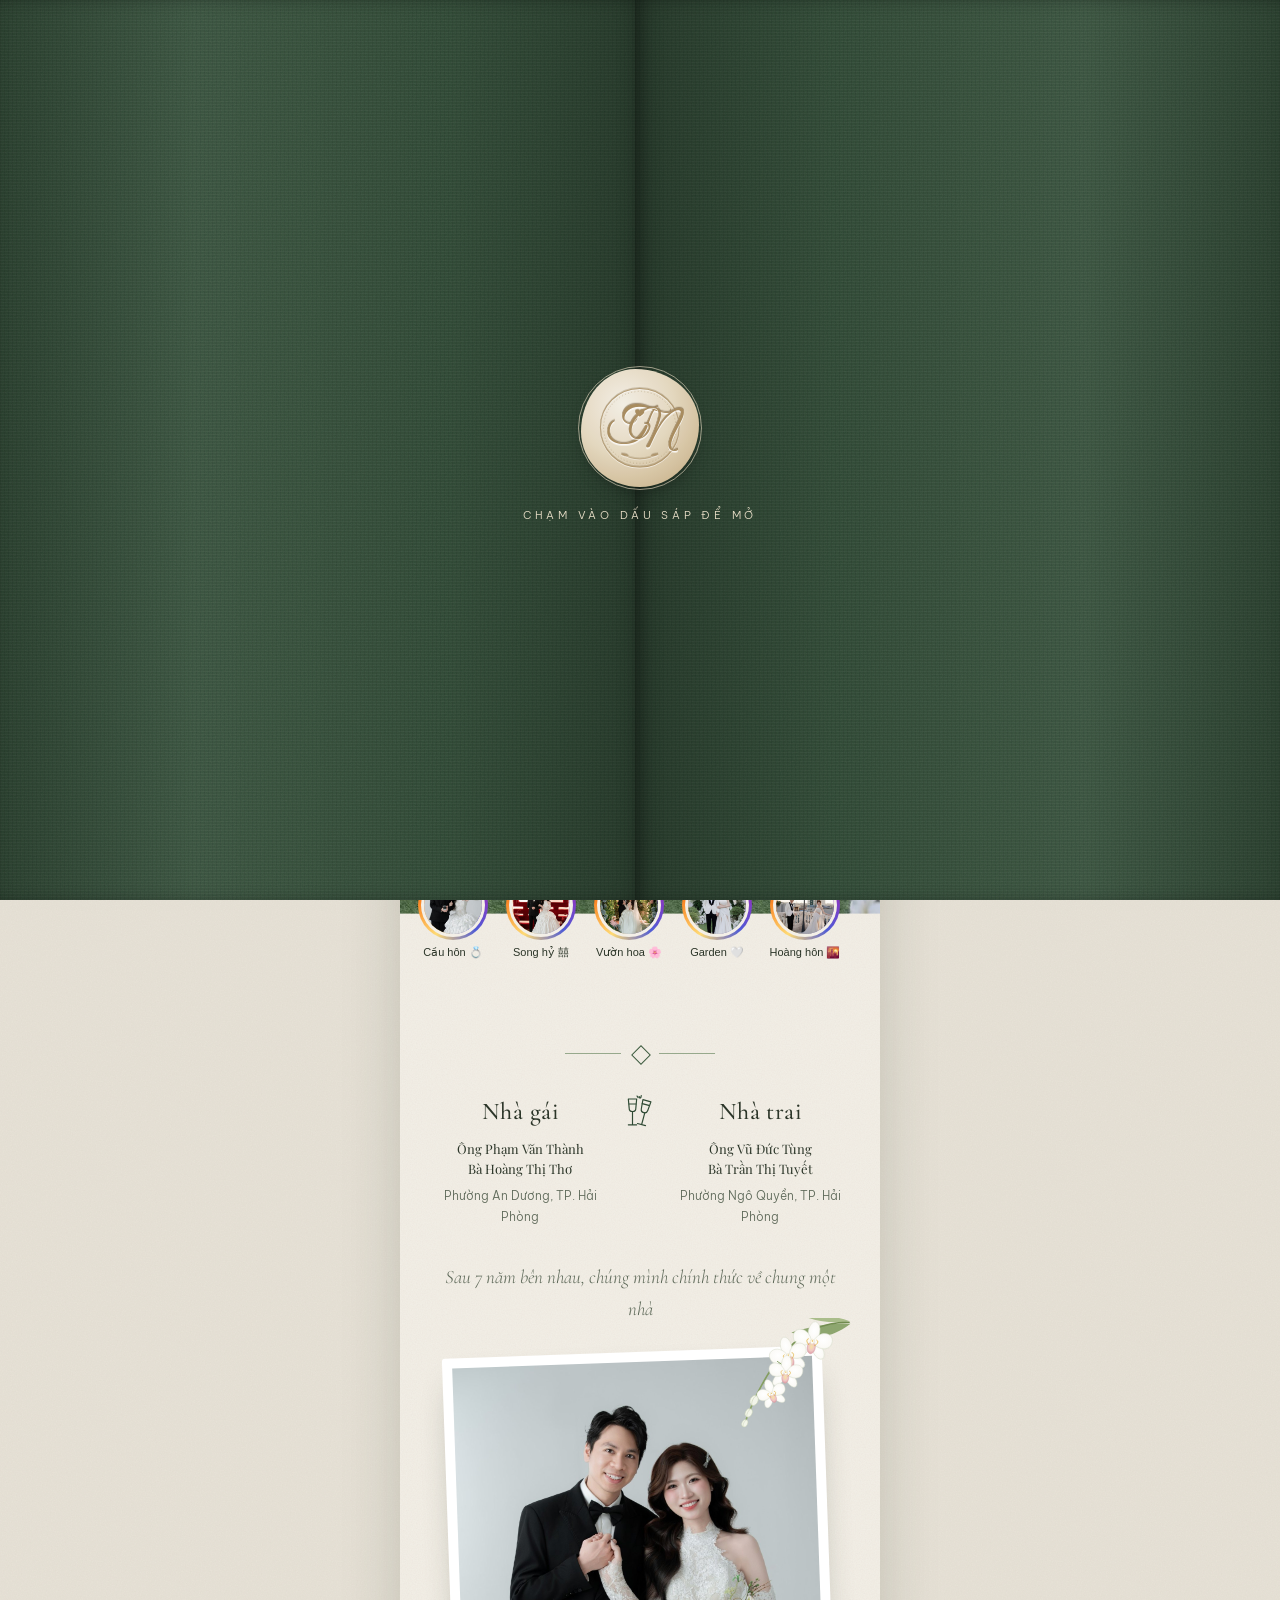
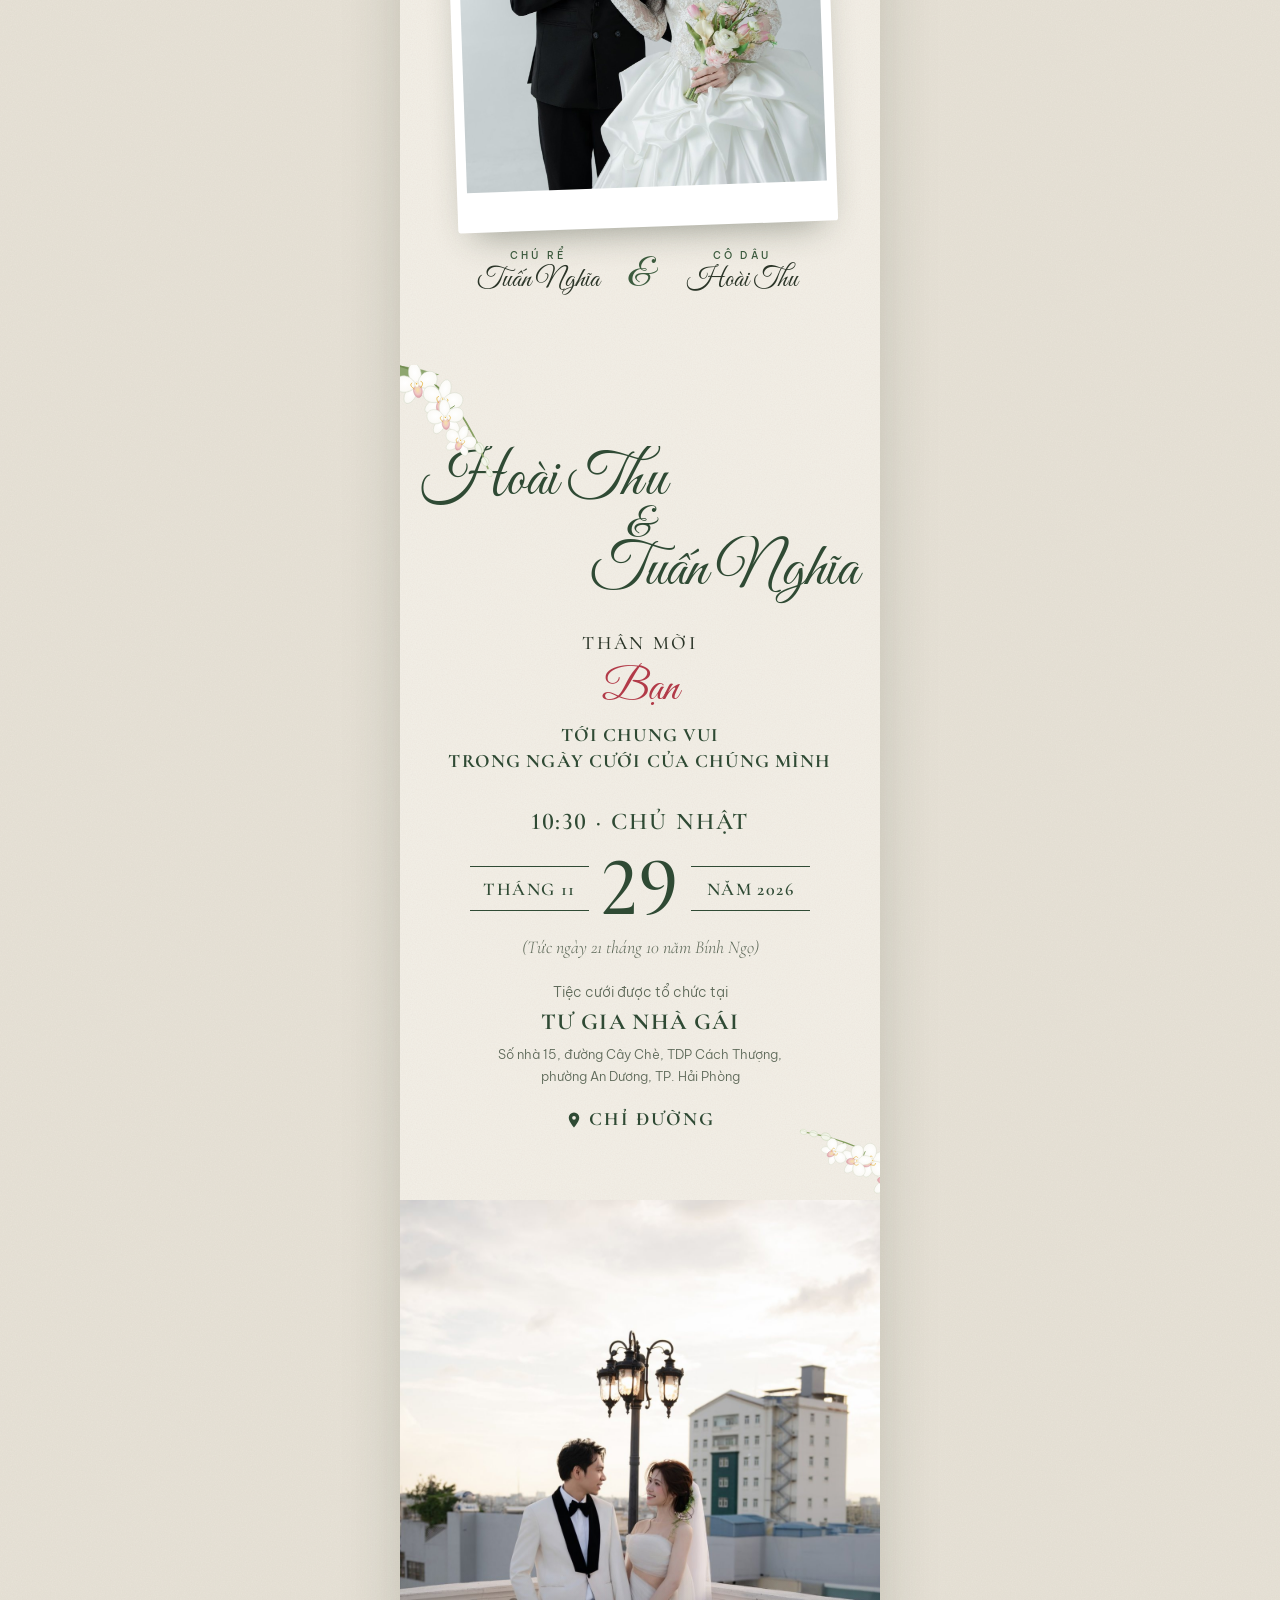
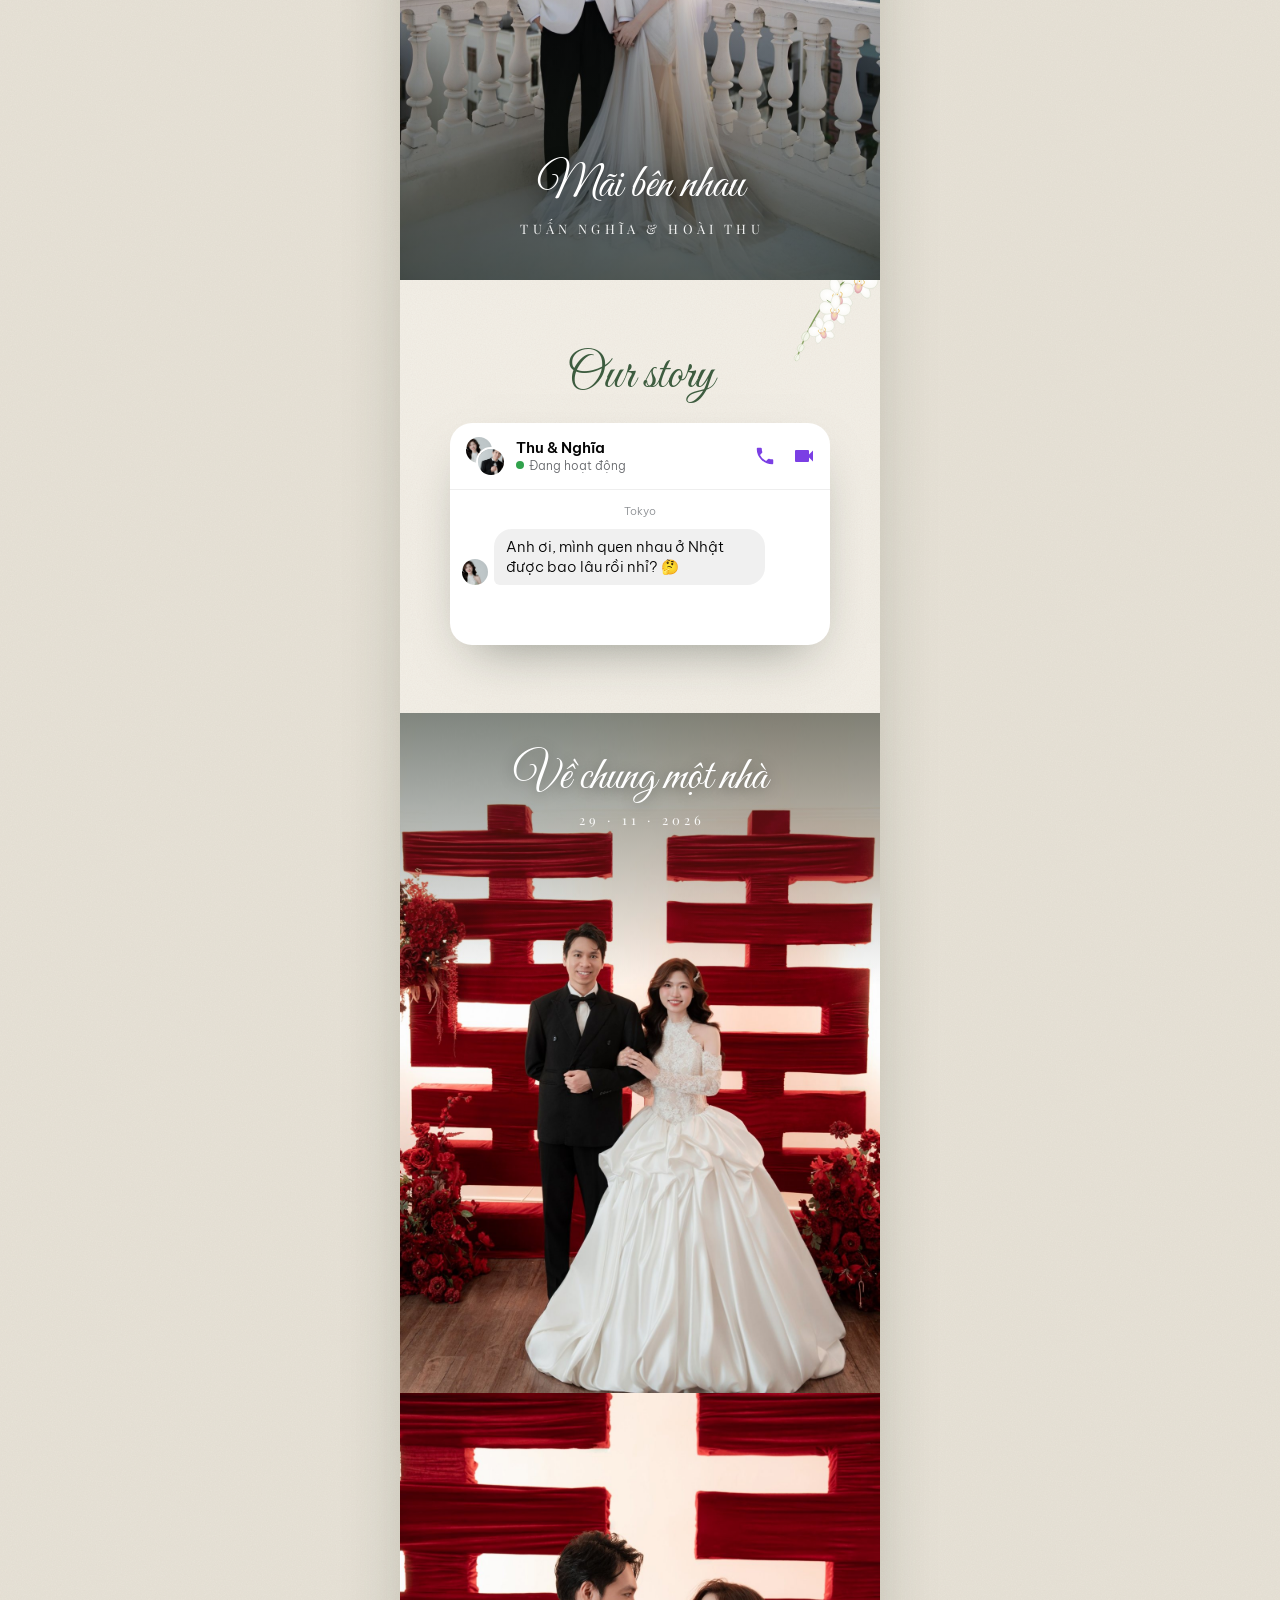
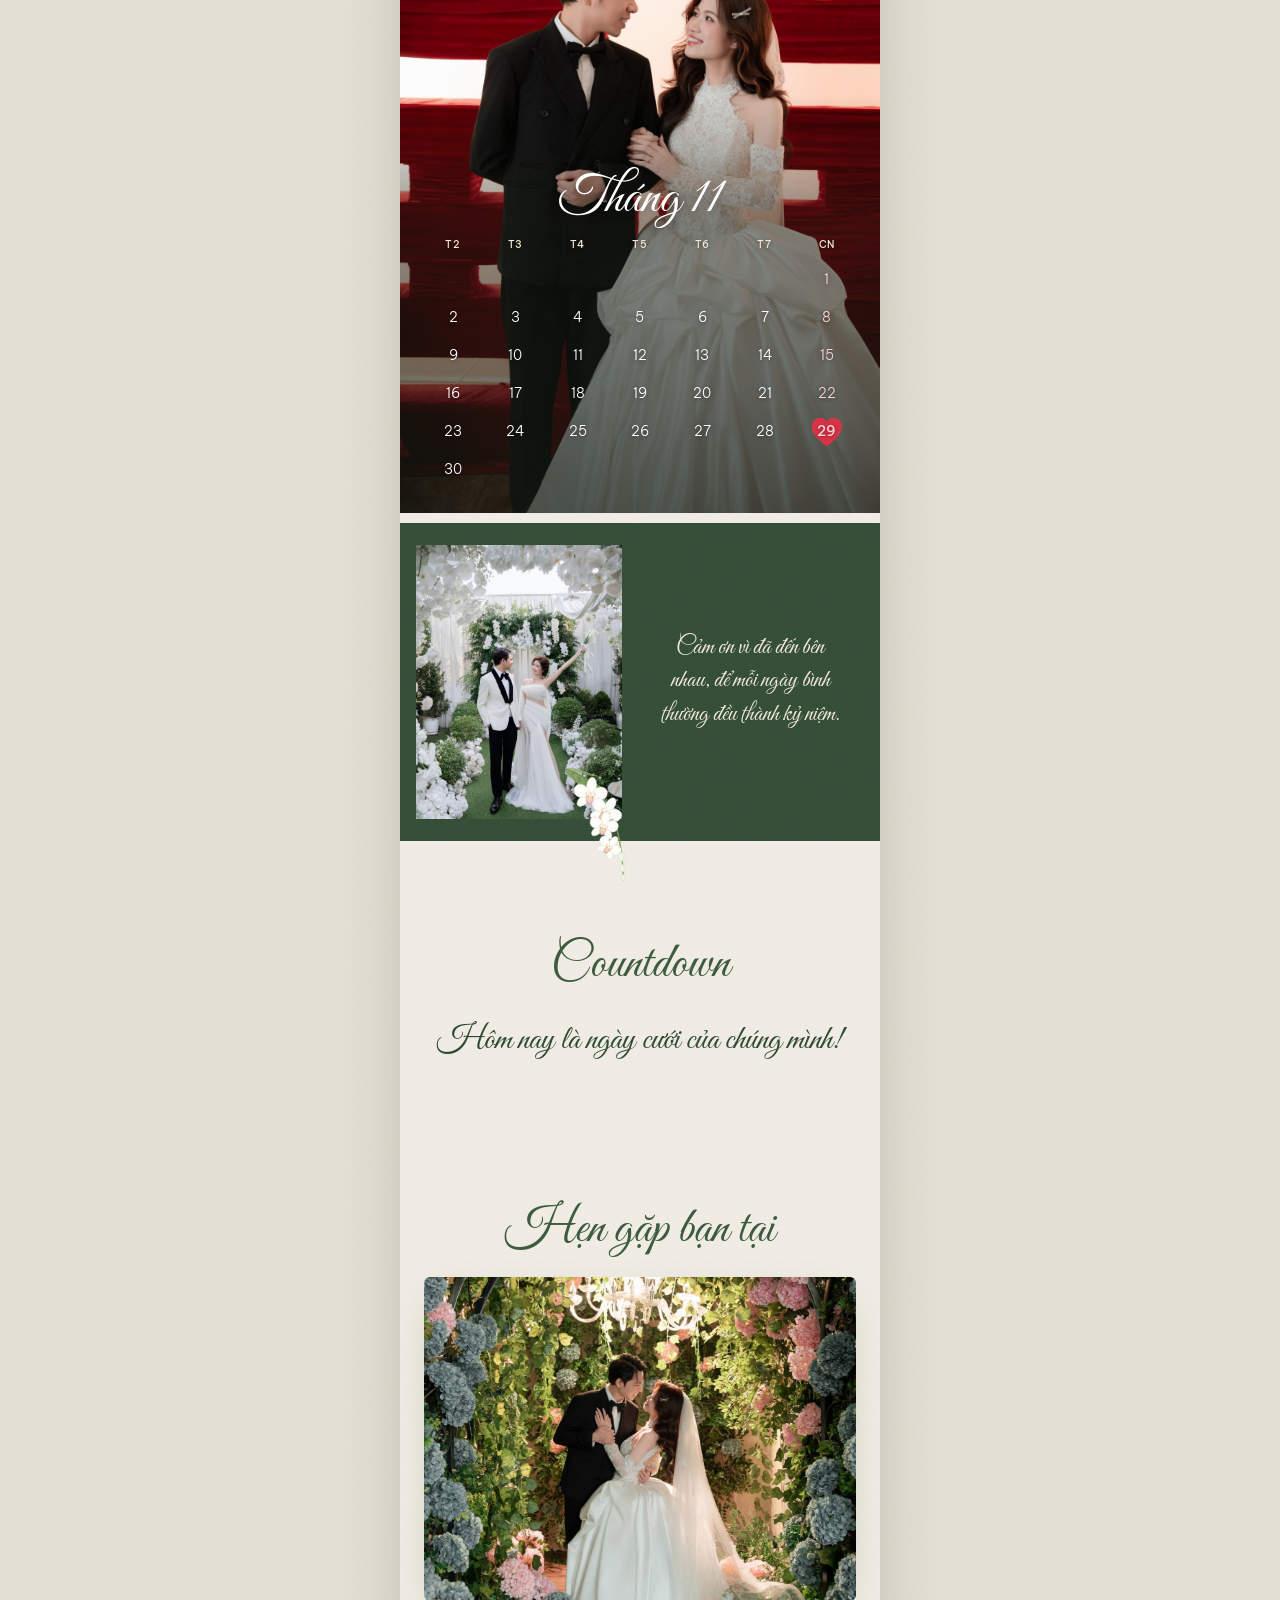
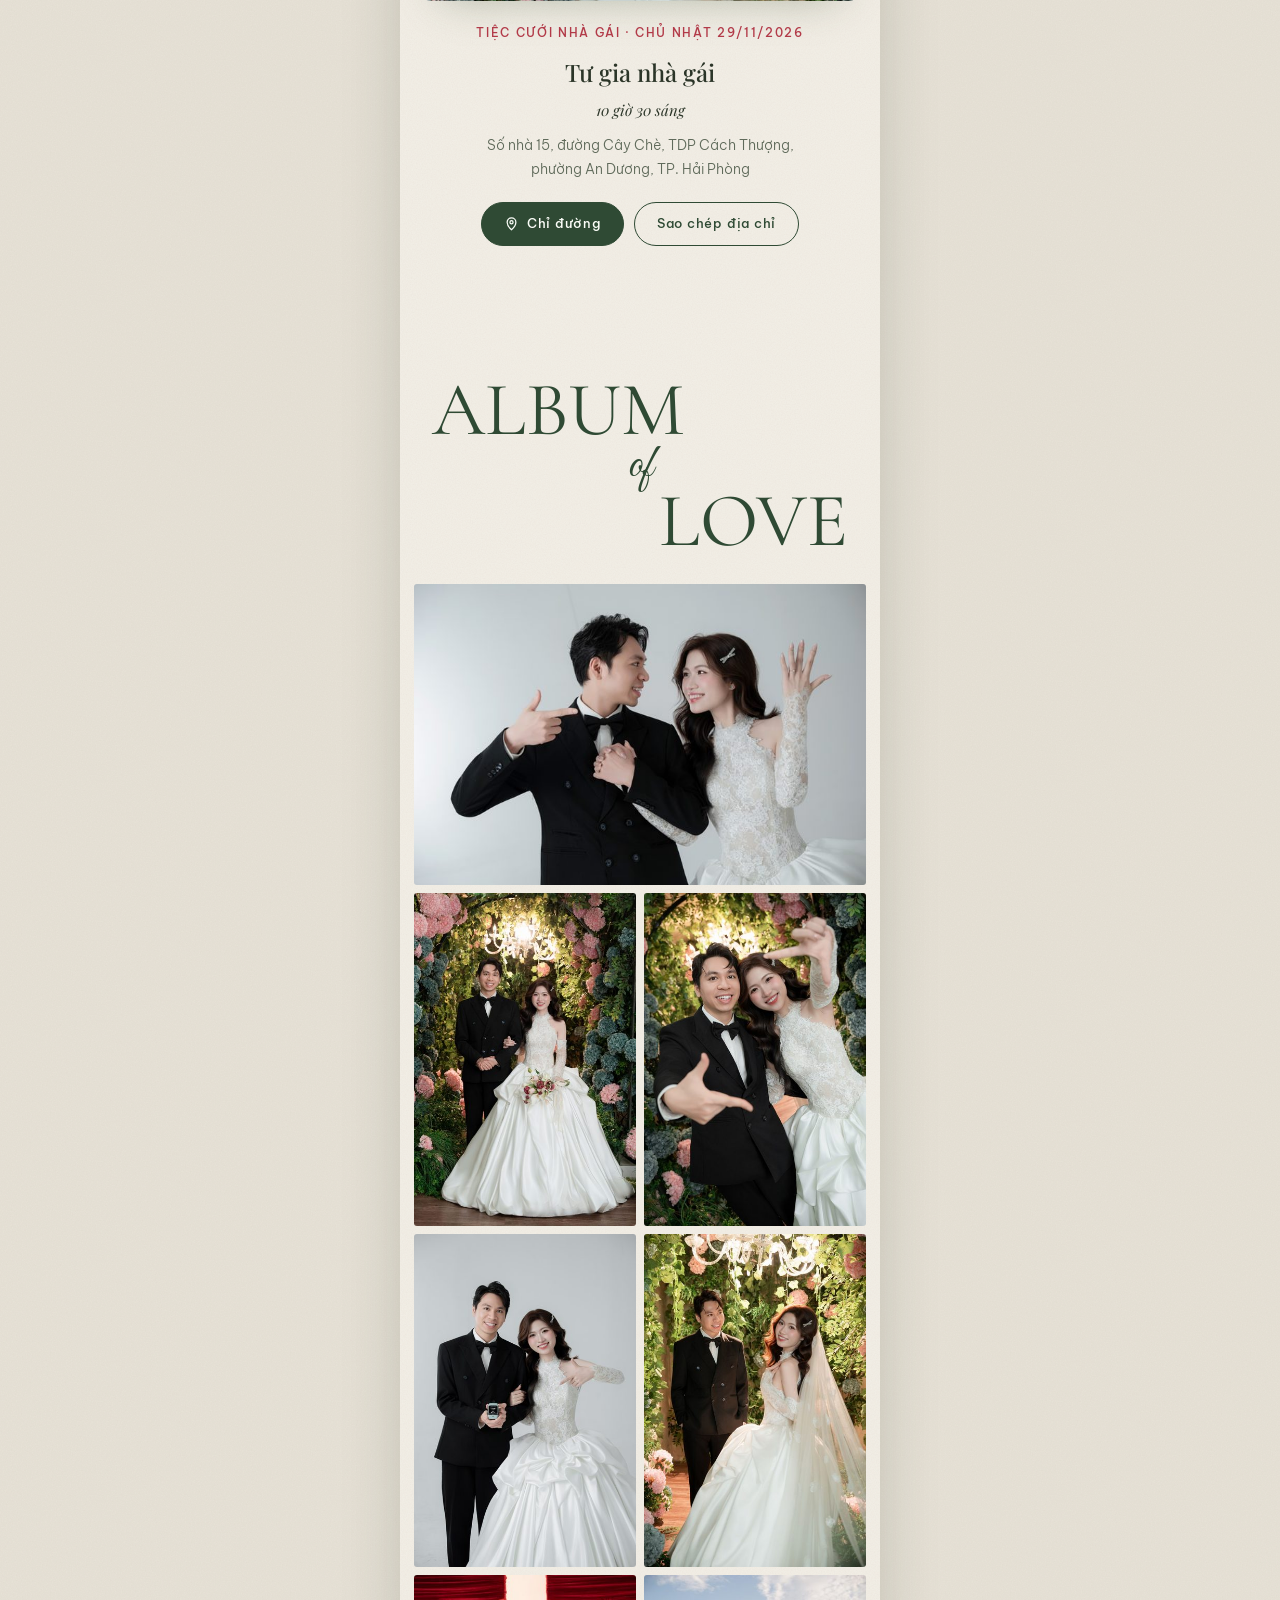
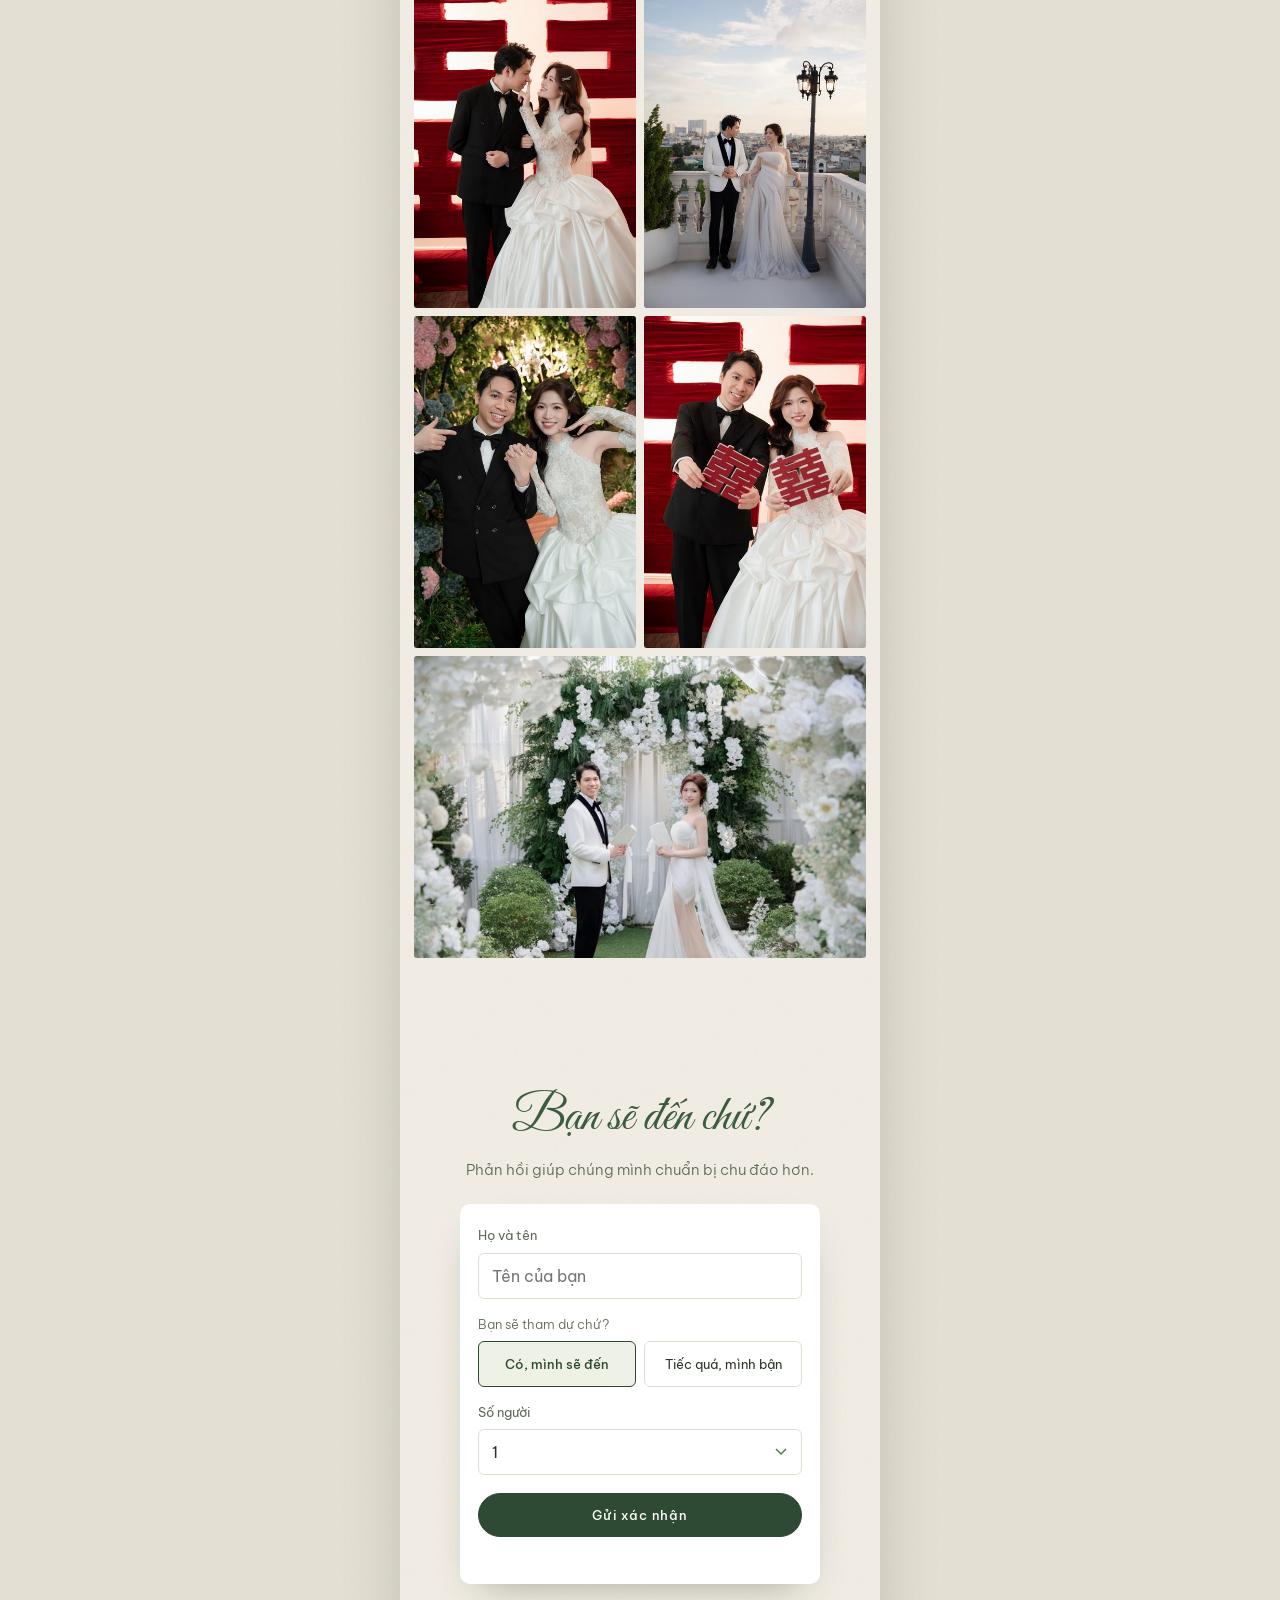
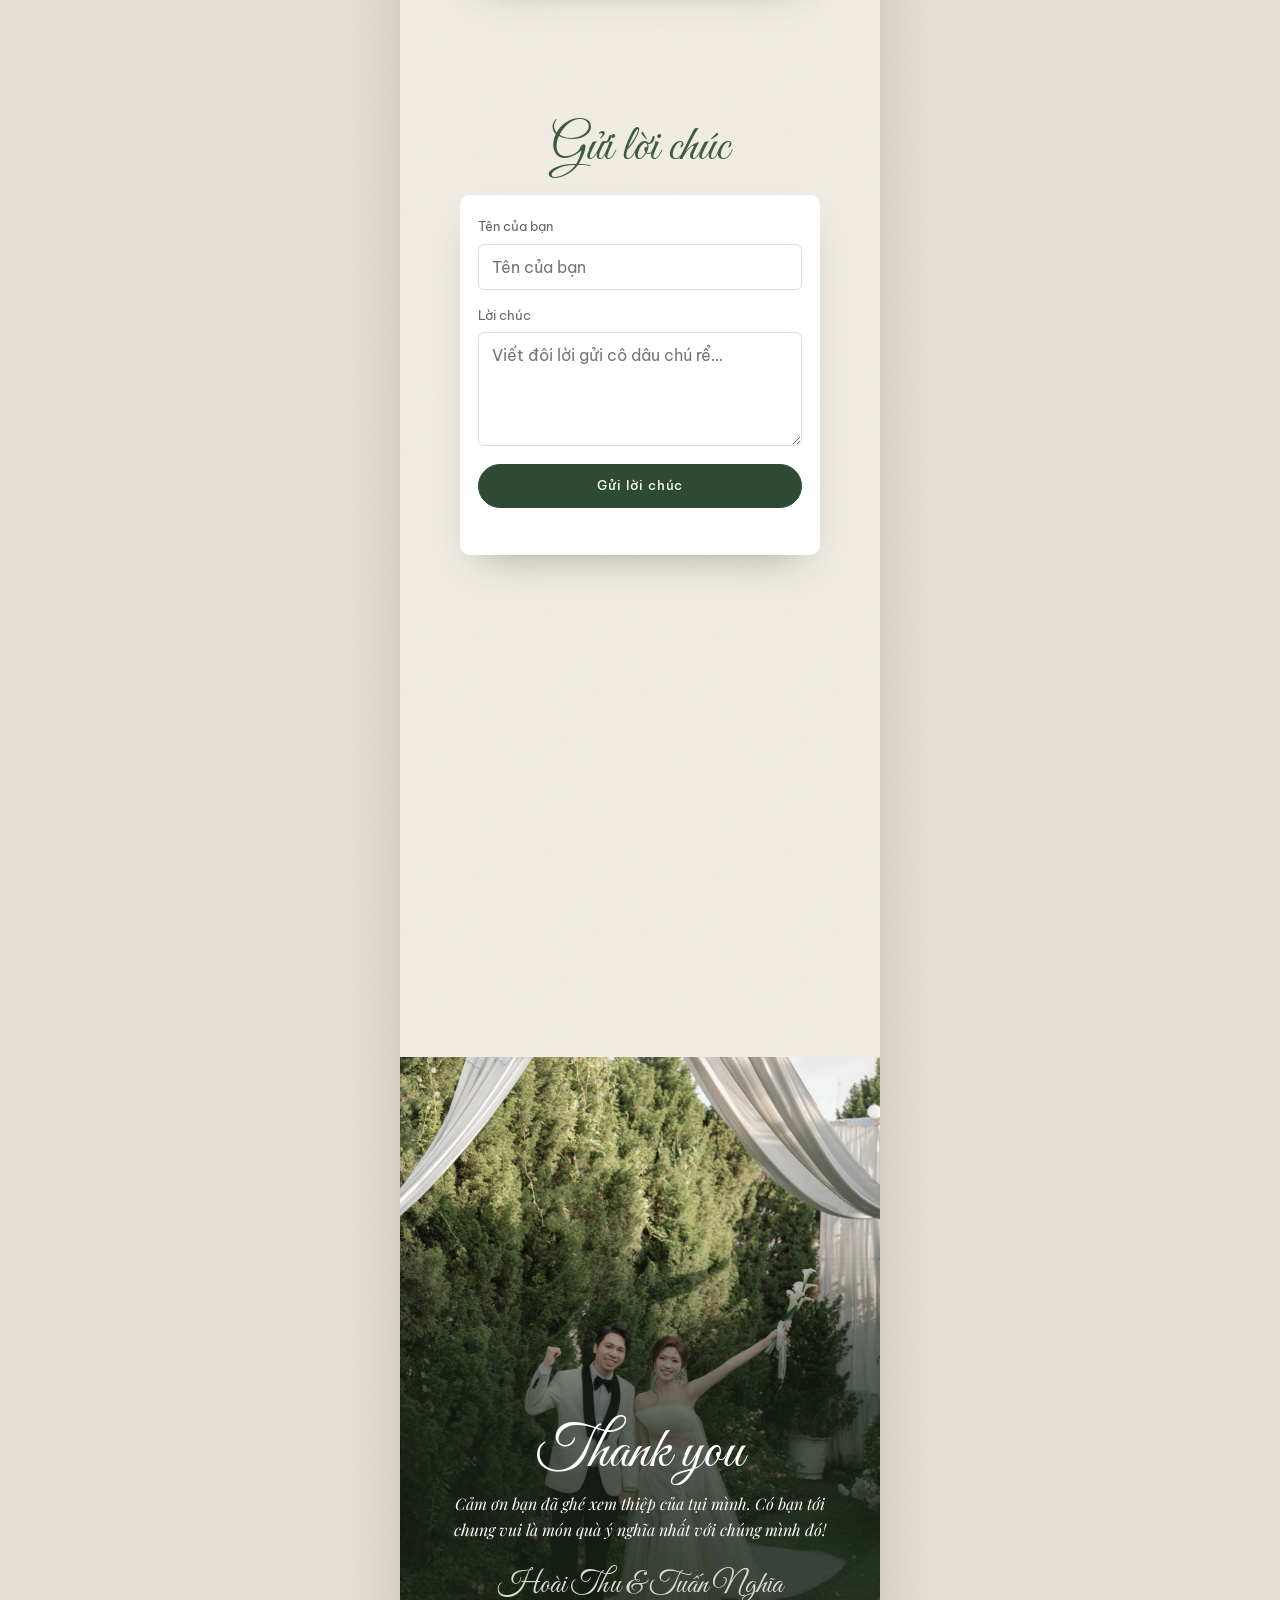
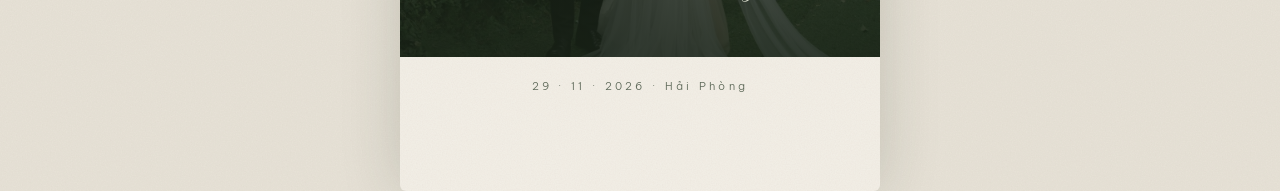
==== nha-gai/index.html @ b8c10539 "Chừa chỗ cho nét chữ viết tay (đầu N, đuôi g) không bị hiệu ứng ánh sáng cắt mất Co-Authored-By: Cla" ====
<!doctype html>
<html lang="vi" data-side="gai">
<head>
<meta charset="utf-8">
<base href="../">
<meta name="viewport" content="width=device-width,initial-scale=1,viewport-fit=cover">
<meta name="googlebot" content="noindex,nofollow">
<meta name="bingbot" content="noindex,nofollow">
<title>Thiệp cưới Tuấn Nghĩa &amp; Hoài Thu</title>
<meta name="description" content="Thân mời bạn tới chung vui đám cưới Hoài Thu &amp; Tuấn Nghĩa: 10 giờ 30 sáng Chủ Nhật 29/11/2026, tiệc cưới tại tư gia nhà gái, phường An Dương, TP. Hải Phòng.">
<!-- TỰ SINH từ index.html bằng tools/build_sides.py, đừng sửa trực tiếp. -->
<!-- Open Graph: đổi đường dẫn https://... cho đúng địa chỉ trang của bạn sau khi deploy (xem HUONG-DAN.md) -->
<meta property="og:type" content="website">
<meta property="og:url" content="https://thiepcuoi-thunghia.pages.dev/nha-gai/">
<meta property="og:site_name" content="Thiệp cưới Tuấn Nghĩa &amp; Hoài Thu">
<meta property="og:locale" content="vi_VN">
<meta property="og:image:alt" content="Ảnh cưới Tuấn Nghĩa và Hoài Thu">
<meta property="og:title" content="Thiệp cưới Hoài Thu &amp; Tuấn Nghĩa · 29.11.2026">
<meta property="og:description" content="Thân mời bạn tới chung vui đám cưới Hoài Thu &amp; Tuấn Nghĩa: 10 giờ 30 sáng Chủ Nhật 29/11/2026, tiệc cưới tại tư gia nhà gái, phường An Dương, TP. Hải Phòng.">
<meta property="og:image" content="https://thiepcuoi-thunghia.pages.dev/assets/og-sq-2611.jpg">
<meta property="og:image:secure_url" content="https://thiepcuoi-thunghia.pages.dev/assets/og-sq-2611.jpg">
<meta property="og:image:type" content="image/jpeg">
<meta property="og:image:width" content="600">
<meta property="og:image:height" content="600">
<meta name="twitter:card" content="summary">
<meta name="twitter:image" content="https://thiepcuoi-thunghia.pages.dev/assets/og-sq-2611.jpg">
<link rel="apple-touch-icon" href="https://thiepcuoi-thunghia.pages.dev/assets/icon-180.png">
<link rel="icon" type="image/png" sizes="180x180" href="https://thiepcuoi-thunghia.pages.dev/assets/icon-180.png">
<meta name="theme-color" content="#2f4a34">
<link rel="icon" href="data:image/svg+xml,<svg xmlns='http://www.w3.org/2000/svg' viewBox='0 0 100 100'><circle cx='50' cy='50' r='48' fill='%232f4a34'/><circle cx='50' cy='50' r='41' fill='none' stroke='%23e9dcc0' stroke-width='2'/><text x='50' y='64' font-size='38' text-anchor='middle' fill='%23f6efe0' font-family='Georgia,serif' font-style='italic'>T&amp;N</text></svg>">
<link rel="preconnect" href="https://fonts.googleapis.com">
<link rel="preconnect" href="https://fonts.gstatic.com" crossorigin>
<link rel="stylesheet" href="https://fonts.googleapis.com/css2?family=Great+Vibes&family=Cormorant+Garamond:ital,wght@0,300;0,400;0,500;0,600;1,400&family=Playfair+Display:ital,wght@0,400;0,500;0,600;1,400&family=Be+Vietnam+Pro:wght@300;400;500&display=swap">
<link rel="stylesheet" href="css/style.css?v=20261123c">
<link rel="stylesheet" href="css/paper.css?v=20261123c">
</head>
<body class="locked">

<!-- 1. Màn hình mở thiệp -->
<div class="opener" id="opener">
  <div class="doors" id="doors">
    <div class="door l"></div><div class="door r"></div>
    <button class="door-seal" id="doorSeal" type="button" aria-label="Mở thiệp"><svg class="mono" viewBox="0 0 100 100" aria-hidden="true"><circle cx="50" cy="50" r="43" fill="none" stroke="currentColor" stroke-width="1.1" opacity=".75"/><circle cx="50" cy="50" r="39.5" fill="none" stroke="currentColor" stroke-width=".5" stroke-dasharray="1 2.6" opacity=".6"/><path d="M30 78c6 4 13 6 20 6s14-2 20-6" fill="none" stroke="currentColor" stroke-width=".8" opacity=".7"/><path d="M38 80.5c-2.5-2.6-6-3-8.5-1.6 2.3 2.2 5.6 2.9 8.5 1.6zM62 80.5c2.5-2.6 6-3 8.5-1.6-2.3 2.2-5.6 2.9-8.5 1.6z" fill="currentColor" opacity=".7"/><text x="37" y="63" text-anchor="middle" font-family="Great Vibes,cursive" font-size="50" fill="currentColor">T</text><text x="64" y="69" text-anchor="middle" font-family="Great Vibes,cursive" font-size="50" fill="currentColor">N</text><path d="M50 31.5c-1.3-2.4-5-2-5 .9 0 2.3 5 5.3 5 5.3s5-3 5-5.3c0-2.9-3.7-3.3-5-.9z" fill="currentColor"/></svg></button>
    <p class="door-hint">Chạm vào dấu sáp để mở</p>
    <p class="door-guest" id="doorGuest" hidden></p>
  </div>
  <canvas class="op-fx" id="opFx" aria-hidden="true"></canvas>
  <div class="op-leaf tl" aria-hidden="true"></div><div class="op-leaf tr" aria-hidden="true"></div>
  <div class="op-leaf bl" aria-hidden="true"></div><div class="op-leaf br" aria-hidden="true"></div>
  <p class="opener-top">Save our date</p>
  <div class="env-wrap" id="envWrap">
  <div class="env" id="env">
    <div class="env-back"></div>
    <div class="env-letter">
      <span class="eyebrow">Save the date</span>
      <span class="script">Nghĩa <i>&amp;</i> Thu</span>
      <span class="small" data-dates>28 &amp; 29 · 11 · 2026</span>
    </div>
    <div class="env-front"></div>
    <div class="env-flap"></div>
    <button class="wax" id="openBtn" type="button" aria-label="Mở thiệp"><svg class="mono" viewBox="0 0 100 100" aria-hidden="true"><circle cx="50" cy="50" r="43" fill="none" stroke="currentColor" stroke-width="1.1" opacity=".75"/><circle cx="50" cy="50" r="39.5" fill="none" stroke="currentColor" stroke-width=".5" stroke-dasharray="1 2.6" opacity=".6"/><path d="M30 78c6 4 13 6 20 6s14-2 20-6" fill="none" stroke="currentColor" stroke-width=".8" opacity=".7"/><path d="M38 80.5c-2.5-2.6-6-3-8.5-1.6 2.3 2.2 5.6 2.9 8.5 1.6zM62 80.5c2.5-2.6 6-3 8.5-1.6-2.3 2.2-5.6 2.9-8.5 1.6z" fill="currentColor" opacity=".7"/><text x="37" y="63" text-anchor="middle" font-family="Great Vibes,cursive" font-size="50" fill="currentColor">T</text><text x="64" y="69" text-anchor="middle" font-family="Great Vibes,cursive" font-size="50" fill="currentColor">N</text><path d="M50 31.5c-1.3-2.4-5-2-5 .9 0 2.3 5 5.3 5 5.3s5-3 5-5.3c0-2.9-3.7-3.3-5-.9z" fill="currentColor"/></svg></button>
  </div>
  </div>
  <p class="opener-tap" id="tapHint">Chạm để mở thiệp</p>
  <p class="opener-guest" id="openerGuest" hidden></p>
</div>

<button class="music" id="musicBtn" type="button" aria-label="Bật nhạc" aria-pressed="false" hidden>
  <span class="disc" aria-hidden="true"></span>
  <svg viewBox="0 0 24 24" width="22" height="22" aria-hidden="true"><path d="M9 18V5l11-2v13" fill="none" stroke="currentColor" stroke-width="1.8" stroke-linecap="round" stroke-linejoin="round"/><circle cx="6" cy="18" r="3" fill="none" stroke="currentColor" stroke-width="1.8"/><circle cx="17" cy="16" r="3" fill="none" stroke="currentColor" stroke-width="1.8"/></svg>
</button>
<audio id="bgm" loop preload="none"></audio>

<main class="card" id="card">

  <!-- 2. Lời mời cá nhân hóa -->
  <header class="hero">
    <img src="assets/photos/62.jpg" alt="Tuấn Nghĩa và Hoài Thu" fetchpriority="high" style="object-position:50% 40%">
    <div class="hero-in">
      <p class="eyebrow light">Thân mời</p>
      <p class="hero-guest" id="heroGuest">bạn thân yêu</p>
      <h1><span>Tuấn Nghĩa</span><i>&amp;</i><span>Hoài Thu</span></h1>
      <p class="hero-date" data-dates>28 &amp; 29 · 11 · 2026</p>
    </div>
  </header>

  <!-- Tin kiểu Facebook / Instagram -->
  <section class="stories" aria-label="Khoảnh khắc">
    <div class="st-row" id="stRow"></div>
  </section>

  <!-- 3. Hai họ + lời mời -->
  <section class="families reveal">
    <div class="ornament" aria-hidden="true"></div>
    <div class="fam-grid">
      <div>
        <p class="eyebrow">Nhà trai</p>
        <p class="parent" data-bind="groom.father"></p>
        <p class="parent" data-bind="groom.mother"></p>
        <p class="addr" data-bind="groom.address"></p>
      </div>
      <div class="cheers" aria-hidden="true"><svg viewBox="0 0 48 48" width="40" height="40" fill="none" stroke="currentColor" stroke-width="1.4" stroke-linecap="round" stroke-linejoin="round"><path d="M10 6h10l-1 11a4 4 0 0 1-8 0z"/><path d="M15 21v15M10 37h10"/><path d="M27.5 6.8l9.6 2.6-3.8 10.4a4 4 0 0 1-7.7-2.1z"/><path d="M29.8 22.4l-3.9 14.5M21 35.4l9.6 2.6"/><path d="M11 12h8M26.6 11.5l8 2.1"/><path d="M23 3l1 2M25.5 2l-.5 2.4M20.5 2.5l1.3 1.8"/></svg></div>
      <div>
        <p class="eyebrow">Nhà gái</p>
        <p class="parent" data-bind="bride.father"></p>
        <p class="parent" data-bind="bride.mother"></p>
        <p class="addr" data-bind="bride.address"></p>
      </div>
    </div>
    <p class="announce">Sau 7 năm bên nhau, chúng mình chính thức về chung một nhà</p>
    <div class="couple">
      <img class="orchid o-tr" src="assets/orchid.svg" alt="" aria-hidden="true">
      <div class="arch wide"><img src="assets/photos/63.jpg" alt="Chú rể Tuấn Nghĩa và cô dâu Hoài Thu" loading="lazy"></div>
      <div class="couple-names">
        <p class="person"><span class="role">Chú rể</span><span class="script" data-bind="groom.display"></span></p>
        <div class="amp" aria-hidden="true">&amp;</div>
        <p class="person"><span class="role">Cô dâu</span><span class="script" data-bind="bride.display"></span></p>
      </div>
    </div>
  </section>

  <!-- 5. Lời mời + ngày giờ -->
  <section class="invite reveal" id="ngay-cuoi">
    <img class="orchid o-tl" src="assets/orchid.svg" alt="" aria-hidden="true">
    <img class="orchid o-br" src="assets/orchid.svg" alt="" aria-hidden="true">
    <div class="inv-names"><span class="n1">Tuấn Nghĩa</span><span class="amp">&amp;</span><span class="n2">Hoài Thu</span></div>
    <p class="inv-kinh">Thân mời</p>
    <p class="inv-guest" id="invGuest">Bạn</p>
    <p class="inv-to">Tới chung vui<br>trong ngày cưới của chúng mình</p>
    <div id="days"></div>
  </section>

  <!-- Ảnh bìa xen giữa -->
  <section class="banner" aria-hidden="true">
    <img src="assets/photos/78.jpg" alt="" loading="lazy" style="object-position:50% 55%">
    <div class="banner-in"><p class="banner-l">Mãi bên nhau</p><p class="banner-s">Tuấn Nghĩa &amp; Hoài Thu</p></div>
  </section>

  <!-- 4. Câu chuyện tình yêu -->
  <section class="story reveal">
    <img class="orchid o-tr" src="assets/orchid.svg" alt="" aria-hidden="true">
    <h2>Our story</h2>
    <div class="chat" id="chat">
      <div class="chat-top">
        <div class="chat-av"><img src="assets/photos/thumb/81.jpg" alt=""><img src="assets/photos/thumb/80.jpg" alt=""></div>
        <div class="chat-who"><b>Thu &amp; Nghĩa</b><span><i></i>Đang hoạt động</span></div>
        <svg viewBox="0 0 24 24" width="22" height="22" fill="currentColor" aria-hidden="true"><path d="M6.6 10.8a15 15 0 0 0 6.6 6.6l2.2-2.2a1 1 0 0 1 1-.25 11.4 11.4 0 0 0 3.6.57 1 1 0 0 1 1 1V20a1 1 0 0 1-1 1A17 17 0 0 1 3 4a1 1 0 0 1 1-1h3.5a1 1 0 0 1 1 1c0 1.25.2 2.45.57 3.57a1 1 0 0 1-.25 1z"/></svg>
        <svg viewBox="0 0 24 24" width="24" height="24" fill="currentColor" aria-hidden="true"><path d="M17 10.5V7a1 1 0 0 0-1-1H4a1 1 0 0 0-1 1v10a1 1 0 0 0 1 1h12a1 1 0 0 0 1-1v-3.5l4 4v-11z"/></svg>
      </div>
      <div class="chat-day">Tokyo</div>
      <div class="chat-body" id="chatBody" aria-live="polite"></div>
    </div>
  </section>

  <!-- Ảnh bìa xen giữa -->
  <section class="banner top" aria-hidden="true" data-fx="fireworks">
    <img src="assets/photos/67.jpg" alt="" loading="lazy" style="object-position:50% 45%">
    <div class="banner-in"><p class="banner-l">Về chung một nhà</p><p class="banner-s" data-dates>28 &amp; 29 · 11 · 2026</p></div>
  </section>

  <!-- Lịch tháng trên ảnh -->
  <section class="calph reveal" aria-label="Lịch tháng cưới">
    <img src="assets/photos/68.jpg" alt="" loading="lazy">
    <div class="cal">
      <div class="cal-h" id="calHead"></div>
      <div class="cal-grid" id="cal" role="grid"></div>
    </div>
  </section>

  <!-- 6. Lịch trình -->
  <section class="timeline reveal">
    <h2>Timeline</h2>
    <ol class="tl" id="timeline"></ol>
  </section>

  <!-- Khối xanh: ảnh + câu trích -->
  <section class="quote reveal" aria-hidden="true">
    <div class="q-ph"><img src="assets/photos/74.jpg" alt="" loading="lazy"></div>
    <p class="q-tx">Cảm ơn vì đã đến bên nhau, để mỗi ngày bình thường đều thành kỷ niệm.</p>
    <img class="orchid o-q" src="assets/orchid.svg" alt="">
  </section>

  <!-- 7. Đếm ngược -->
  <section class="countdown reveal">
    <h2>Countdown</h2>
    <div class="count" id="count">
      <div><b id="cd-d">--</b><span>Ngày</span></div>
      <div><b id="cd-h">--</b><span>Giờ</span></div>
      <div><b id="cd-m">--</b><span>Phút</span></div>
      <div><b id="cd-s">--</b><span>Giây</span></div>
    </div>
    <p class="cd-done" id="cdDone" hidden>Hôm nay là ngày cưới của chúng mình!</p>
  </section>

  <!-- 8. Địa điểm -->
  <section class="venue reveal" id="dia-diem">
    <h2>Hẹn gặp bạn tại</h2>
    <div id="venues"></div>
  </section>

  <!-- 9. Album -->
  <section class="album reveal" id="album">
    <h2 class="album-h"><span>Album</span><em>of</em><span>Love</span></h2>
    <div class="grid">
      <button type="button" class="ph wide" data-full="assets/photos/65.jpg"><img src="assets/photos/thumb/65.jpg" alt="Ảnh cưới" loading="lazy"></button>
      <button type="button" class="ph" data-full="assets/photos/61.jpg"><img src="assets/photos/thumb/61.jpg" alt="Ảnh cưới" loading="lazy"></button>
      <button type="button" class="ph" data-full="assets/photos/64.jpg"><img src="assets/photos/thumb/64.jpg" alt="Ảnh cưới" loading="lazy"></button>
      <button type="button" class="ph" data-full="assets/photos/69.jpg"><img src="assets/photos/thumb/69.jpg" alt="Ảnh cưới" loading="lazy"></button>
      <button type="button" class="ph" data-full="assets/photos/70.jpg"><img src="assets/photos/thumb/70.jpg" alt="Ảnh cưới" loading="lazy"></button>
      <button type="button" class="ph" data-full="assets/photos/71.jpg"><img src="assets/photos/thumb/71.jpg" alt="Ảnh cưới" loading="lazy"></button>
      <button type="button" class="ph" data-full="assets/photos/72.jpg"><img src="assets/photos/thumb/72.jpg" alt="Ảnh cưới" loading="lazy"></button>
      <button type="button" class="ph" data-full="assets/photos/79.jpg"><img src="assets/photos/thumb/79.jpg" alt="Ảnh cưới" loading="lazy"></button>
      <button type="button" class="ph" data-full="assets/photos/66.jpg"><img src="assets/photos/thumb/66.jpg" alt="Ảnh cưới" loading="lazy"></button>
      <button type="button" class="ph wide" data-full="assets/photos/75.jpg"><img src="assets/photos/thumb/75.jpg" alt="Ảnh cưới" loading="lazy"></button>
    </div>
  </section>

  <!-- 10. Xác nhận tham dự -->
  <section class="rsvp reveal" id="xac-nhan">
    <h2>Bạn sẽ đến chứ?</h2>
    <p class="sub">Phản hồi giúp chúng mình chuẩn bị chu đáo hơn.</p>
    <form id="rsvpForm" class="form" novalidate>
      <label>Họ và tên<input name="name" id="rsvpName" required maxlength="80" autocomplete="name" placeholder="Tên của bạn"></label>
      <fieldset class="seg">
        <legend>Bạn sẽ tham dự chứ?</legend>
        <label><input type="radio" name="attend" value="Có" checked><span>Có, mình sẽ đến</span></label>
        <label><input type="radio" name="attend" value="Không"><span>Tiếc quá, mình bận</span></label>
      </fieldset>
      <div class="row2">
        <label>Số người
          <select name="guests" id="rsvpGuests"></select>
        </label>
        <label>Bạn là khách
          <select name="side"><option>Nhà trai</option><option>Nhà gái</option></select>
        </label>
      </div>
      <button class="btn solid" type="submit">Gửi xác nhận</button>
      <p class="msg" role="status" aria-live="polite"></p>
    </form>
  </section>

  <!-- 11. Lời chúc -->
  <section class="wishes reveal" id="loi-chuc">
    <h2>Gửi lời chúc</h2>
    <form id="wishForm" class="form" novalidate>
      <label>Tên của bạn<input name="name" id="wishName" required maxlength="80" autocomplete="name" placeholder="Tên của bạn"></label>
      <label>Lời chúc<textarea name="message" required maxlength="500" rows="4" placeholder="Viết đôi lời gửi cô dâu chú rể…"></textarea></label>
      <button class="btn solid" type="submit">Gửi lời chúc</button>
      <p class="msg" role="status" aria-live="polite"></p>
    </form>
    <ul class="wish-list" id="wishList" hidden></ul>
  </section>

  <!-- 12. Mừng cưới -->
  <section class="gift reveal">
    <div class="gift-icon" aria-hidden="true">
      <svg viewBox="0 0 120 110" width="120" height="110"><defs><linearGradient id="gb" x1="0" y1="0" x2="0" y2="1"><stop offset="0" stop-color="#ffd3dc"/><stop offset="1" stop-color="#f4a9b8"/></linearGradient><linearGradient id="gl" x1="0" y1="0" x2="0" y2="1"><stop offset="0" stop-color="#ffe2e8"/><stop offset="1" stop-color="#f7bccb"/></linearGradient><radialGradient id="ht" cx="40%" cy="35%" r="70%"><stop offset="0" stop-color="#ff8fa6"/><stop offset="1" stop-color="#e0485f"/></radialGradient></defs>
      <path d="M34 36c-4-12 6-22 14-14 4 4 4 10 4 14M78 36c4-12-6-22-14-14-4 4-4 10-4 14" fill="none" stroke="#e8899d" stroke-width="4" stroke-linecap="round"/>
      <path d="M48 40c-6-14 8-22 14-10M70 40c6-14-8-20-12-8" fill="url(#ht)"/>
      <path d="M58 46c-10-8-20-2-16 8 3 7 16 13 16 13s13-6 16-13c4-10-6-16-16-8z" fill="url(#ht)"/>
      <path d="M44 34c-6-9 4-17 10-9 3 4 2 9 2 9" fill="url(#ht)" opacity=".9"/>
      <rect x="24" y="58" width="72" height="44" rx="6" fill="url(#gb)"/><rect x="20" y="50" width="80" height="14" rx="5" fill="url(#gl)" transform="rotate(-4 60 57)"/>
      <rect x="54" y="58" width="12" height="44" fill="#fbe4ea"/><rect x="24" y="58" width="72" height="44" rx="6" fill="none" stroke="#ef9fb1"/></svg>
    </div>
    <h2>Gửi mừng cưới</h2>
    <p class="sub">Nếu không thể đến chung vui, bạn có thể gửi lời chúc phúc qua đây.</p>
    <button class="btn solid" type="button" id="giftBtn">Mở hộp mừng cưới</button>
  </section>

  <!-- 13. Lời cảm ơn -->
  <section class="thanks">
    <img src="assets/photos/76.jpg" alt="" loading="lazy" style="object-position:50% 25%">
    <div class="thanks-in">
      <h2>Thank you</h2>
      <p>Cảm ơn bạn đã ghé xem thiệp của tụi mình. Có bạn tới chung vui là món quà ý nghĩa nhất với chúng mình đó!</p>
      <p class="sig">Tuấn Nghĩa &amp; Hoài Thu</p>
    </div>
  </section>
  <footer data-dates>28 &amp; 29 · 11 · 2026 · Hải Phòng</footer>
</main>


<div class="progress" id="progress" aria-hidden="true"></div>

<!-- Thanh nút kiểu TikTok -->
<div class="rail" id="rail" hidden>
  <button type="button" class="rail-b" id="railHeart" aria-label="Thả tim"><svg viewBox="0 0 24 24" width="30" height="30" aria-hidden="true"><path d="M12 21s-7.5-4.6-9.6-9.2C.9 8.4 3 4.5 6.7 4.5c2.1 0 3.6 1.2 4.3 2.4h2c.7-1.2 2.2-2.4 4.3-2.4 3.7 0 5.8 3.9 4.3 7.3C19.5 16.4 12 21 12 21z" fill="currentColor"/></svg><span id="heartN">0</span></button>
  <button type="button" class="rail-b" id="railChat" aria-label="Lời chúc"><svg viewBox="0 0 24 24" width="28" height="28" aria-hidden="true"><path d="M12 3C6.5 3 2 6.9 2 11.7c0 2.6 1.3 4.9 3.4 6.5L5 22l4.1-2.1c.9.2 1.9.3 2.9.3 5.5 0 10-3.9 10-8.7S17.5 3 12 3z" fill="currentColor"/></svg><span id="chatN">0</span></button>
  <button type="button" class="rail-b" id="railShare" aria-label="Chia sẻ thiệp"><svg viewBox="0 0 24 24" width="28" height="28" aria-hidden="true"><path d="M14 4l8 7.5-8 7.5v-4.5C8 14.5 4.5 16.5 2 21c.8-6 4-11.5 12-12.5z" fill="currentColor"/></svg><span>Chia sẻ</span></button>
</div>
<!-- Đặt biệt danh kiểu Facebook -->
<div class="modal" id="nickModal" hidden role="dialog" aria-modal="true" aria-labelledby="nickTitle">
  <form class="sheet nick-sheet" id="nickForm" novalidate>
    <button class="sheet-x" type="button" aria-label="Đóng">×</button>
    <div class="nick-big" id="nickBig">?</div>
    <h3 id="nickTitle">Đặt biệt danh</h3>
    <p class="nick-sub">Biệt danh sẽ hiện cùng lời chúc của bạn để cô dâu chú rể biết ai gửi nhé.</p>
    <input id="nickIn" maxlength="40" placeholder="Ví dụ: Minh Béo, Lan lớp 12A…" autocomplete="nickname" enterkeyhint="done">
    <p class="msg" id="nickMsg" role="status"></p>
    <button class="btn solid" type="submit">Lưu biệt danh</button>
  </form>
</div>
<div class="toast" id="toast" role="status" aria-live="polite" hidden></div>

<!-- Xem tin (story) -->
<div class="sv" id="sv" hidden role="dialog" aria-modal="true" aria-label="Xem khoảnh khắc">
  <div class="sv-bars" id="svBars"></div>
  <div class="sv-head"><img id="svAv" alt=""><b id="svName"></b><span id="svTime">vừa xong</span><button type="button" class="sv-x" aria-label="Đóng">×</button></div>
  <img class="sv-img" id="svImg" alt="Ảnh cưới">
  <p class="sv-cap" id="svCap"></p>
  <div class="sv-tap prev" aria-hidden="true"></div><div class="sv-tap next" aria-hidden="true"></div>
</div>

<!-- Lời chúc bay lên + thanh gửi lời chúc -->
<div class="live" id="live" hidden>
  <ul class="bubbles" id="bubbles" aria-live="off"></ul>
  <div class="live-row">
    <form class="livebar" id="liveBar" novalidate>
      <button type="button" class="nick-av" id="nickAv" aria-label="Đặt biệt danh"><svg viewBox="0 0 24 24" width="18" height="18" fill="currentColor" aria-hidden="true"><circle cx="12" cy="8" r="4"/><path d="M4 21c0-4.4 3.6-7 8-7s8 2.6 8 7z"/></svg></button>
      <input id="liveMsg" maxlength="300" placeholder="Gửi lời chúc…" aria-label="Viết lời chúc" autocomplete="off">
      <button type="submit" aria-label="Gửi lời chúc"><svg viewBox="0 0 24 24" width="20" height="20" fill="none" stroke="currentColor" stroke-width="1.8" stroke-linejoin="round"><path d="M4 12l16-8-6 16-3-6z"/><path d="M11 14l9-10"/></svg></button>
    </form>
    <button class="live-btn" id="liveX" type="button" aria-label="Ẩn lời chúc" aria-pressed="false"><svg viewBox="0 0 24 24" width="20" height="20" fill="none" stroke="currentColor" stroke-width="1.8" stroke-linecap="round"><path d="M21 12a8 8 0 0 1-11.6 7.1L4 20l1-4.6A8 8 0 1 1 21 12z"/></svg></button>
    <button class="live-btn gold" id="liveGift" type="button" aria-label="Mừng cưới"><svg viewBox="0 0 24 24" width="20" height="20" fill="none" stroke="currentColor" stroke-width="1.7" stroke-linejoin="round"><rect x="4" y="10" width="16" height="10" rx="1"/><rect x="3" y="7" width="18" height="3.5" rx="1"/><path d="M12 7v13M12 7c-1.5-3-5.5-3.5-5.5-1 0 1.5 3 1 5.5 1zm0 0c1.5-3 5.5-3.5 5.5-1 0 1.5-3 1-5.5 1z"/></svg></button>
  </div>
</div>

<!-- Xem ảnh lớn -->
<div class="lightbox" id="lightbox" hidden role="dialog" aria-modal="true" aria-label="Xem ảnh">
  <button class="lb-x" type="button" aria-label="Đóng">×</button>
  <button class="lb-nav prev" type="button" aria-label="Ảnh trước">‹</button>
  <img id="lbImg" alt="Ảnh cưới">
  <button class="lb-nav next" type="button" aria-label="Ảnh sau">›</button>
</div>

<!-- Popup mừng cưới -->
<div class="modal" id="giftModal" hidden role="dialog" aria-modal="true" aria-labelledby="giftTitle">
  <div class="sheet">
    <button class="sheet-x" type="button" aria-label="Đóng">×</button>
    <h3 id="giftTitle">Hộp mừng cưới</h3>
    <div class="tabs" role="tablist" id="giftTabs"></div>
    <div id="giftPanels"></div>
    <button class="btn sheet-close" type="button">Đóng</button>
  </div>
</div>

<script src="js/config.js?v=20261123c"></script>
<script src="js/lunar.js?v=20261123c"></script>
<script src="js/main.js?v=20261123c"></script>
</body>
</html>
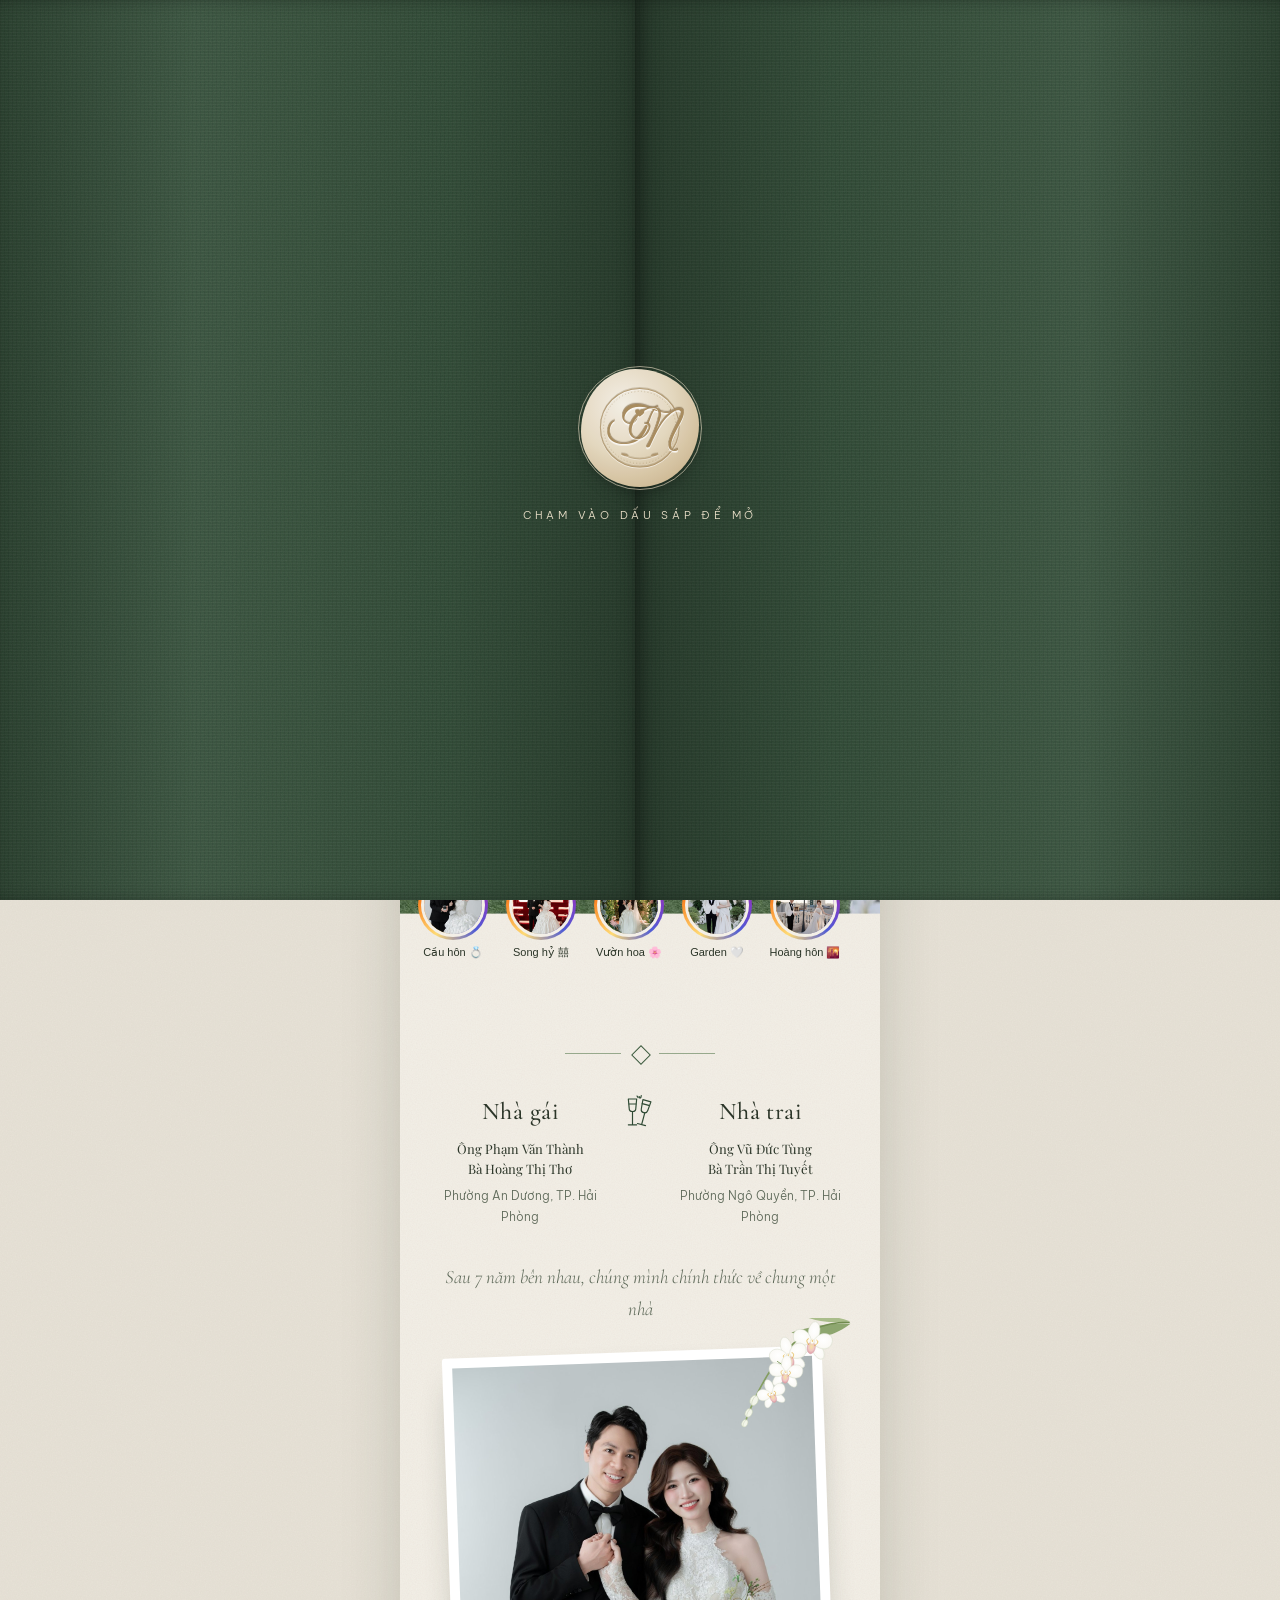
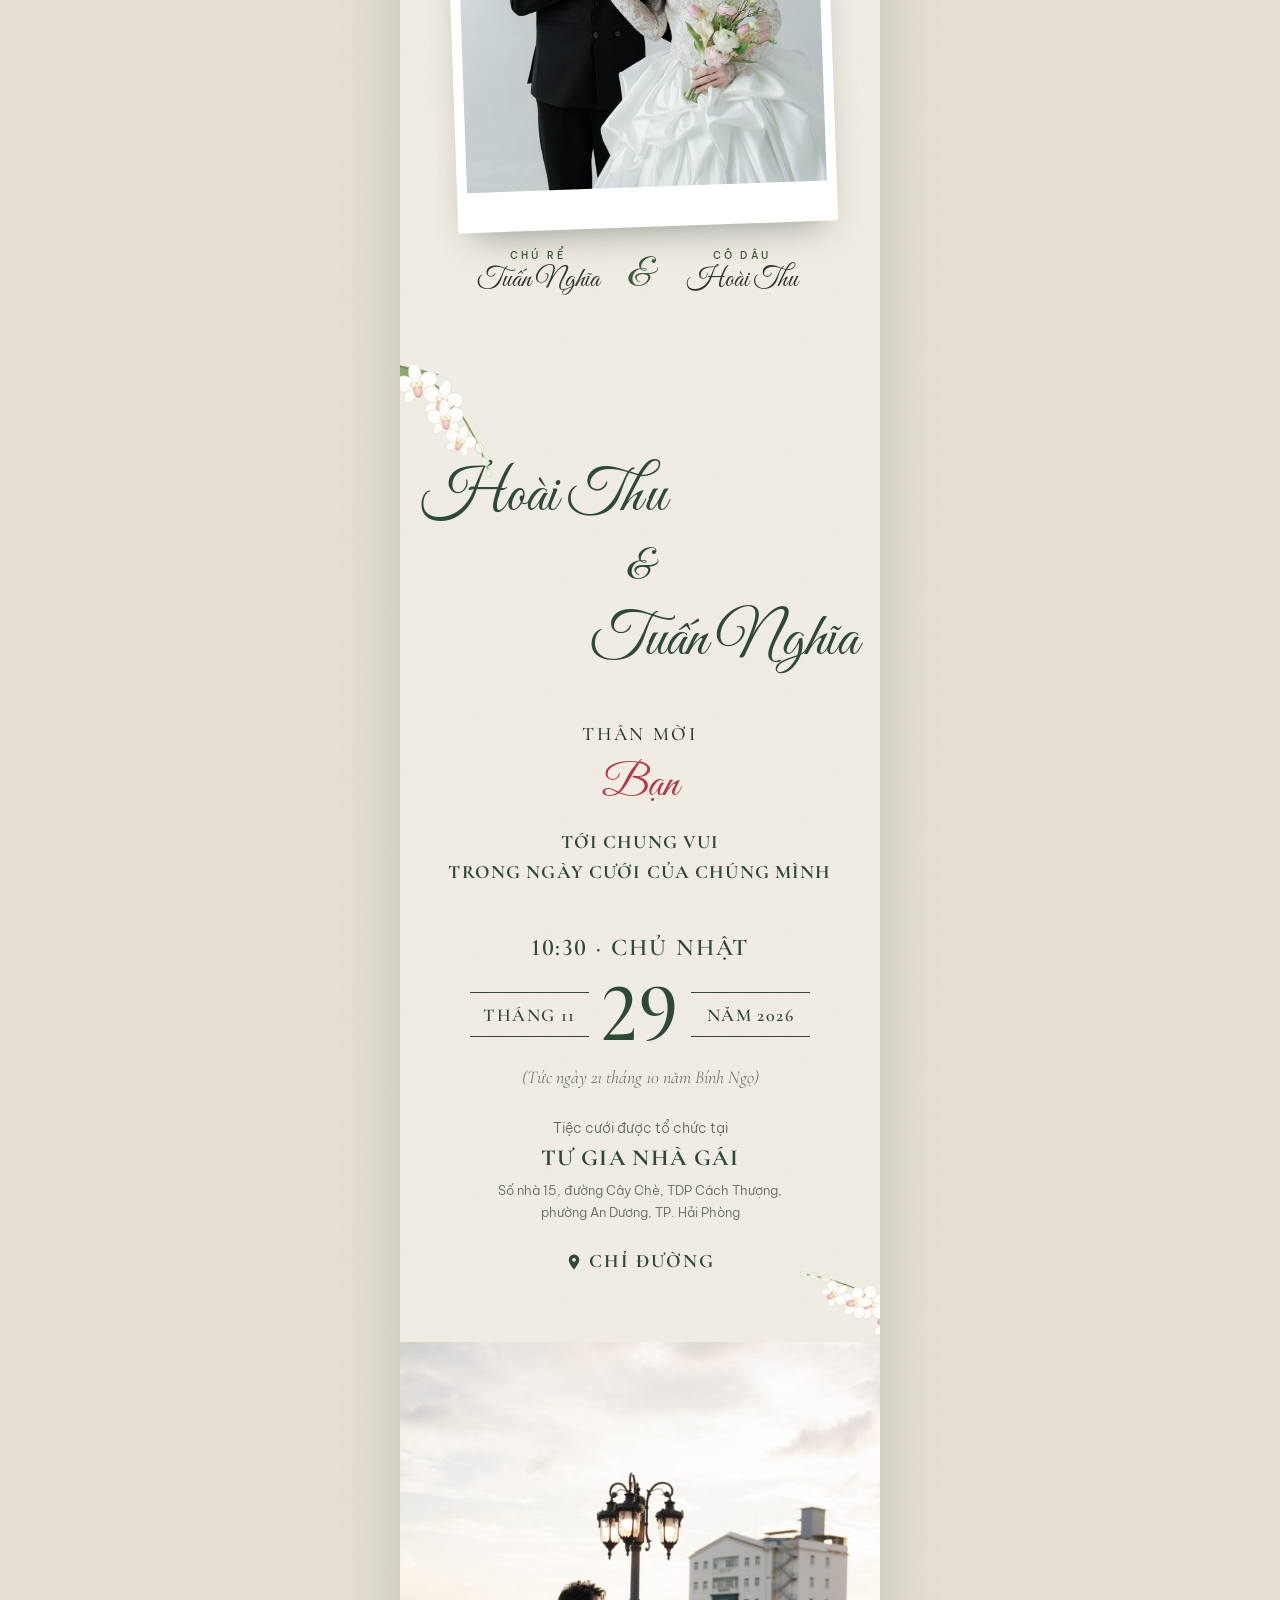
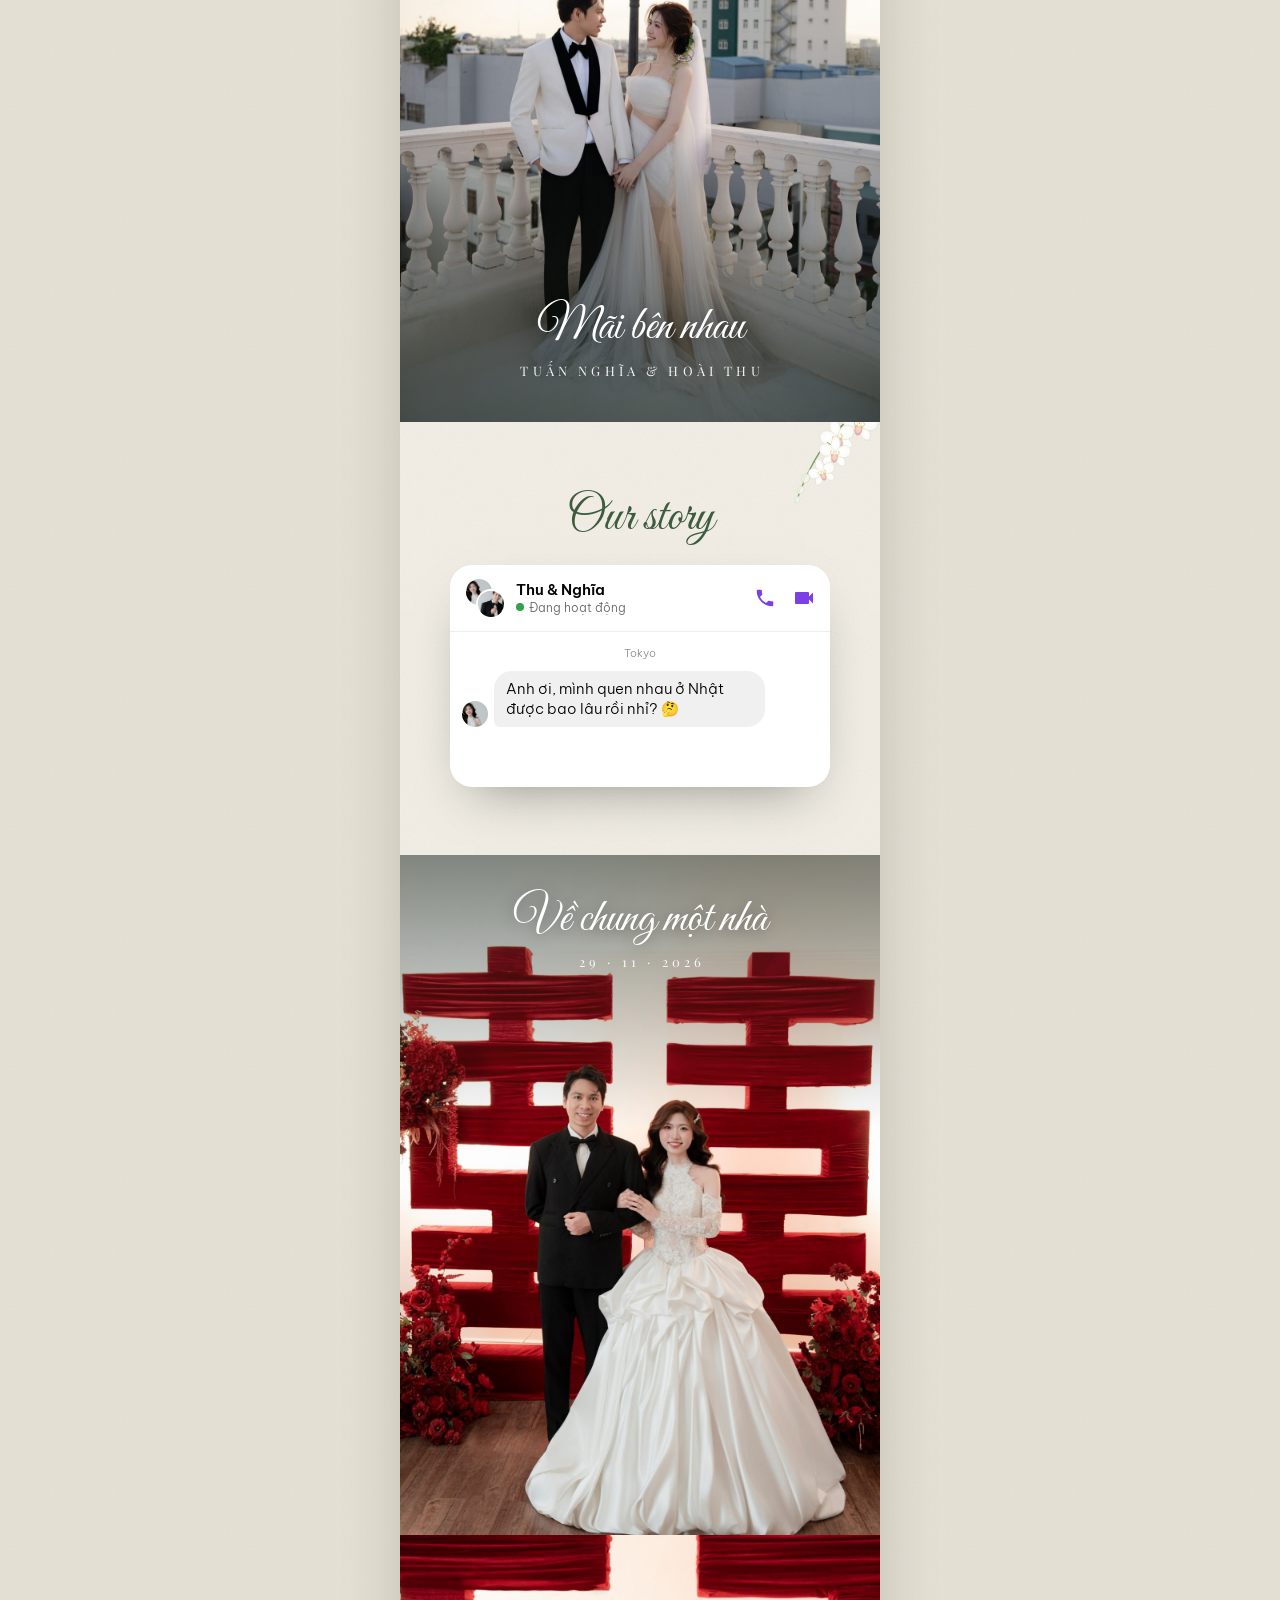
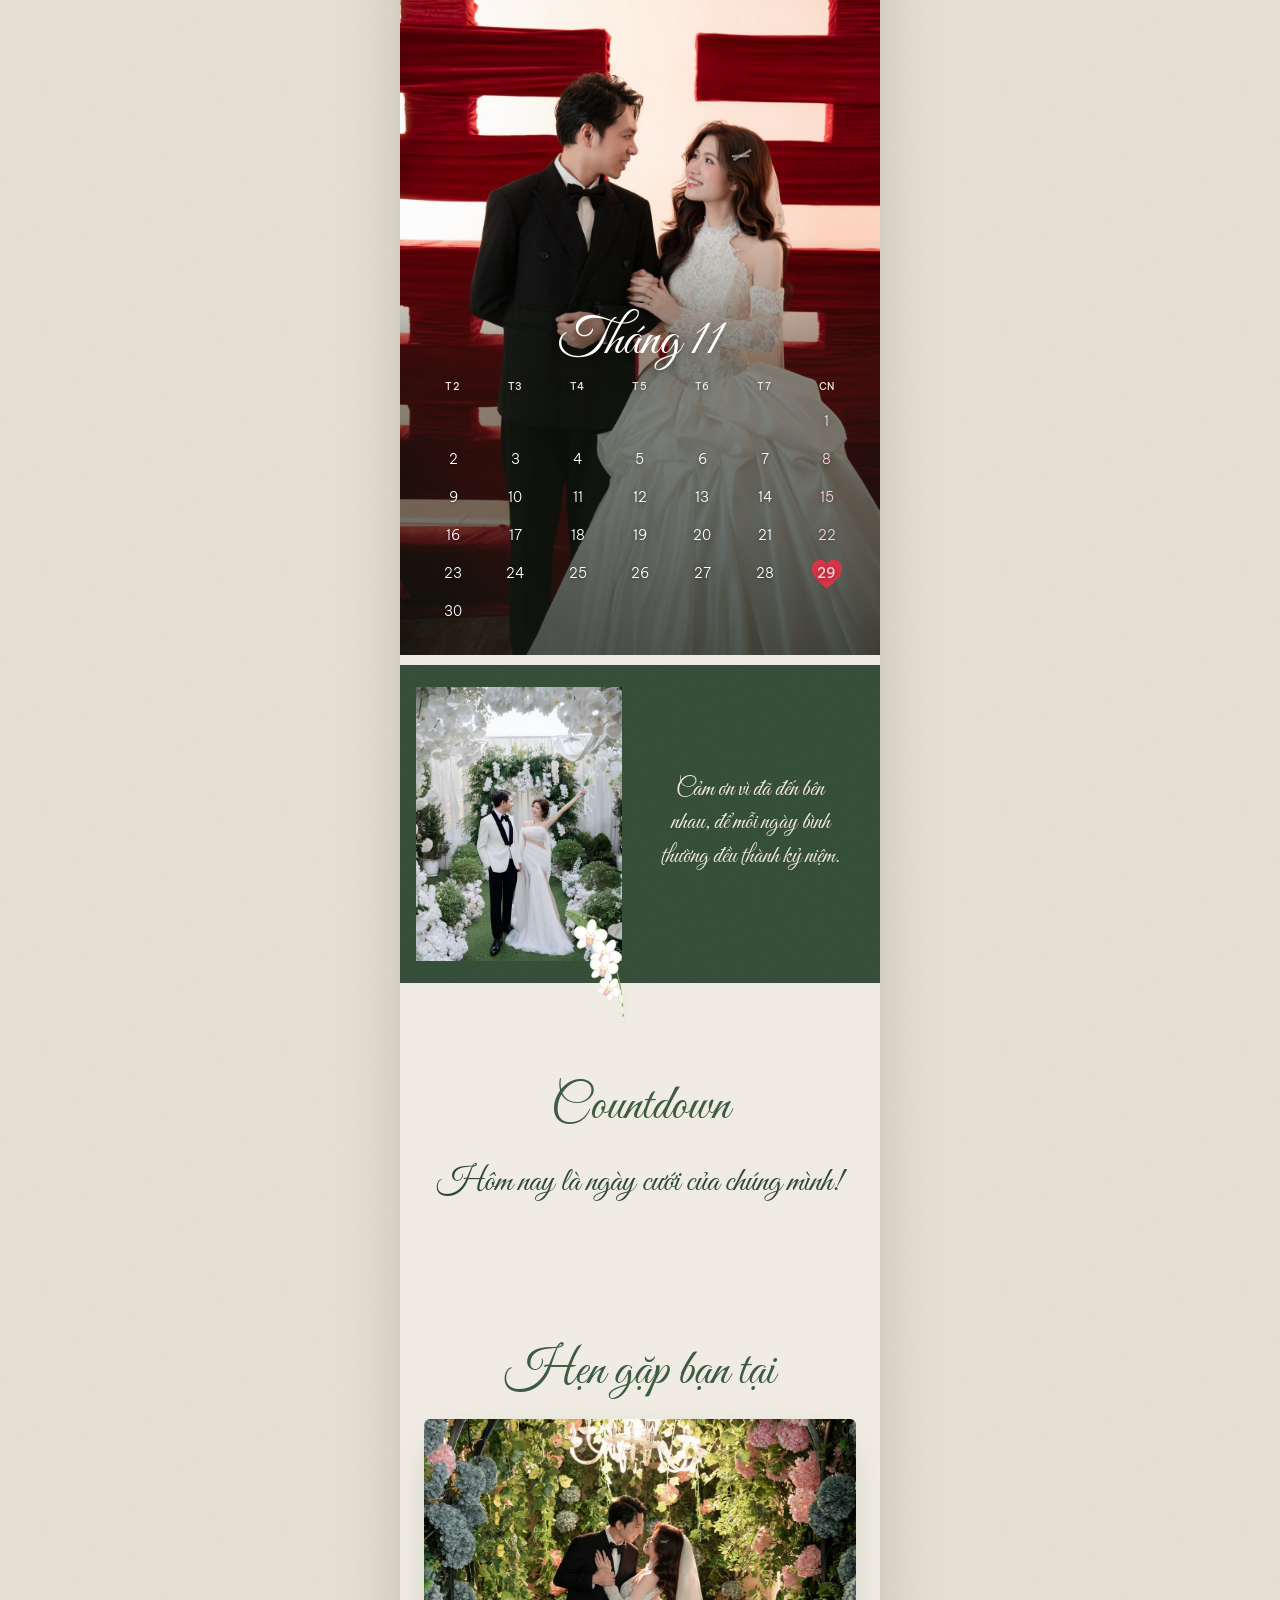
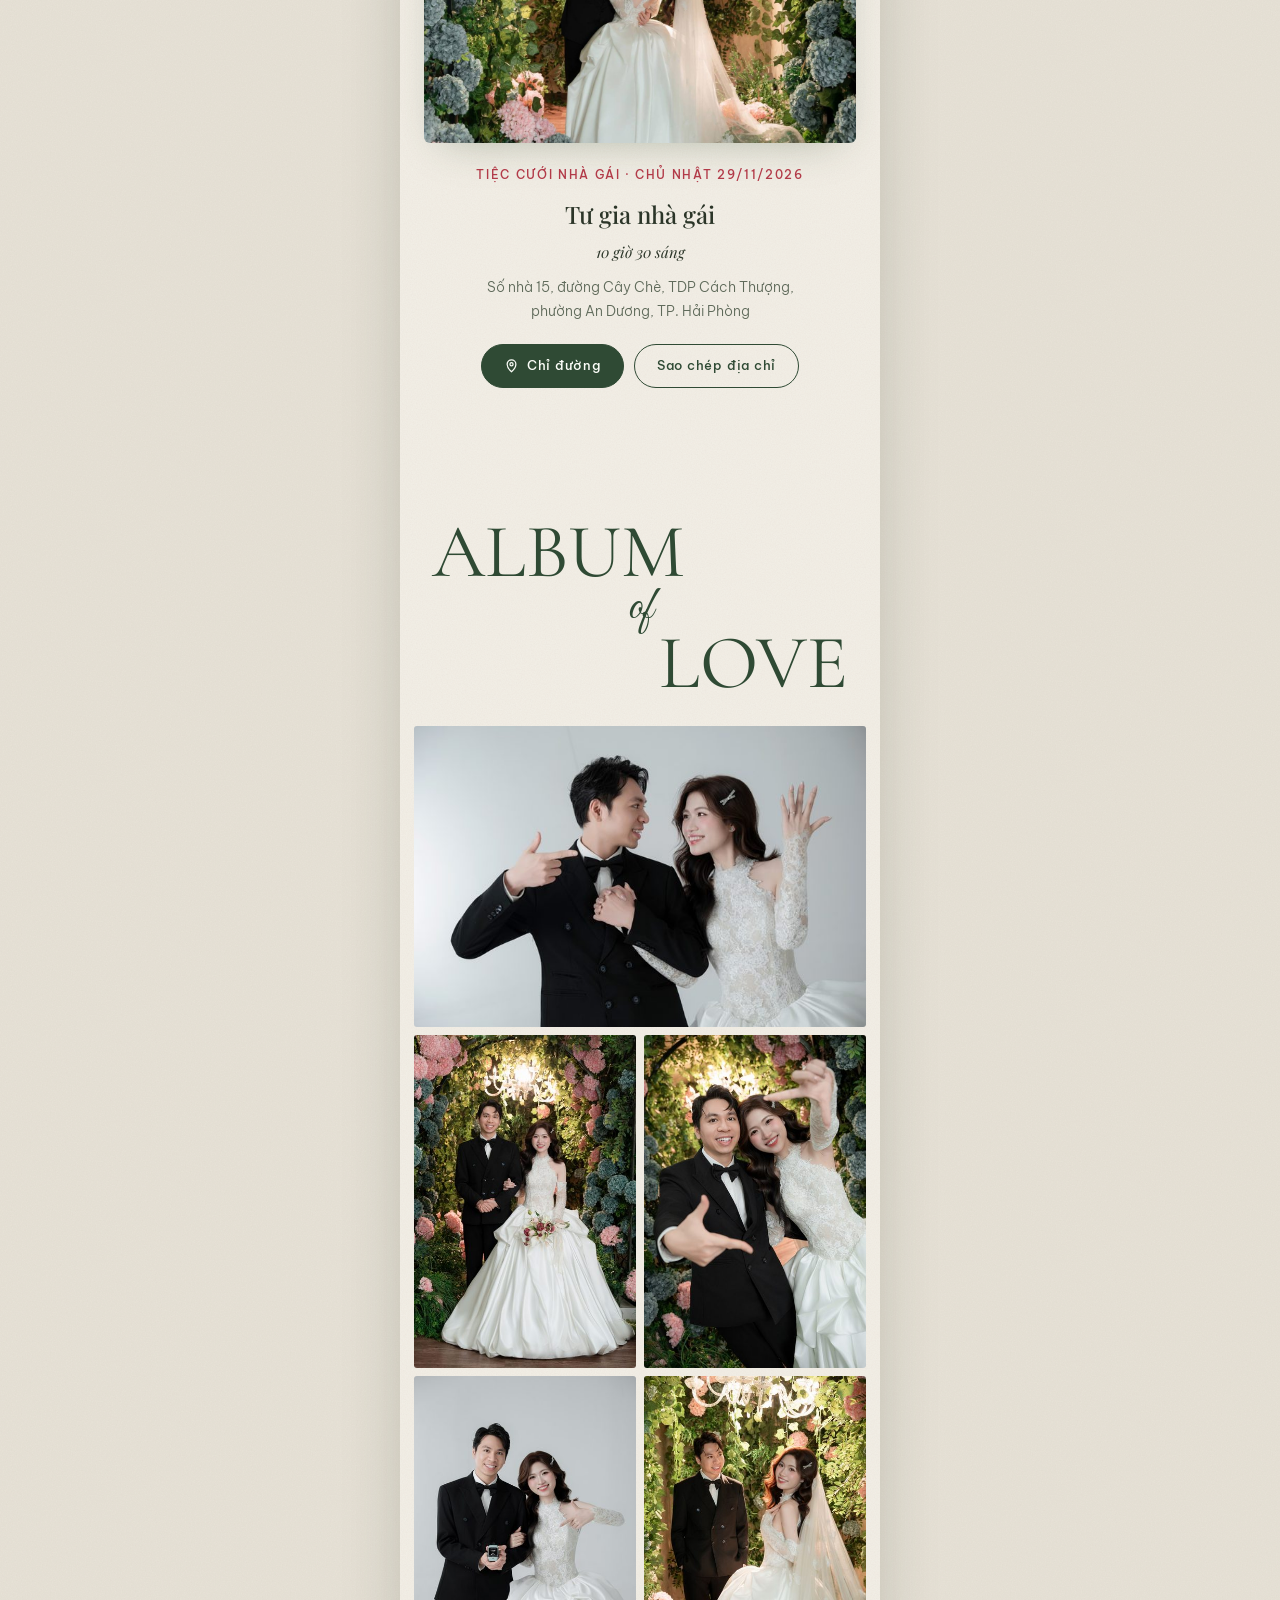
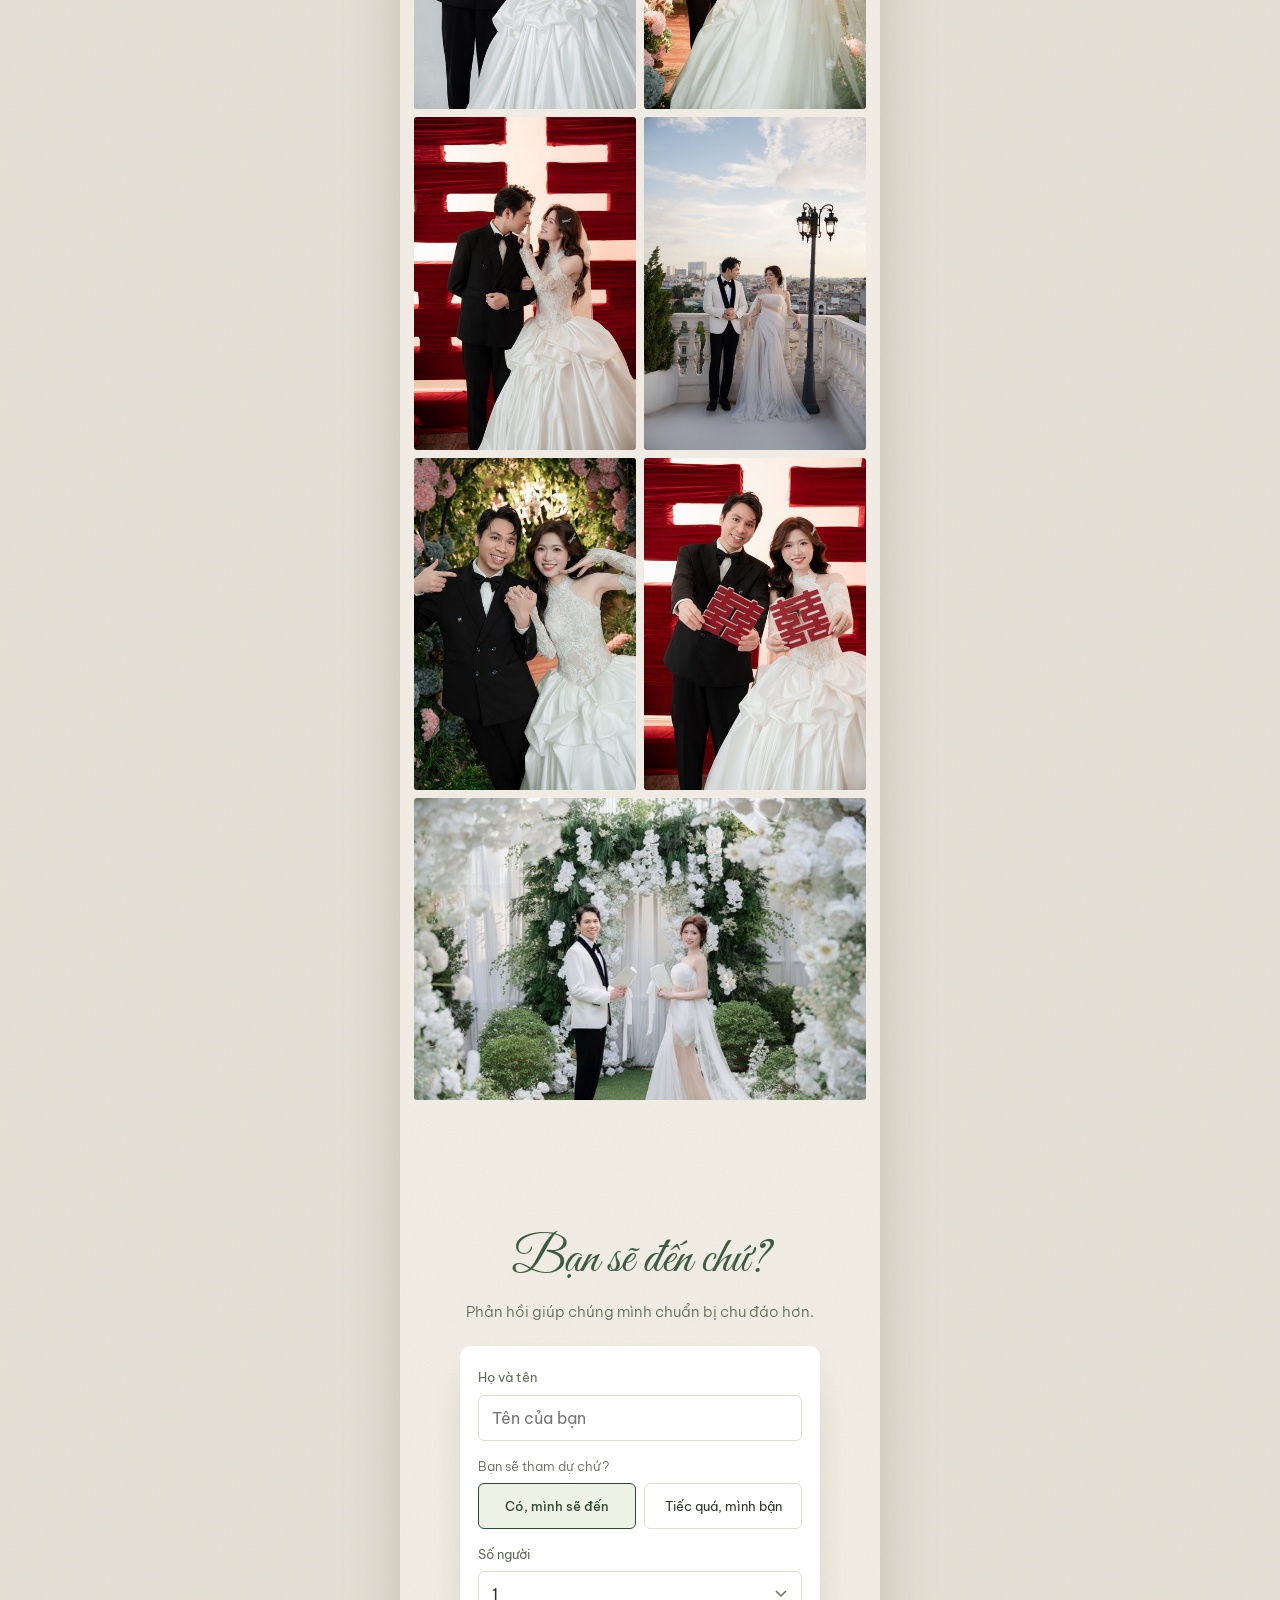
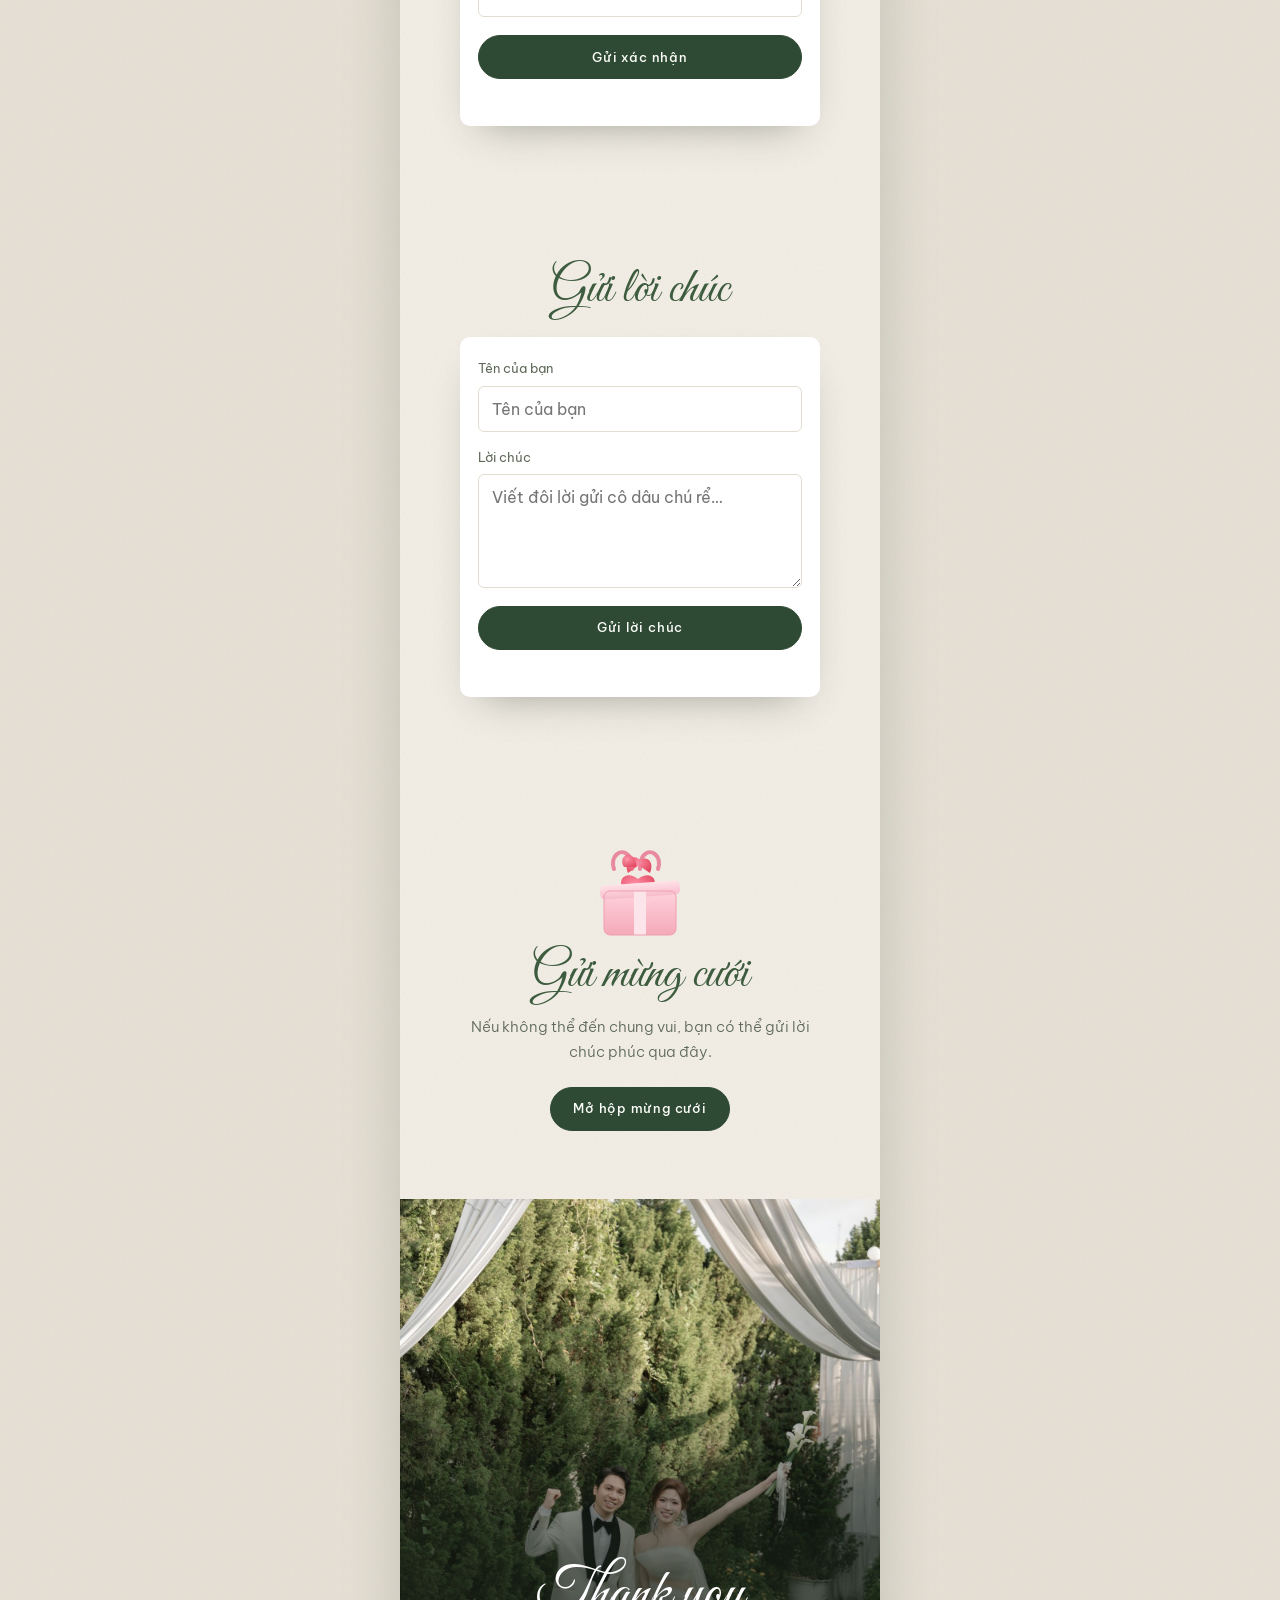
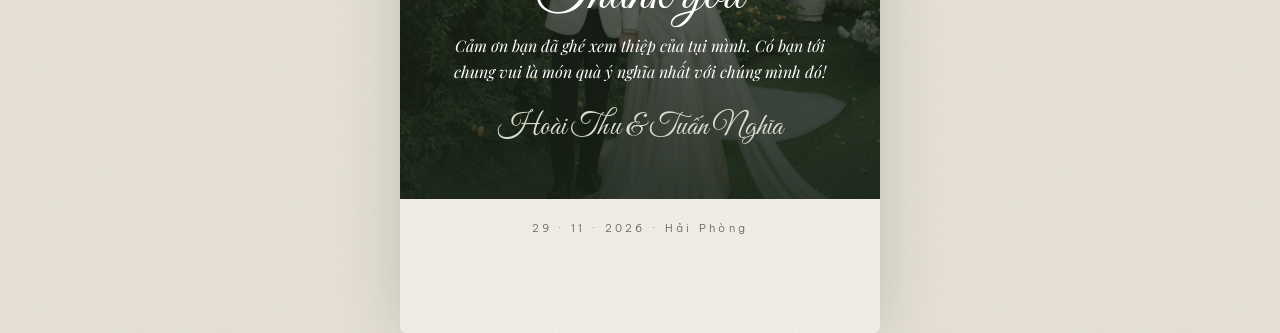
==== commit ac4123ba: "Khối tên lời mời: chừa chỗ nét cao chữ h, giãn khoảng cách các dòng cho thoáng Co-Authored-By: Claud" ====
--- a/nha-gai/index.html
+++ b/nha-gai/index.html
@@ -31,8 +31,8 @@
 <link rel="preconnect" href="https://fonts.googleapis.com">
 <link rel="preconnect" href="https://fonts.gstatic.com" crossorigin>
 <link rel="stylesheet" href="https://fonts.googleapis.com/css2?family=Great+Vibes&family=Cormorant+Garamond:ital,wght@0,300;0,400;0,500;0,600;1,400&family=Playfair+Display:ital,wght@0,400;0,500;0,600;1,400&family=Be+Vietnam+Pro:wght@300;400;500&display=swap">
-<link rel="stylesheet" href="css/style.css?v=20261123c">
-<link rel="stylesheet" href="css/paper.css?v=20261123c">
+<link rel="stylesheet" href="css/style.css?v=20261123d">
+<link rel="stylesheet" href="css/paper.css?v=20261123d">
 </head>
 <body class="locked">
 
@@ -344,8 +344,8 @@
   </div>
 </div>
 
-<script src="js/config.js?v=20261123c"></script>
-<script src="js/lunar.js?v=20261123c"></script>
-<script src="js/main.js?v=20261123c"></script>
+<script src="js/config.js?v=20261123d"></script>
+<script src="js/lunar.js?v=20261123d"></script>
+<script src="js/main.js?v=20261123d"></script>
 </body>
 </html>
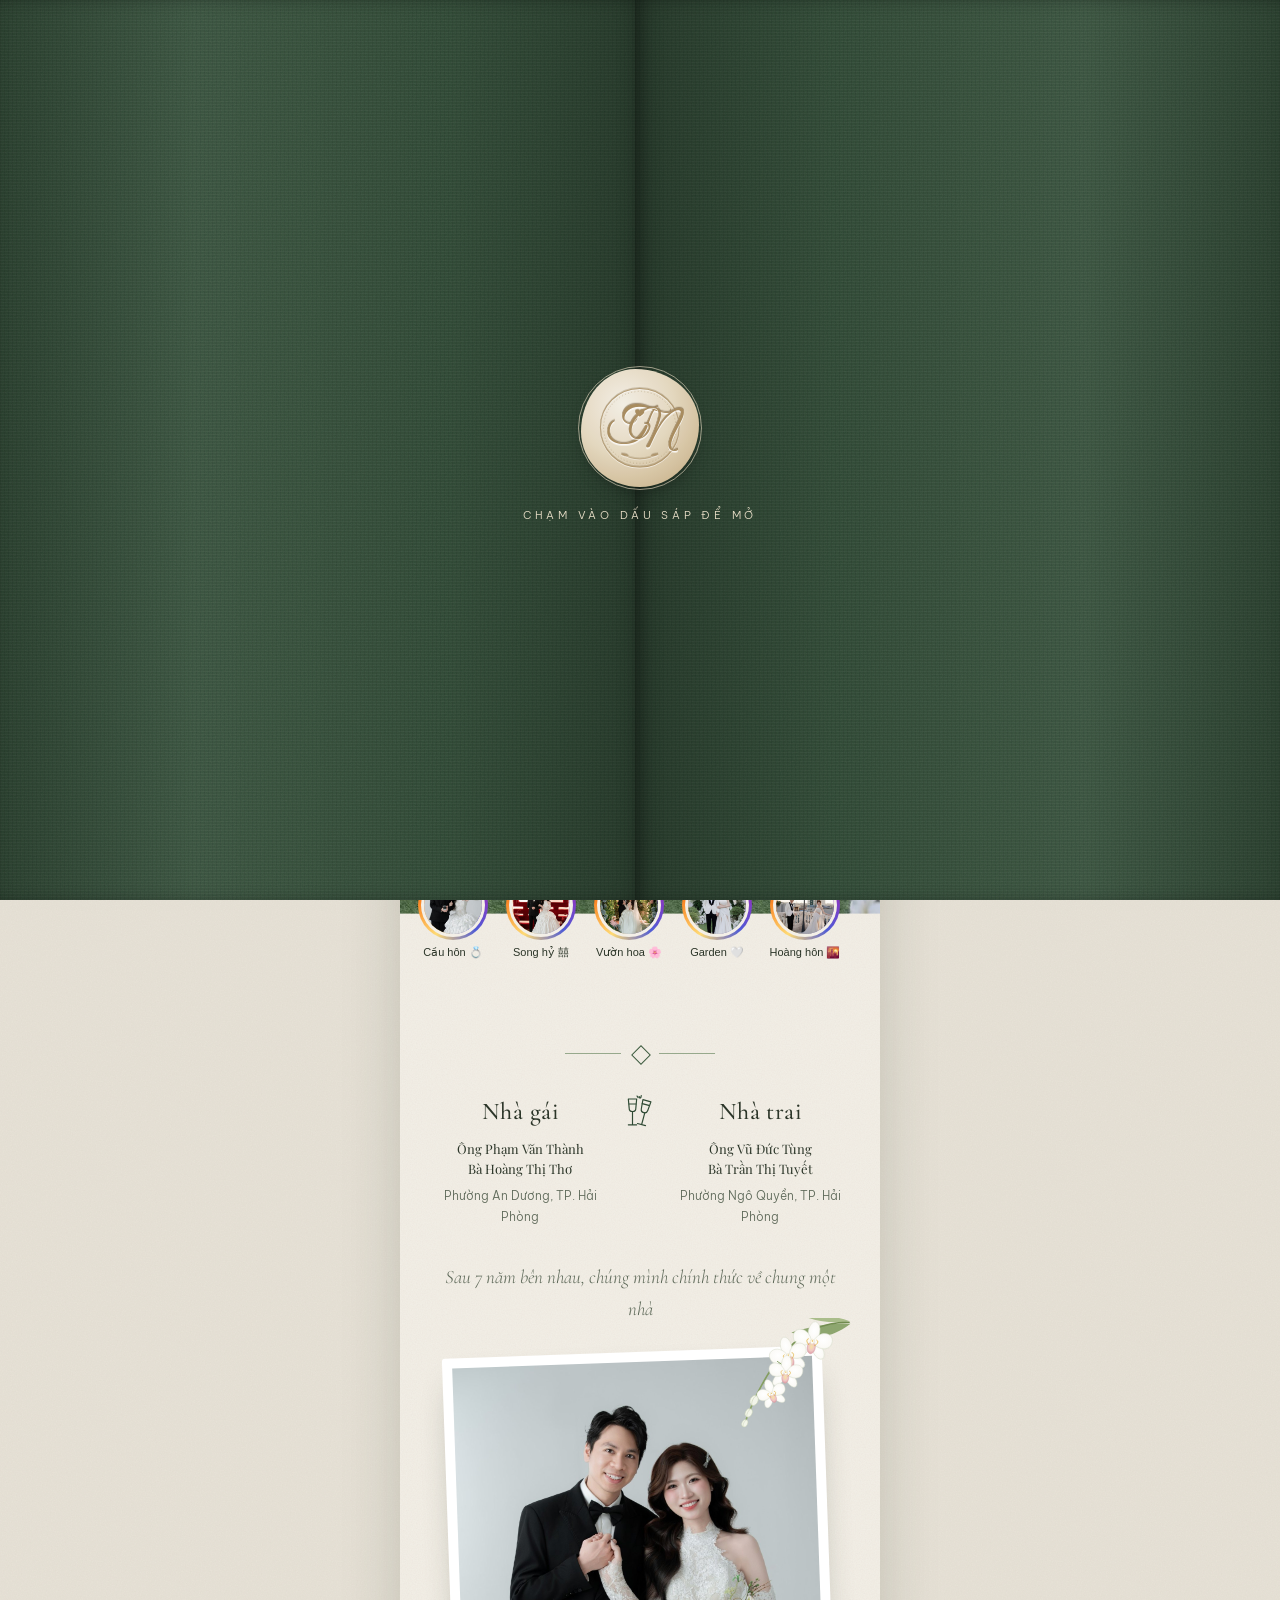
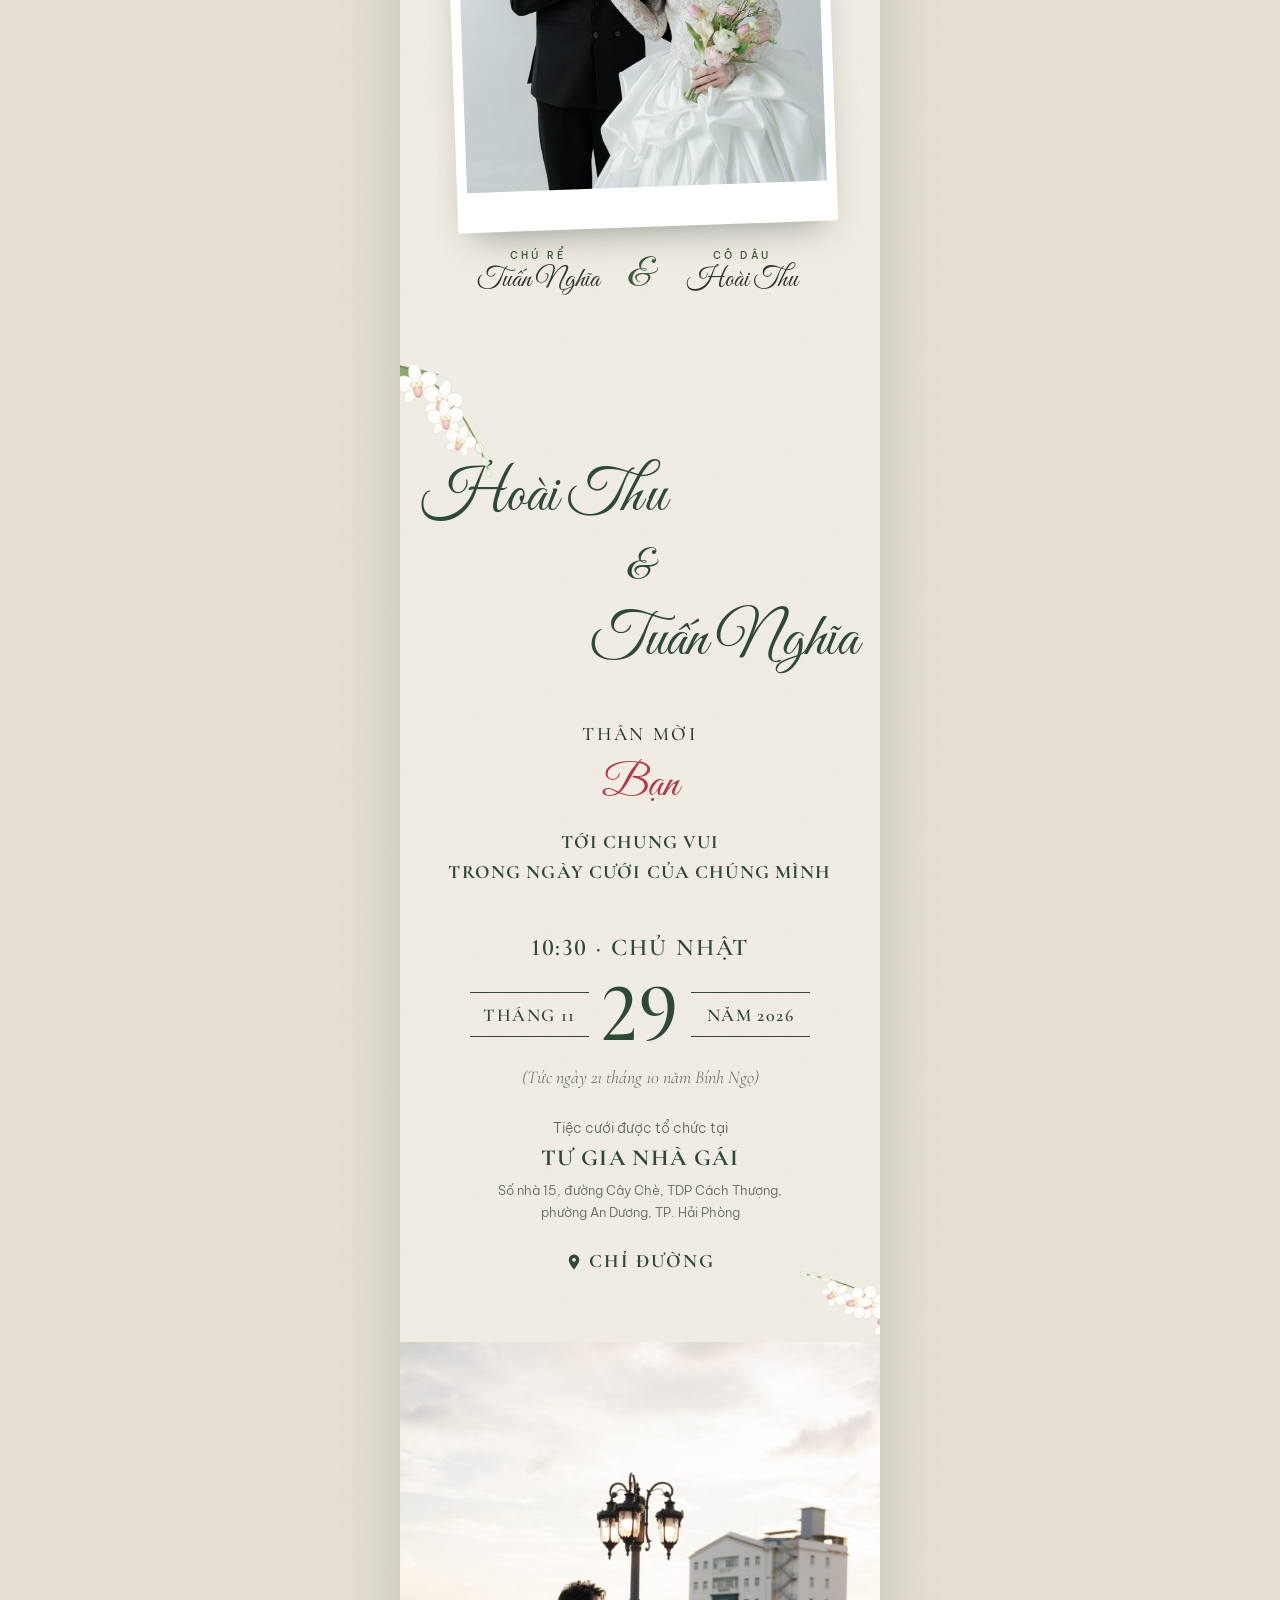
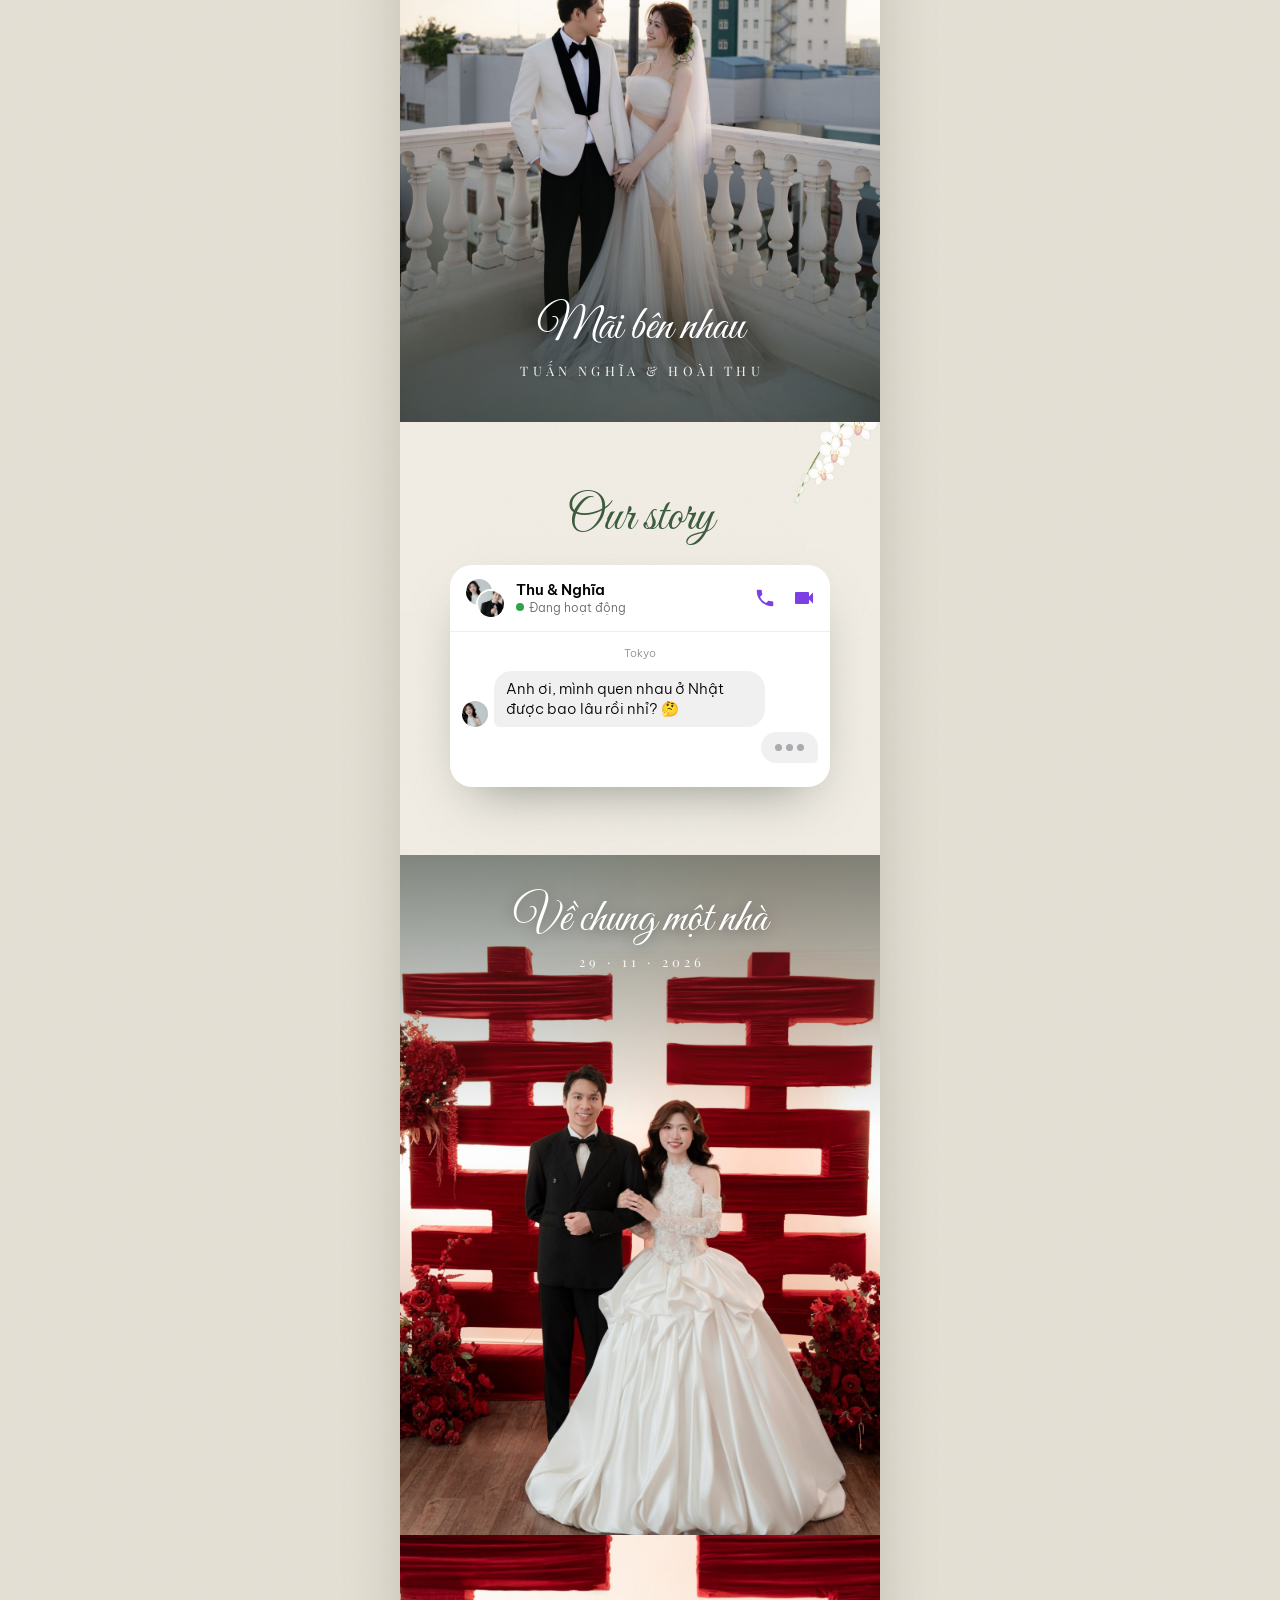
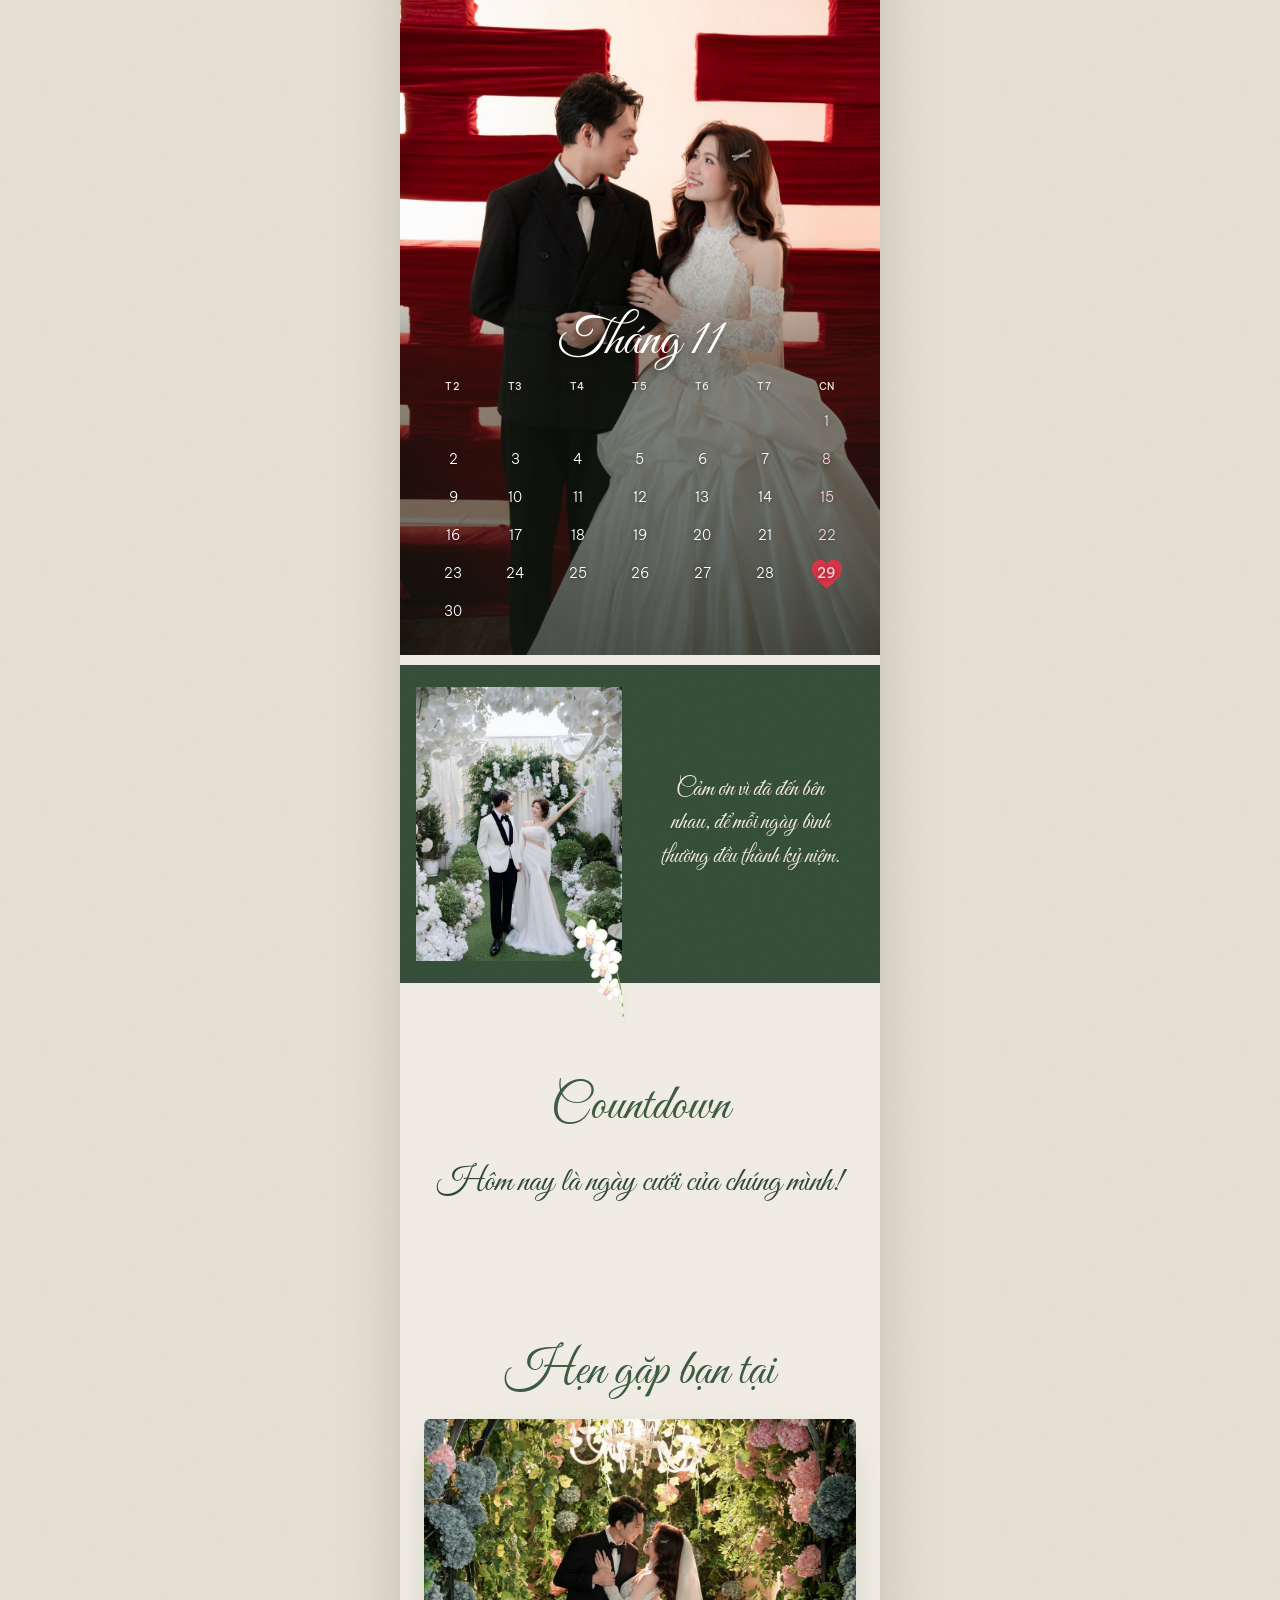
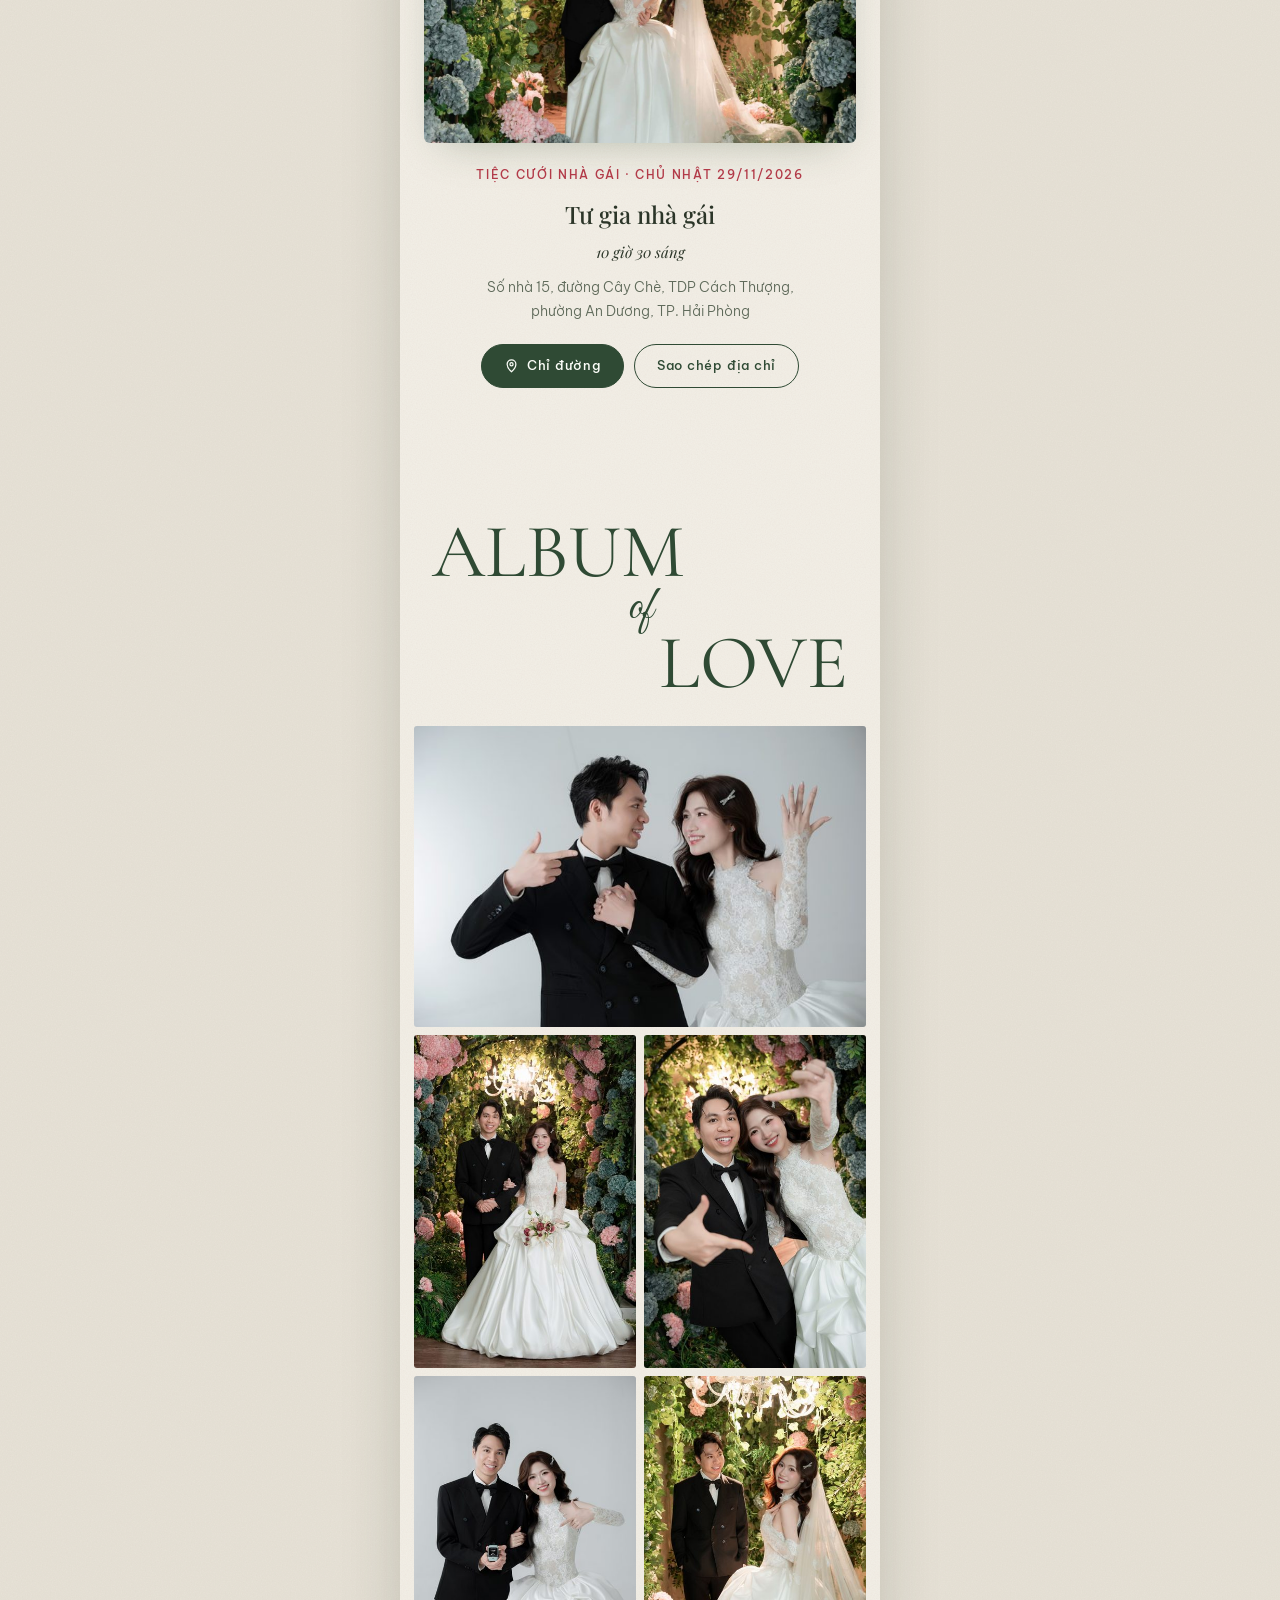
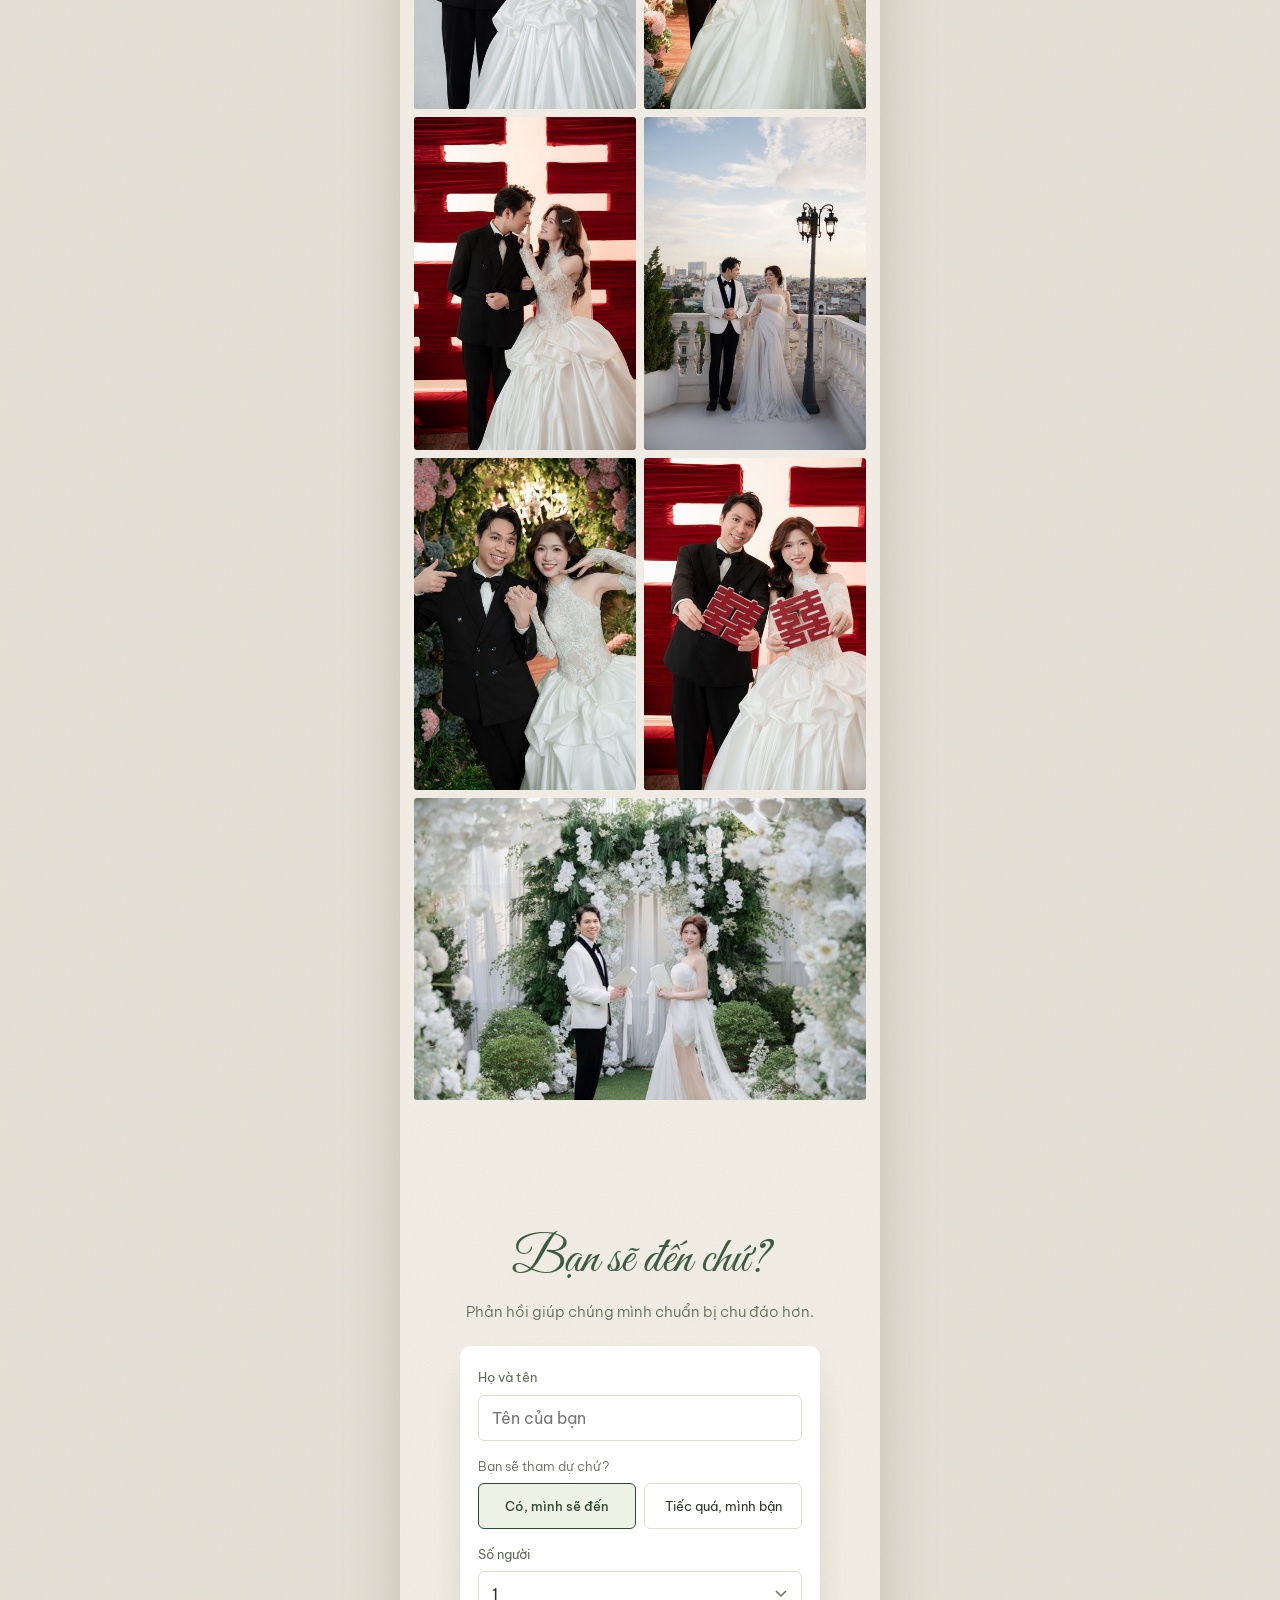
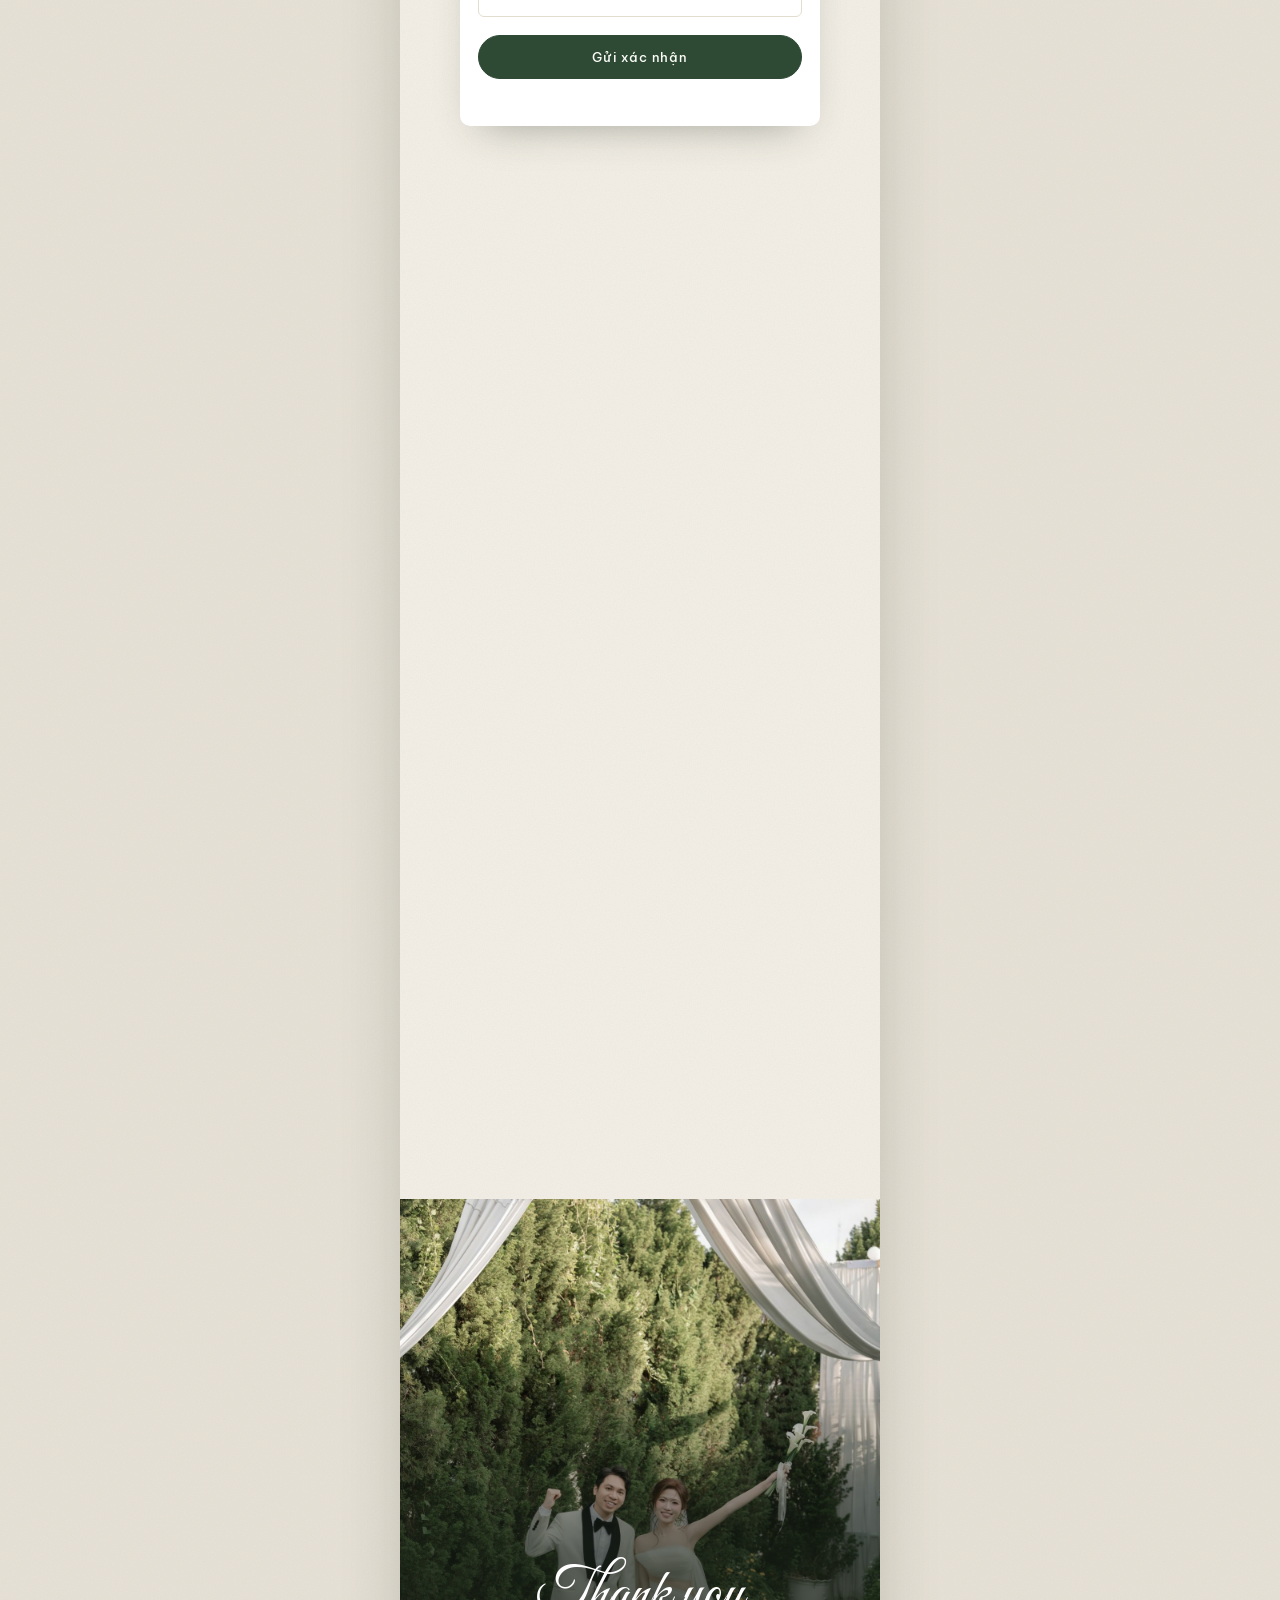
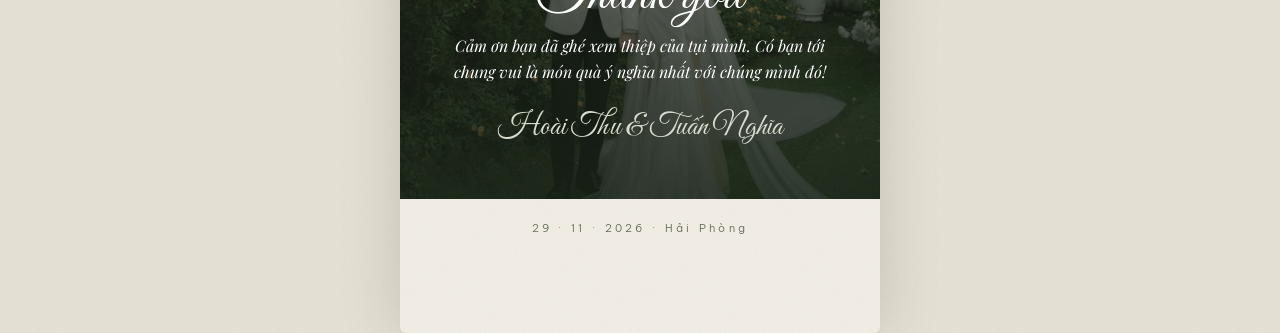
==== commit 73da6b9b: "Xưng hô ?xh=di: cô dâu chú rể là dì dượng, gọi khách là cháu Co-Authored-By: Claude Opus 5.5 <norepl" ====
--- a/nha-gai/index.html
+++ b/nha-gai/index.html
@@ -31,8 +31,8 @@
 <link rel="preconnect" href="https://fonts.googleapis.com">
 <link rel="preconnect" href="https://fonts.gstatic.com" crossorigin>
 <link rel="stylesheet" href="https://fonts.googleapis.com/css2?family=Great+Vibes&family=Cormorant+Garamond:ital,wght@0,300;0,400;0,500;0,600;1,400&family=Playfair+Display:ital,wght@0,400;0,500;0,600;1,400&family=Be+Vietnam+Pro:wght@300;400;500&display=swap">
-<link rel="stylesheet" href="css/style.css?v=20261123d">
-<link rel="stylesheet" href="css/paper.css?v=20261123d">
+<link rel="stylesheet" href="css/style.css?v=20261123f">
+<link rel="stylesheet" href="css/paper.css?v=20261123f">
 </head>
 <body class="locked">
 
@@ -344,8 +344,8 @@
   </div>
 </div>
 
-<script src="js/config.js?v=20261123d"></script>
-<script src="js/lunar.js?v=20261123d"></script>
-<script src="js/main.js?v=20261123d"></script>
+<script src="js/config.js?v=20261123f"></script>
+<script src="js/lunar.js?v=20261123f"></script>
+<script src="js/main.js?v=20261123f"></script>
 </body>
 </html>
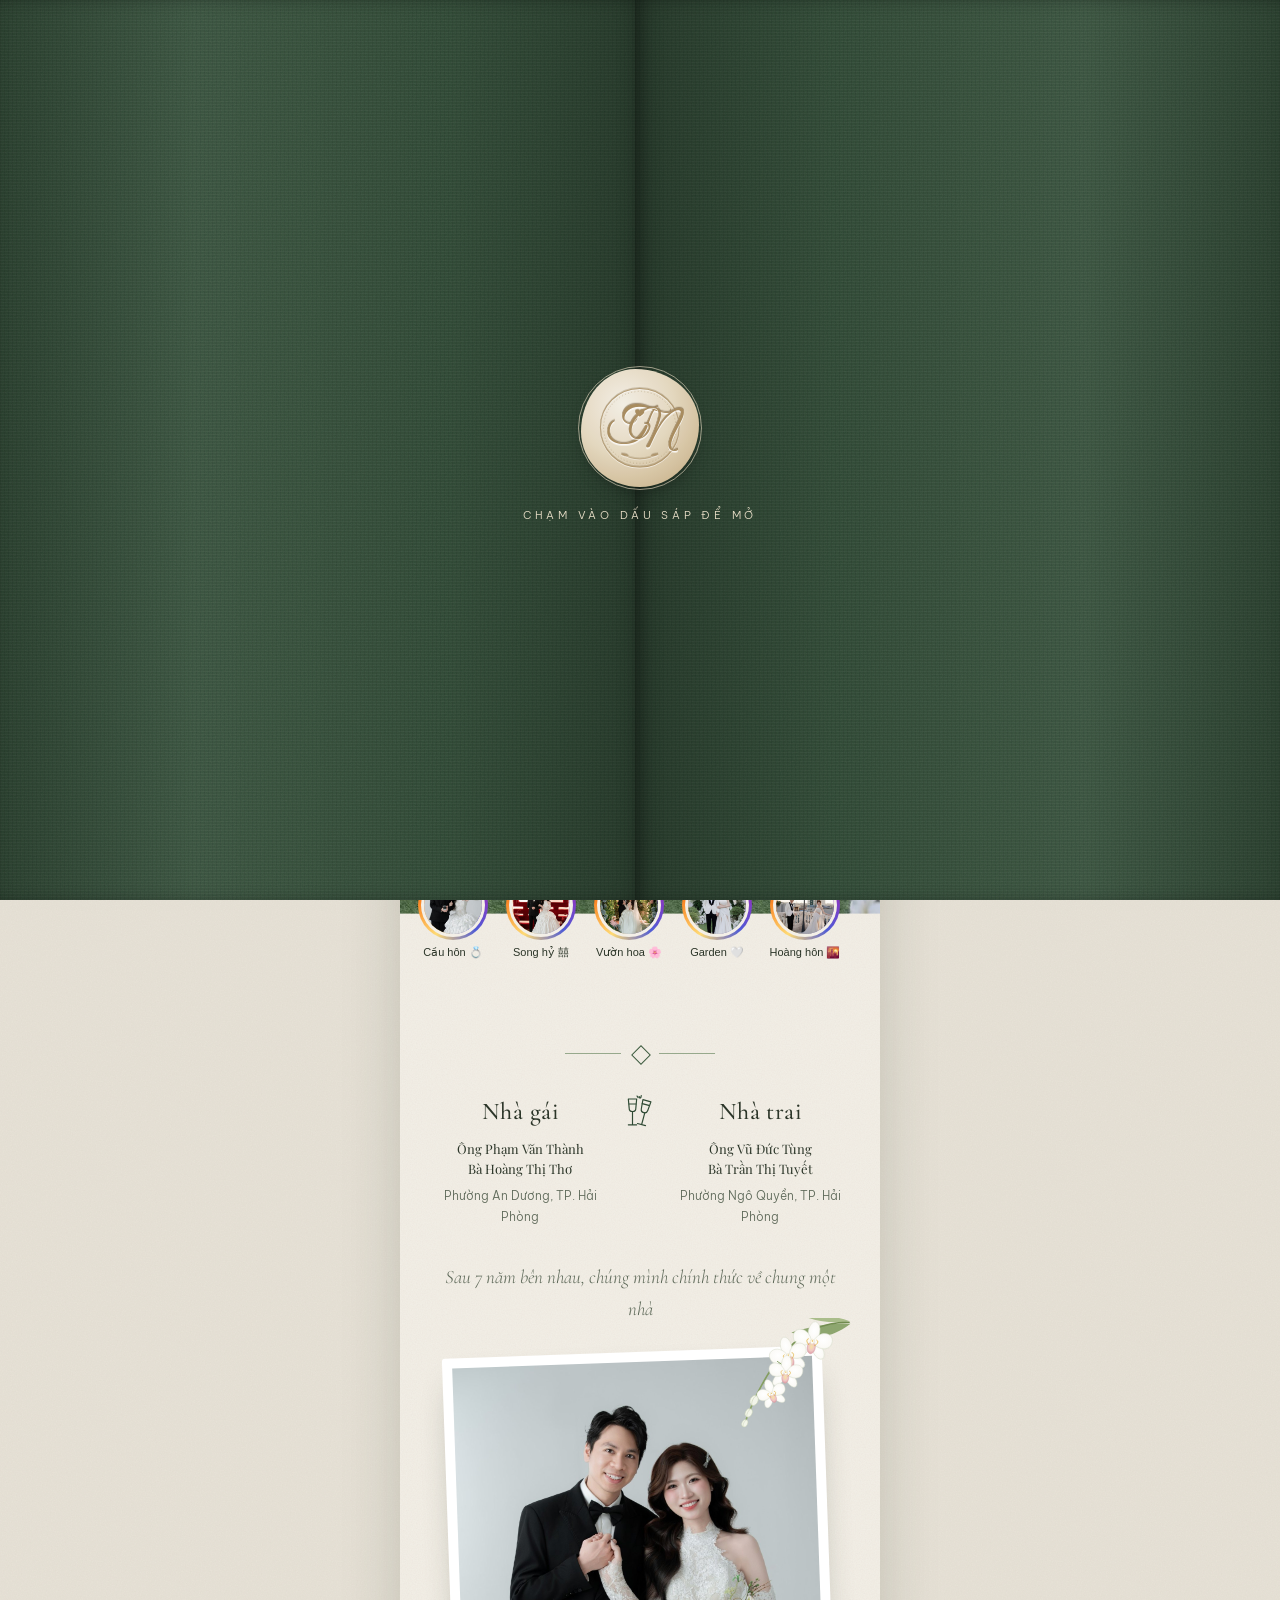
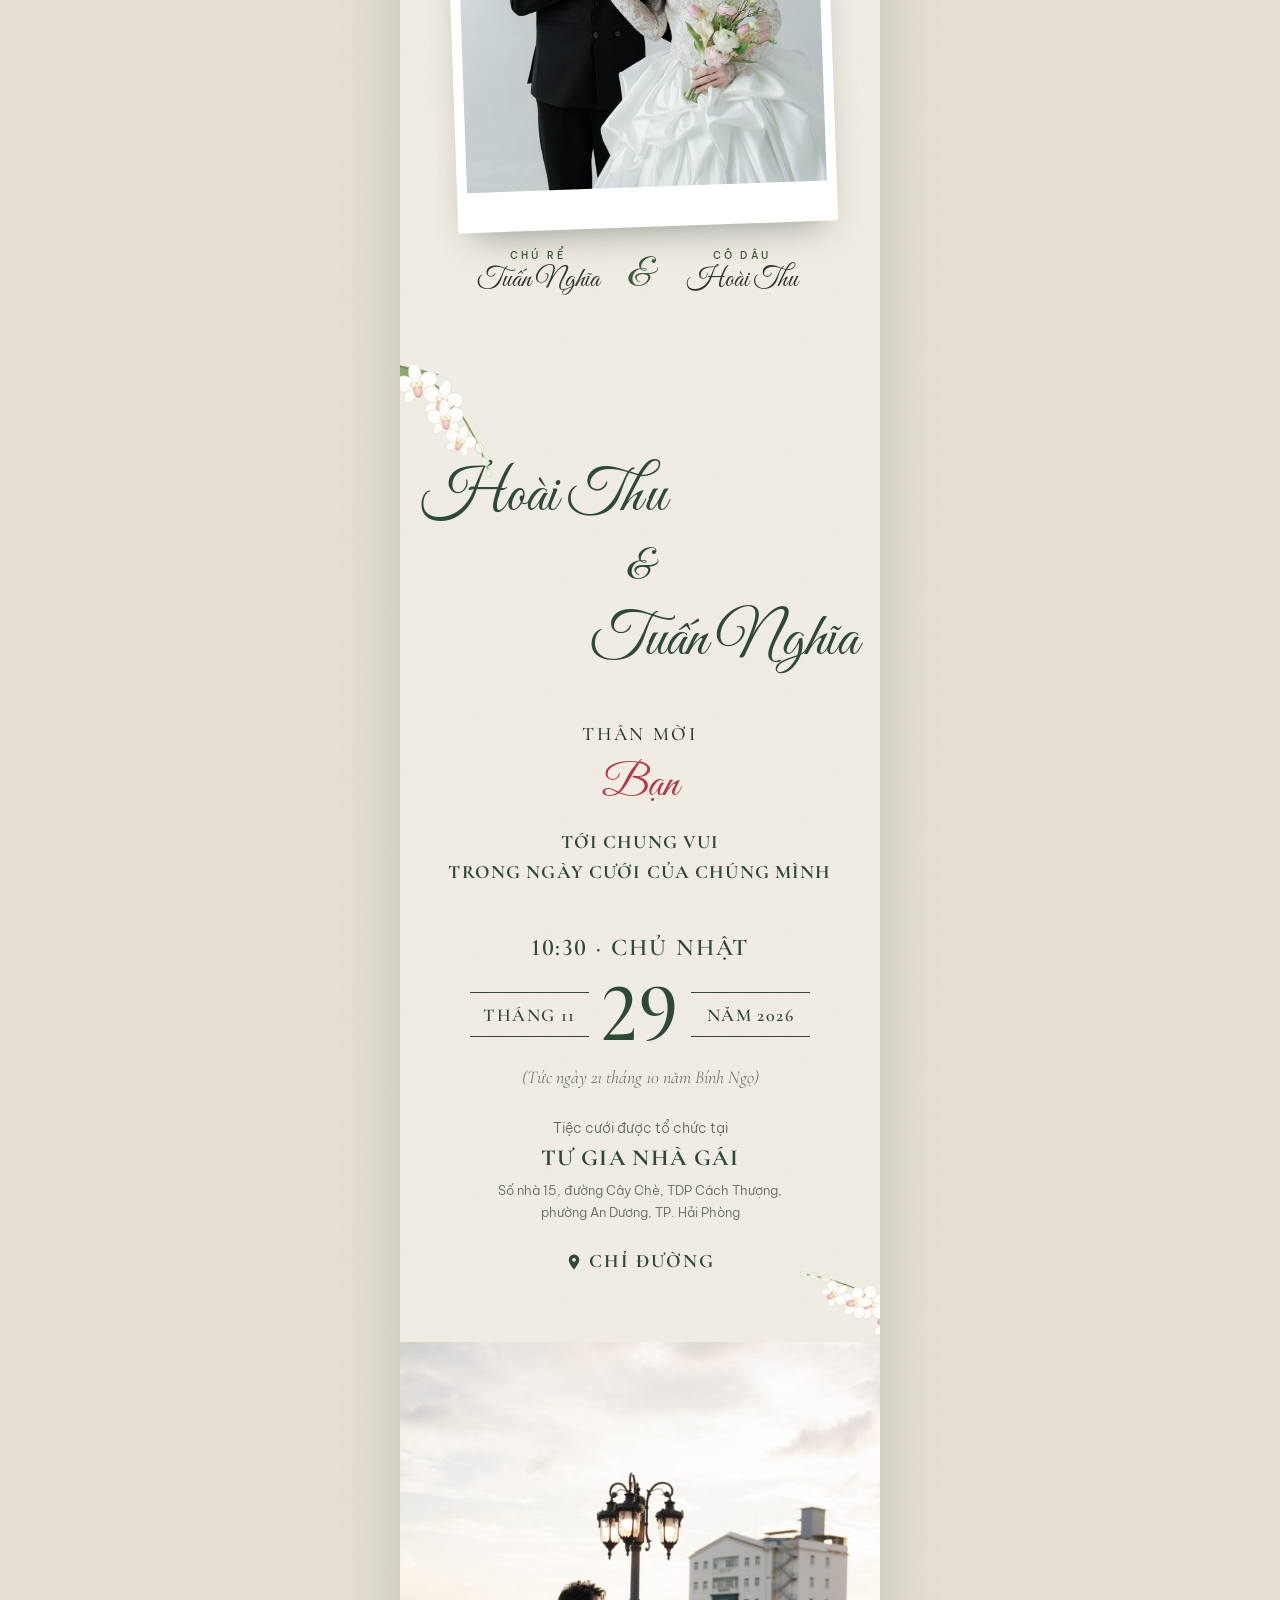
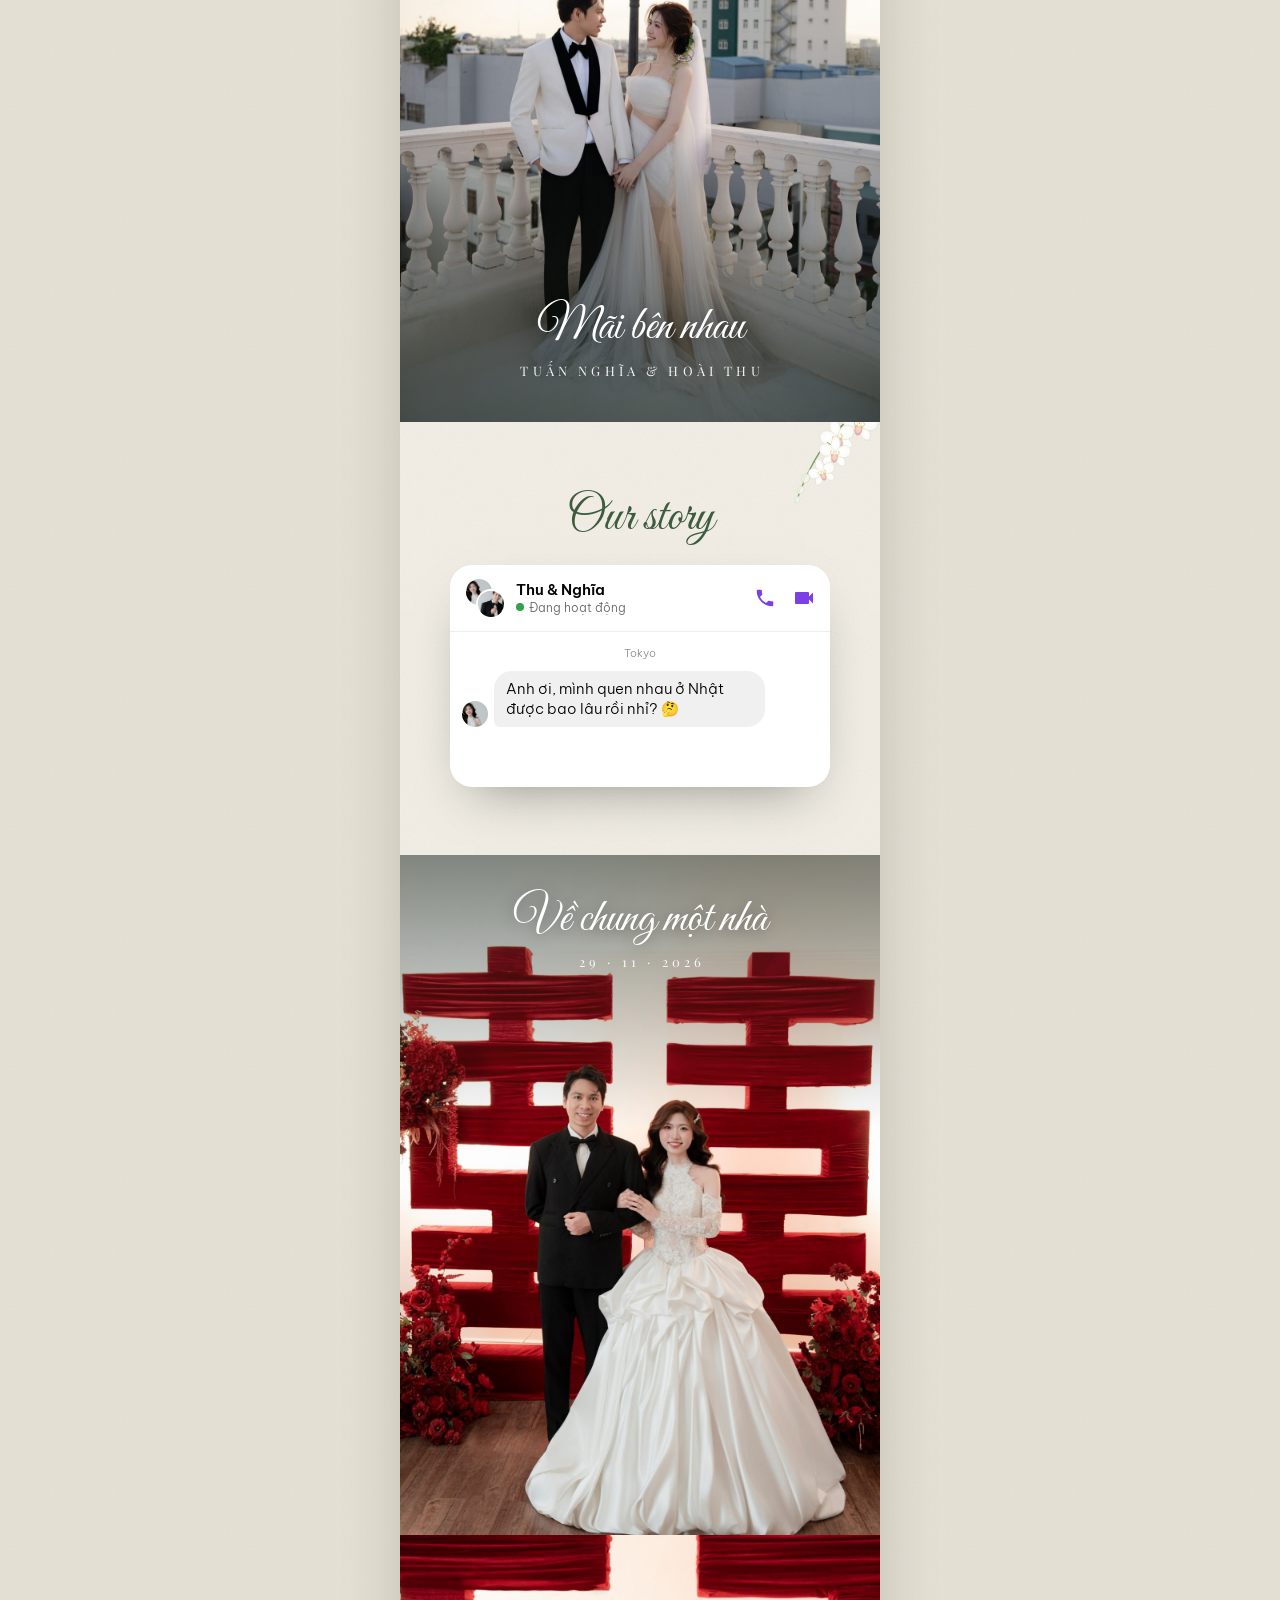
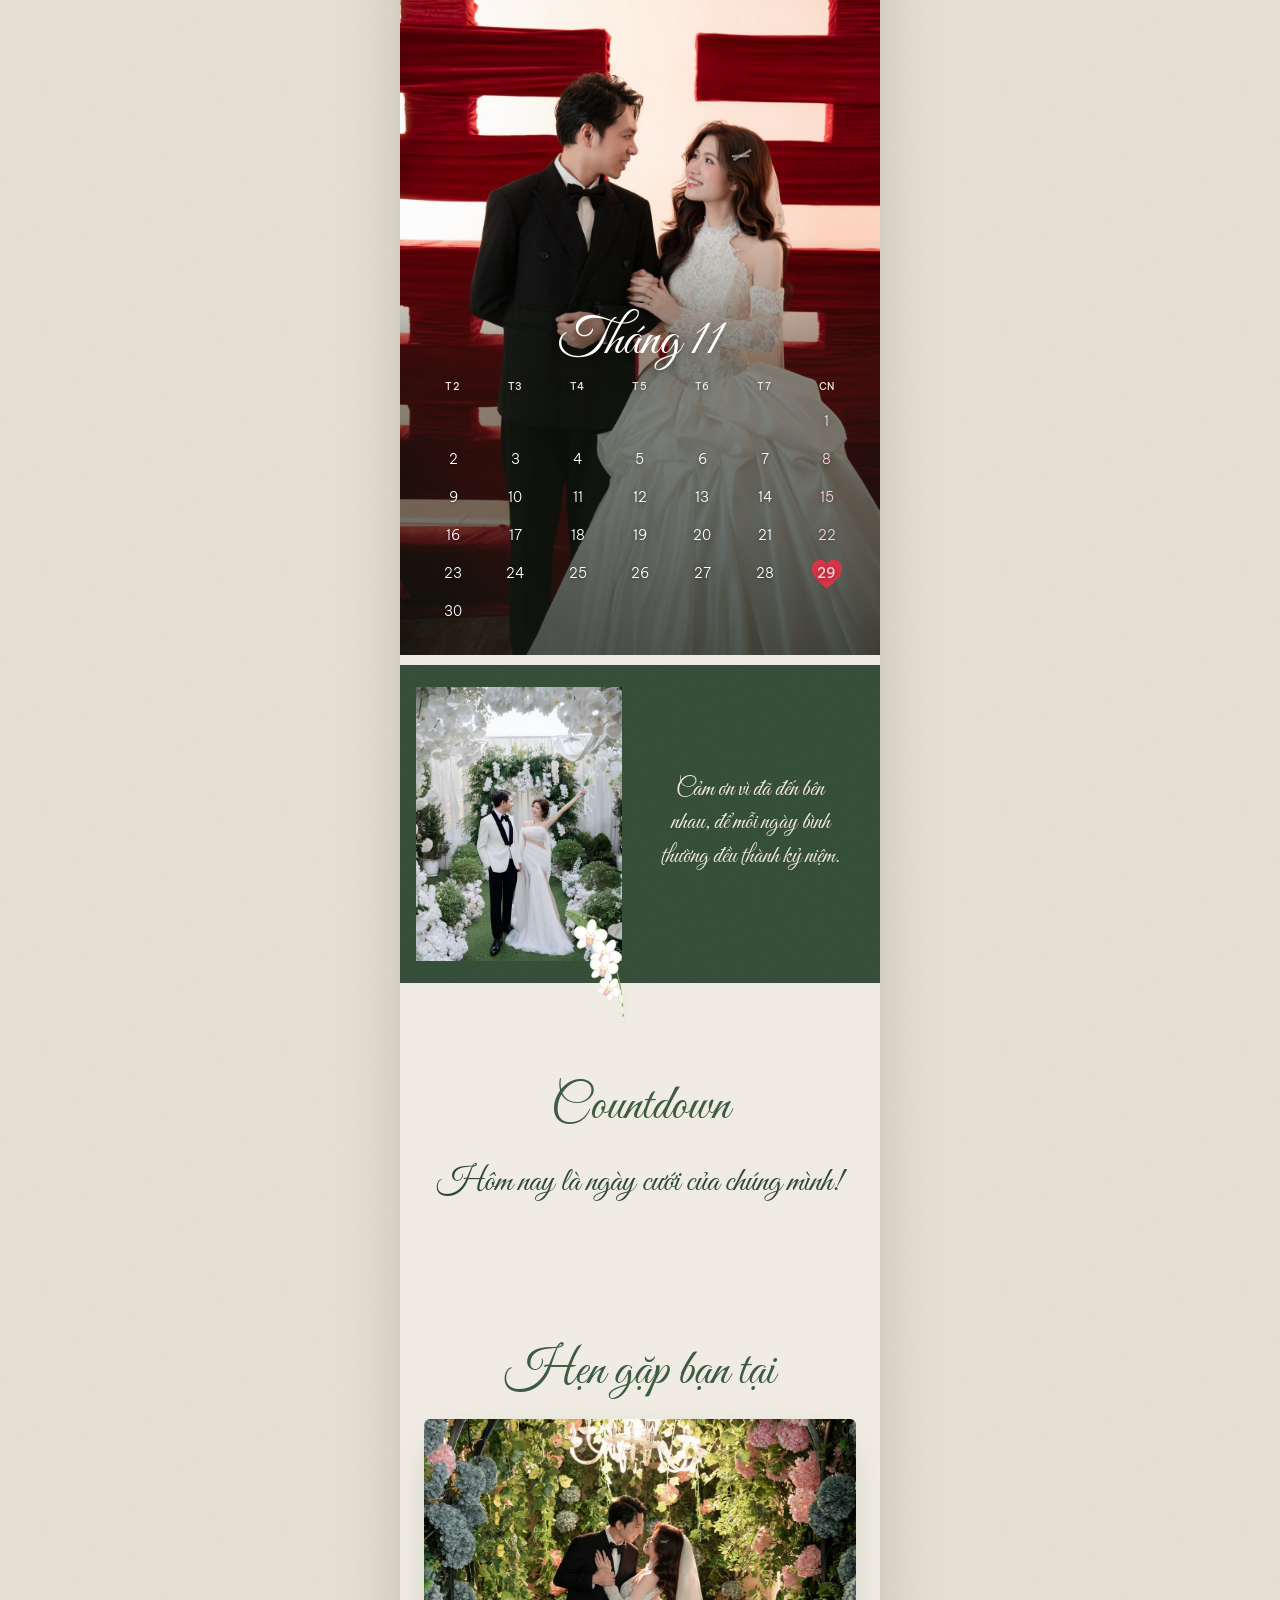
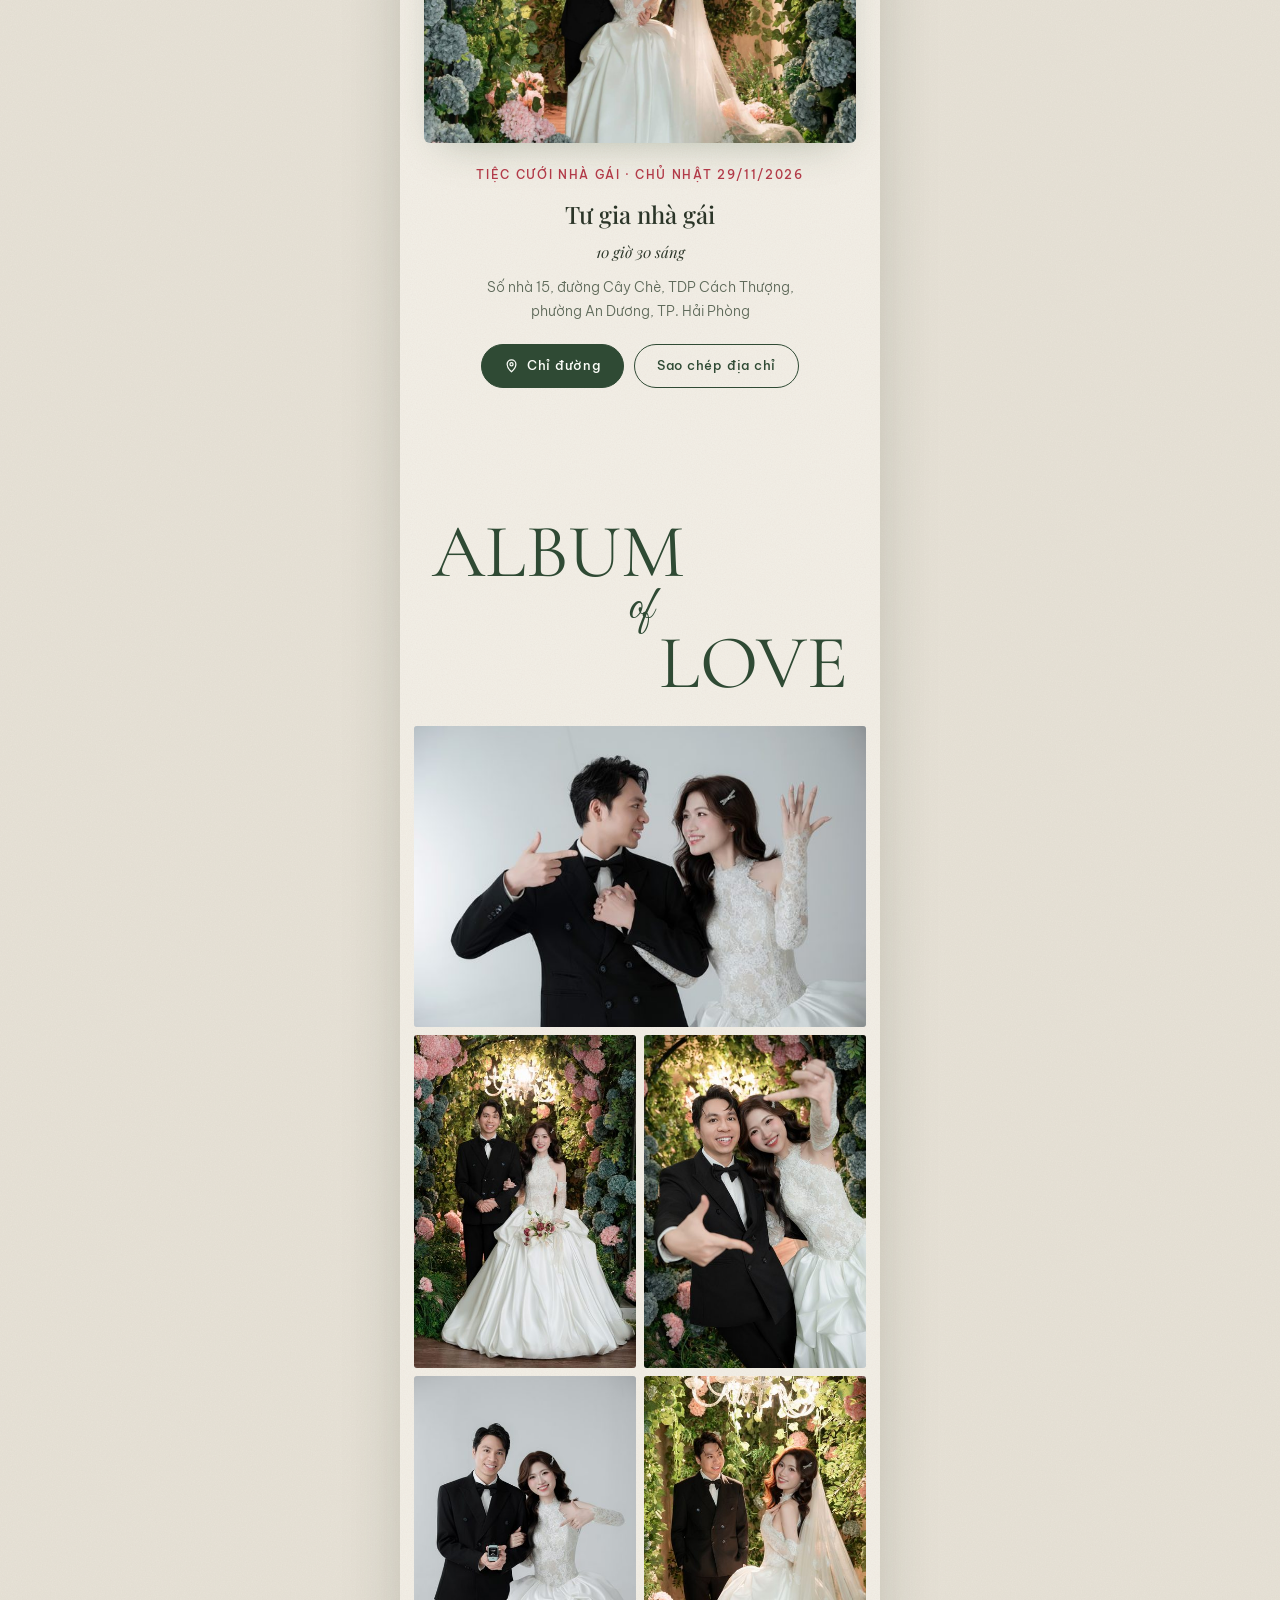
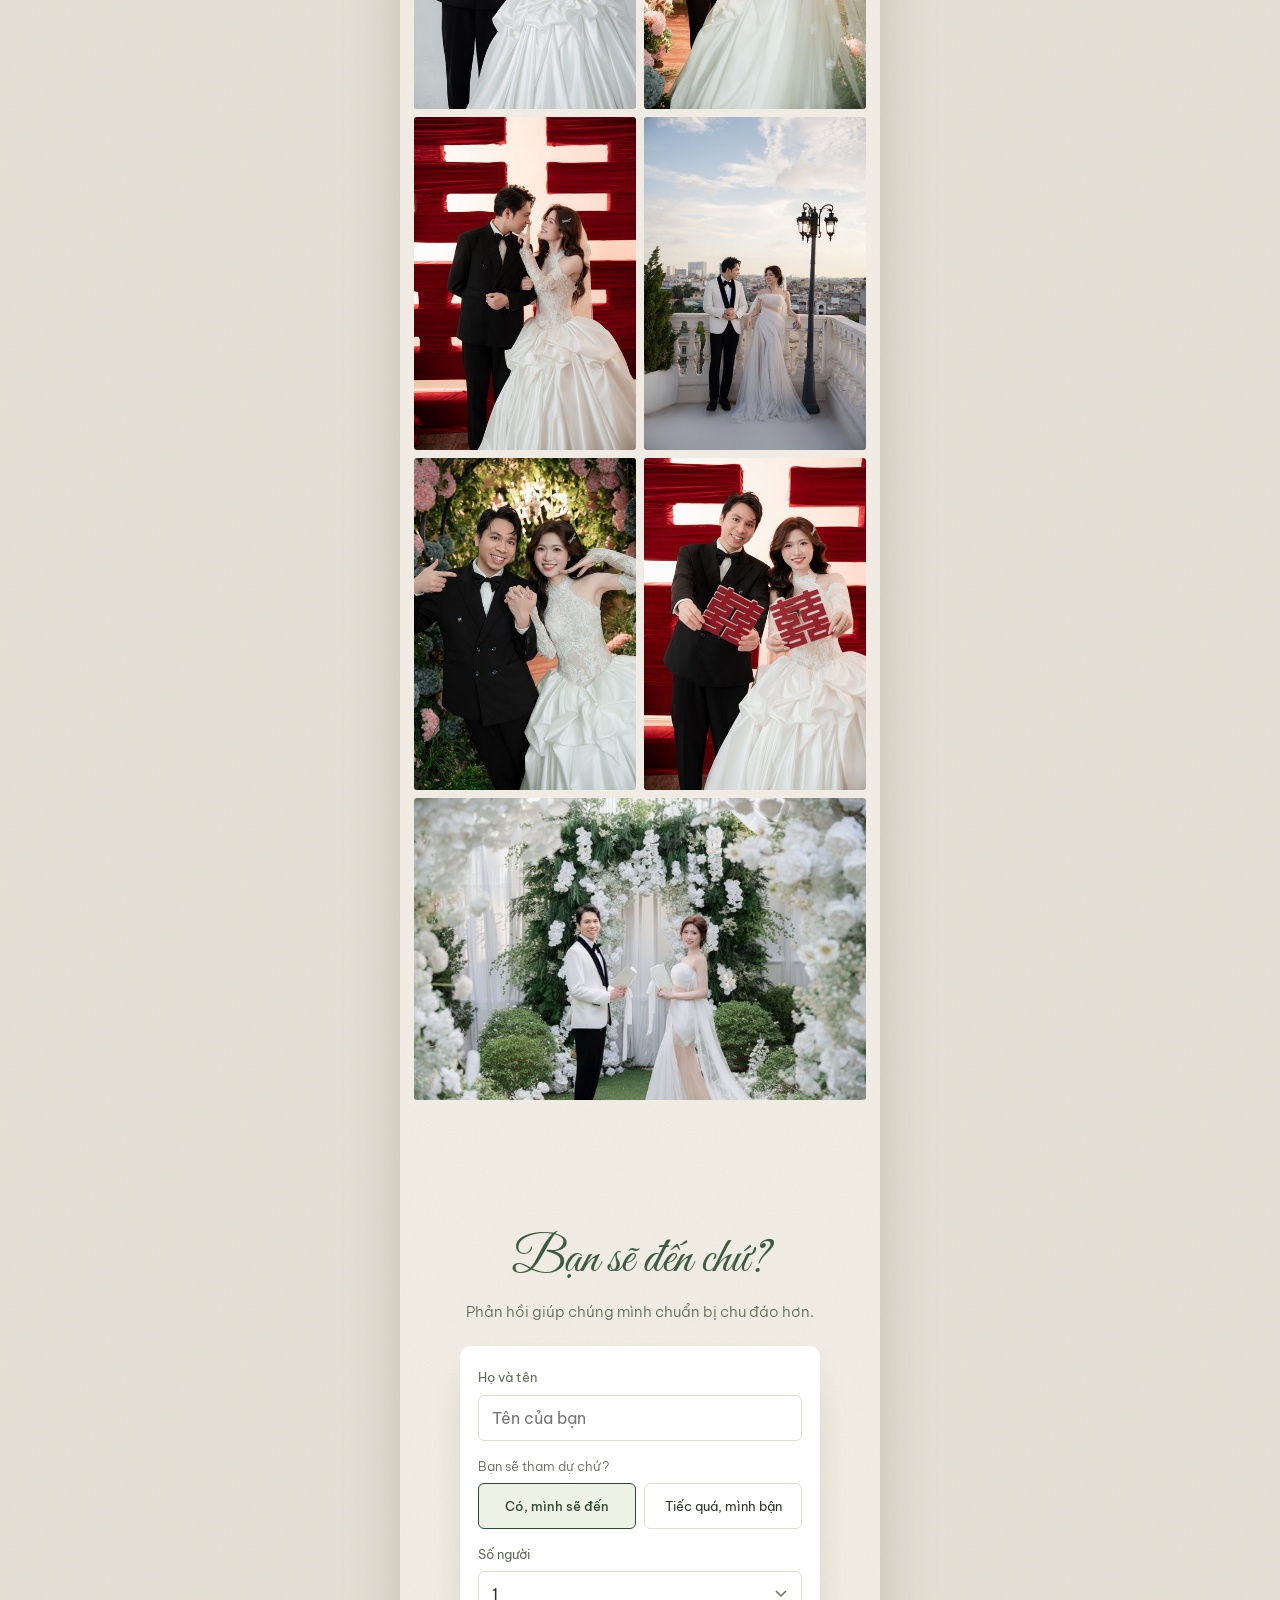
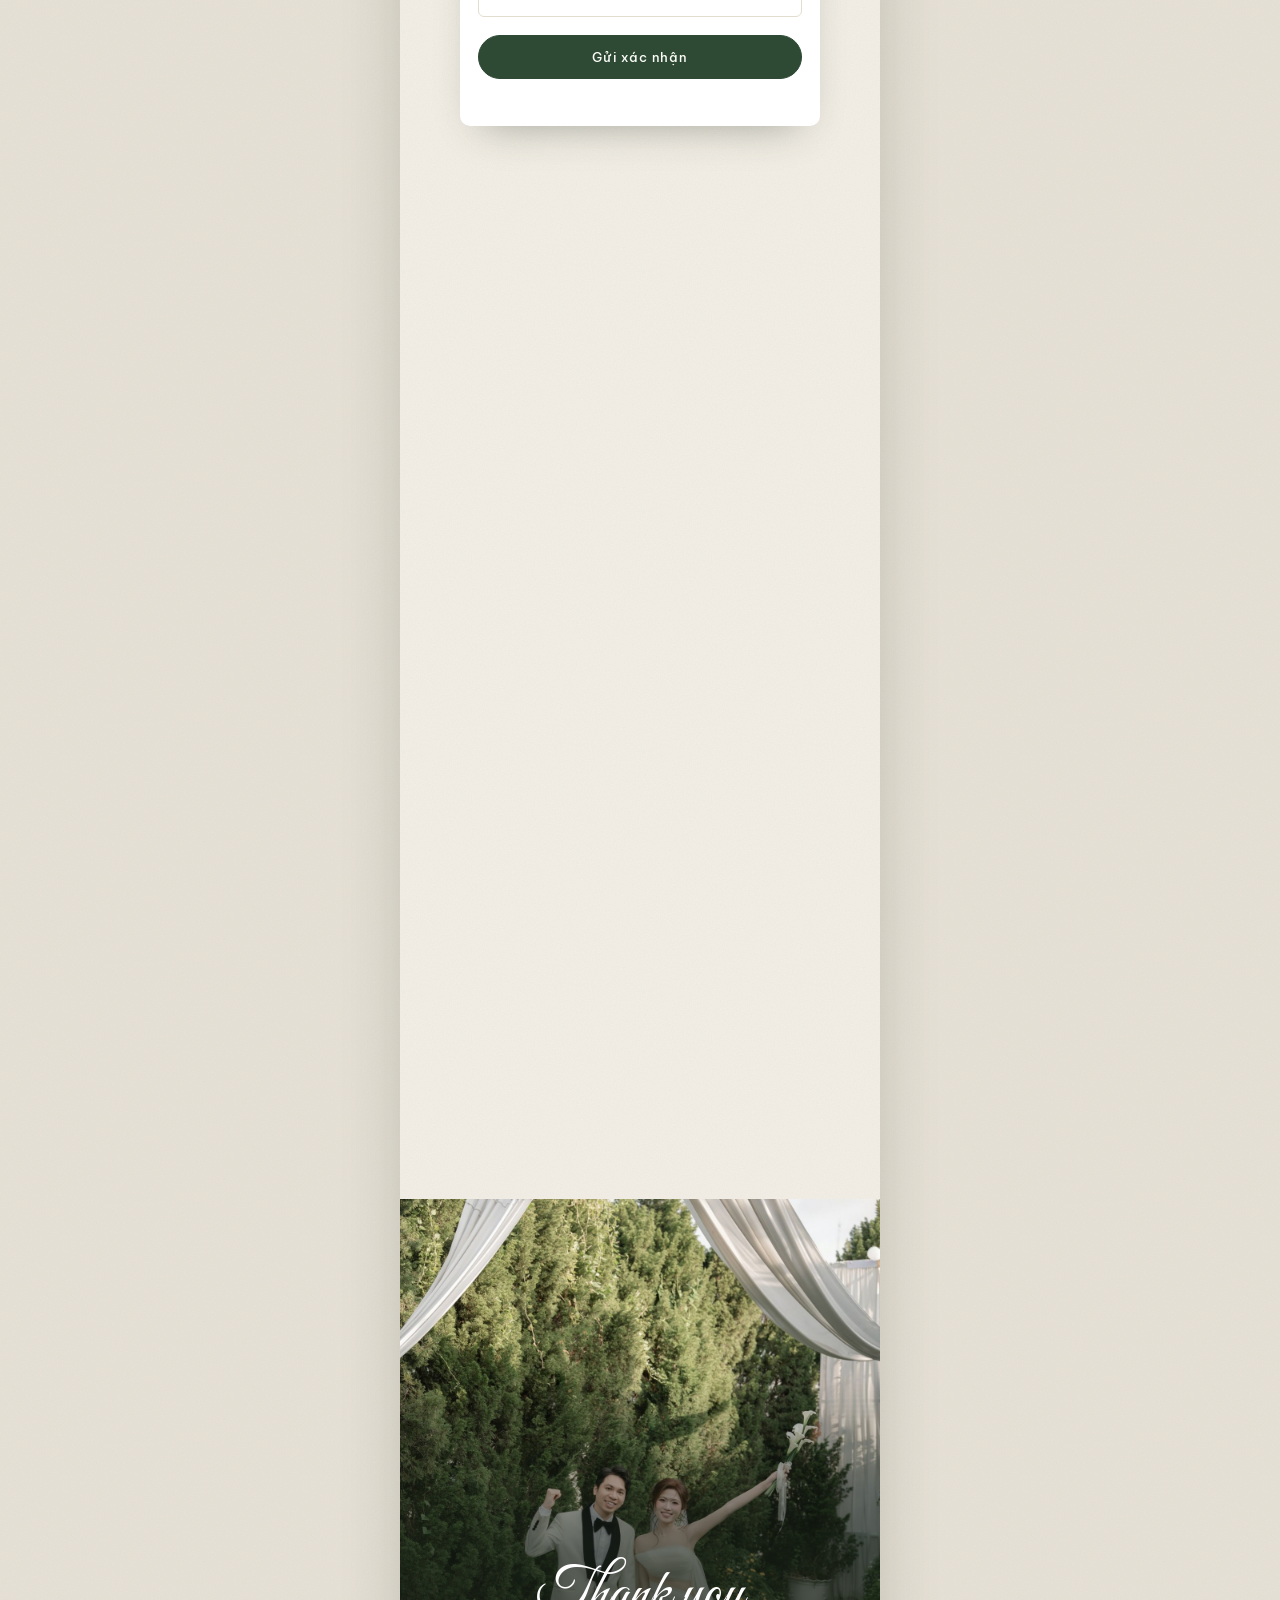
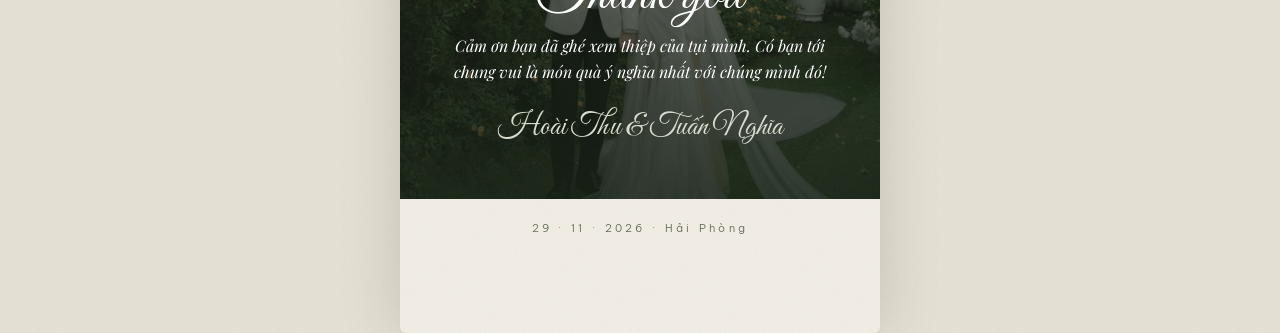
==== commit 9c19c5da: "Xưng hô dì – cháu: chỉ xưng dì Co-Authored-By: Claude Opus 5.5 <noreply@anthropic.com>" ====
--- a/nha-gai/index.html
+++ b/nha-gai/index.html
@@ -31,8 +31,8 @@
 <link rel="preconnect" href="https://fonts.googleapis.com">
 <link rel="preconnect" href="https://fonts.gstatic.com" crossorigin>
 <link rel="stylesheet" href="https://fonts.googleapis.com/css2?family=Great+Vibes&family=Cormorant+Garamond:ital,wght@0,300;0,400;0,500;0,600;1,400&family=Playfair+Display:ital,wght@0,400;0,500;0,600;1,400&family=Be+Vietnam+Pro:wght@300;400;500&display=swap">
-<link rel="stylesheet" href="css/style.css?v=20261123f">
-<link rel="stylesheet" href="css/paper.css?v=20261123f">
+<link rel="stylesheet" href="css/style.css?v=20261123g">
+<link rel="stylesheet" href="css/paper.css?v=20261123g">
 </head>
 <body class="locked">
 
@@ -344,8 +344,8 @@
   </div>
 </div>
 
-<script src="js/config.js?v=20261123f"></script>
-<script src="js/lunar.js?v=20261123f"></script>
-<script src="js/main.js?v=20261123f"></script>
+<script src="js/config.js?v=20261123g"></script>
+<script src="js/lunar.js?v=20261123g"></script>
+<script src="js/main.js?v=20261123g"></script>
 </body>
 </html>
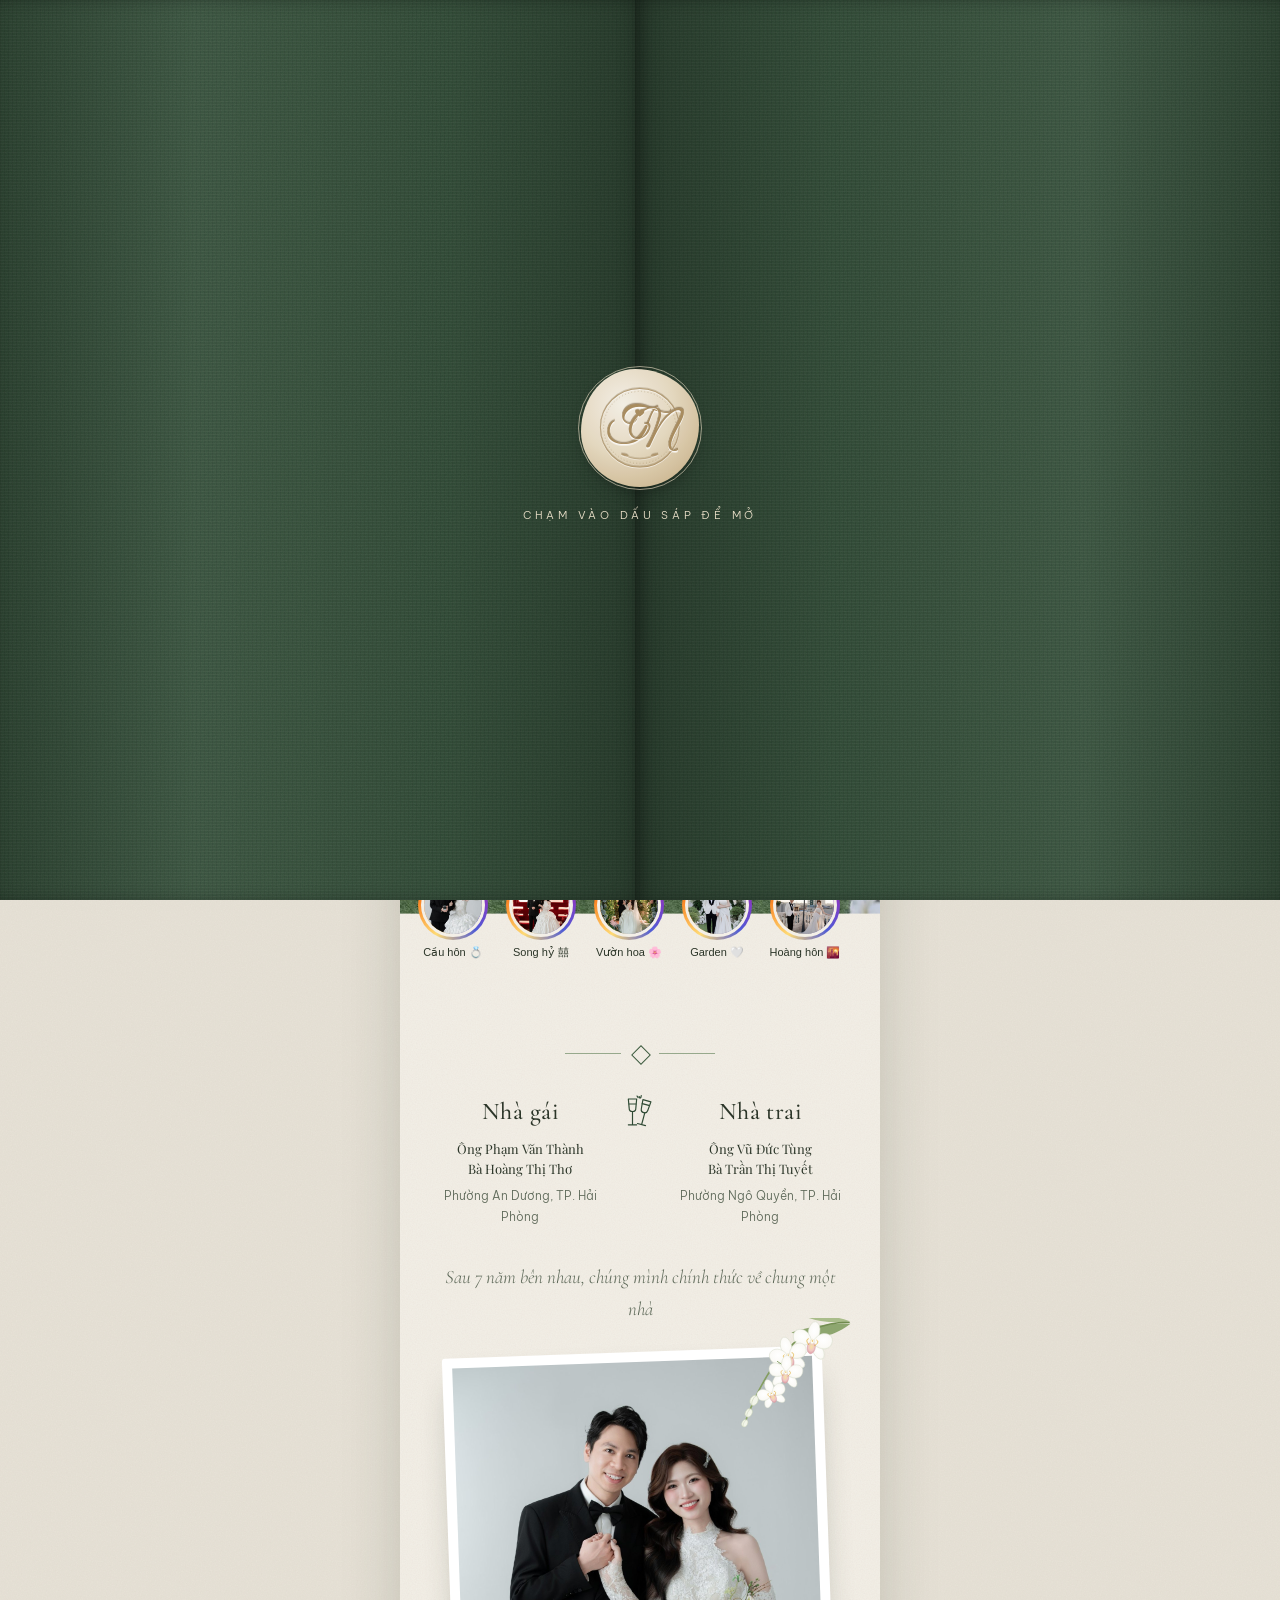
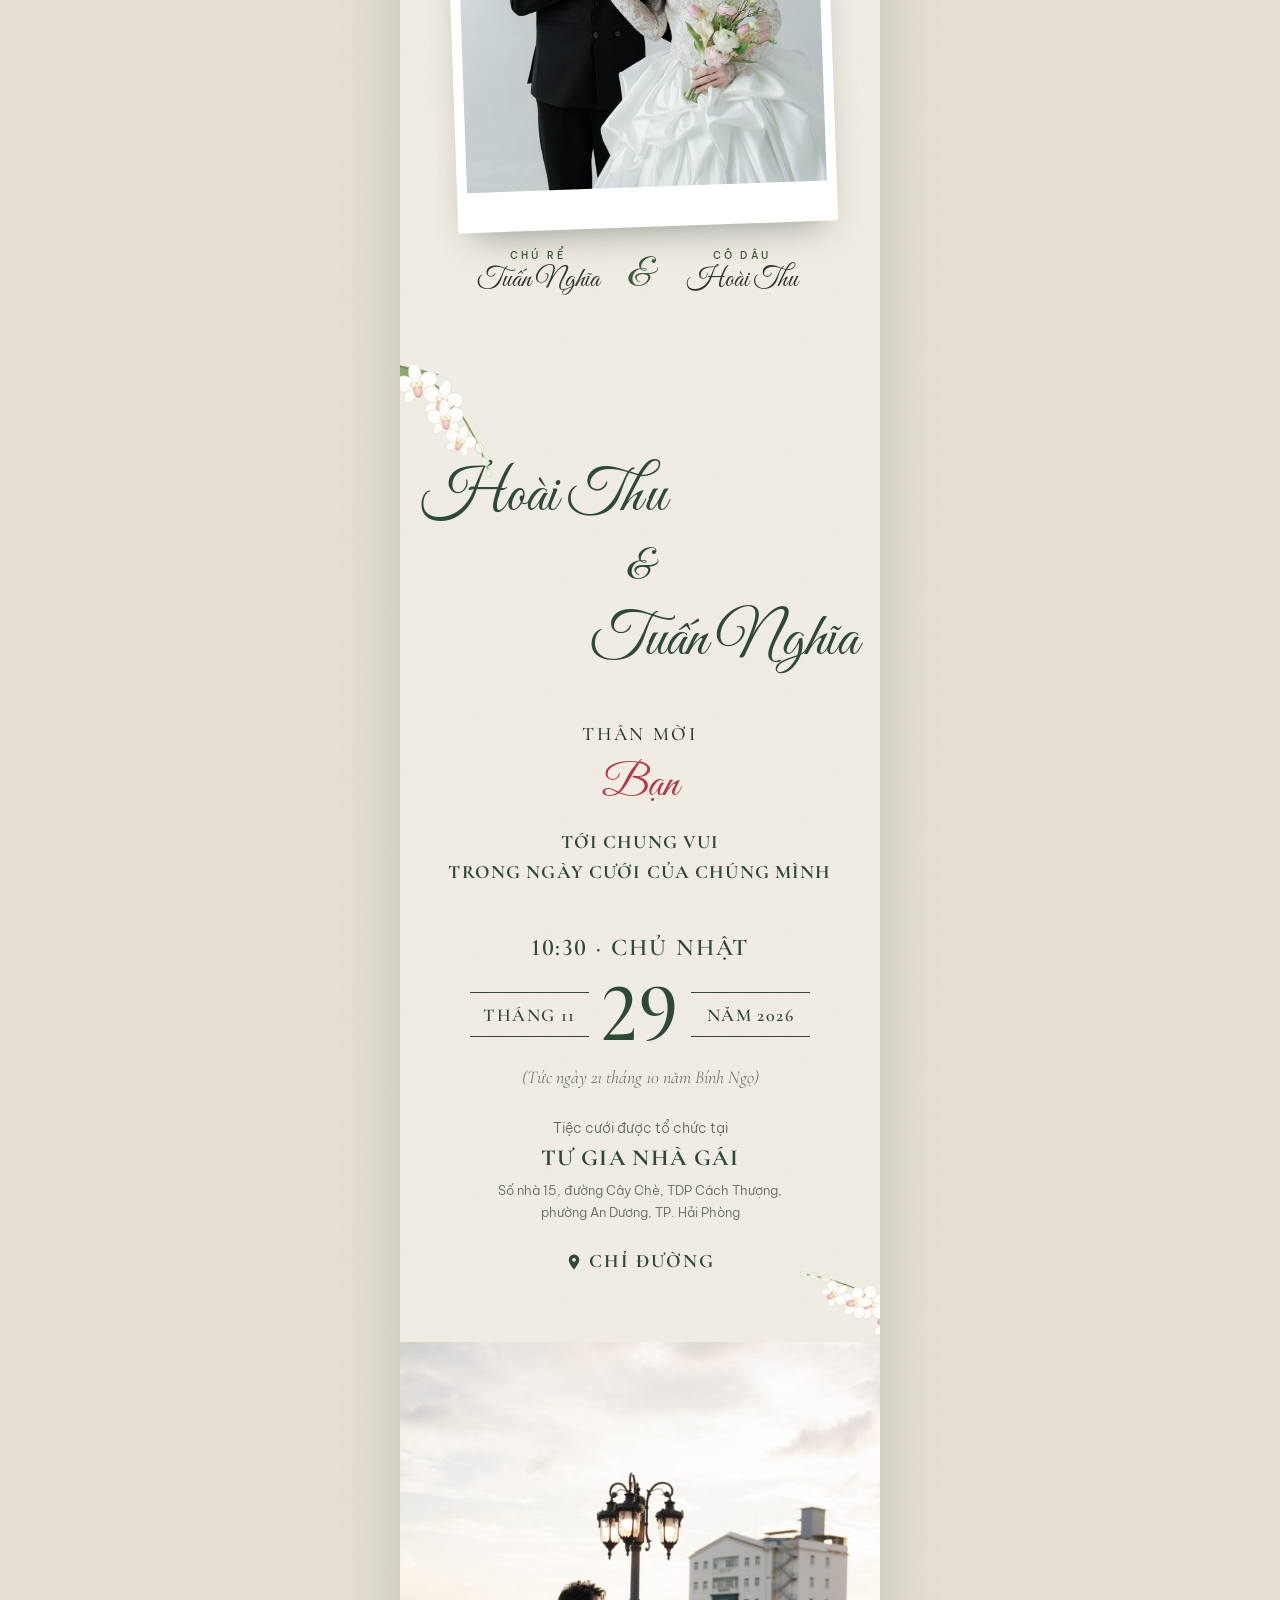
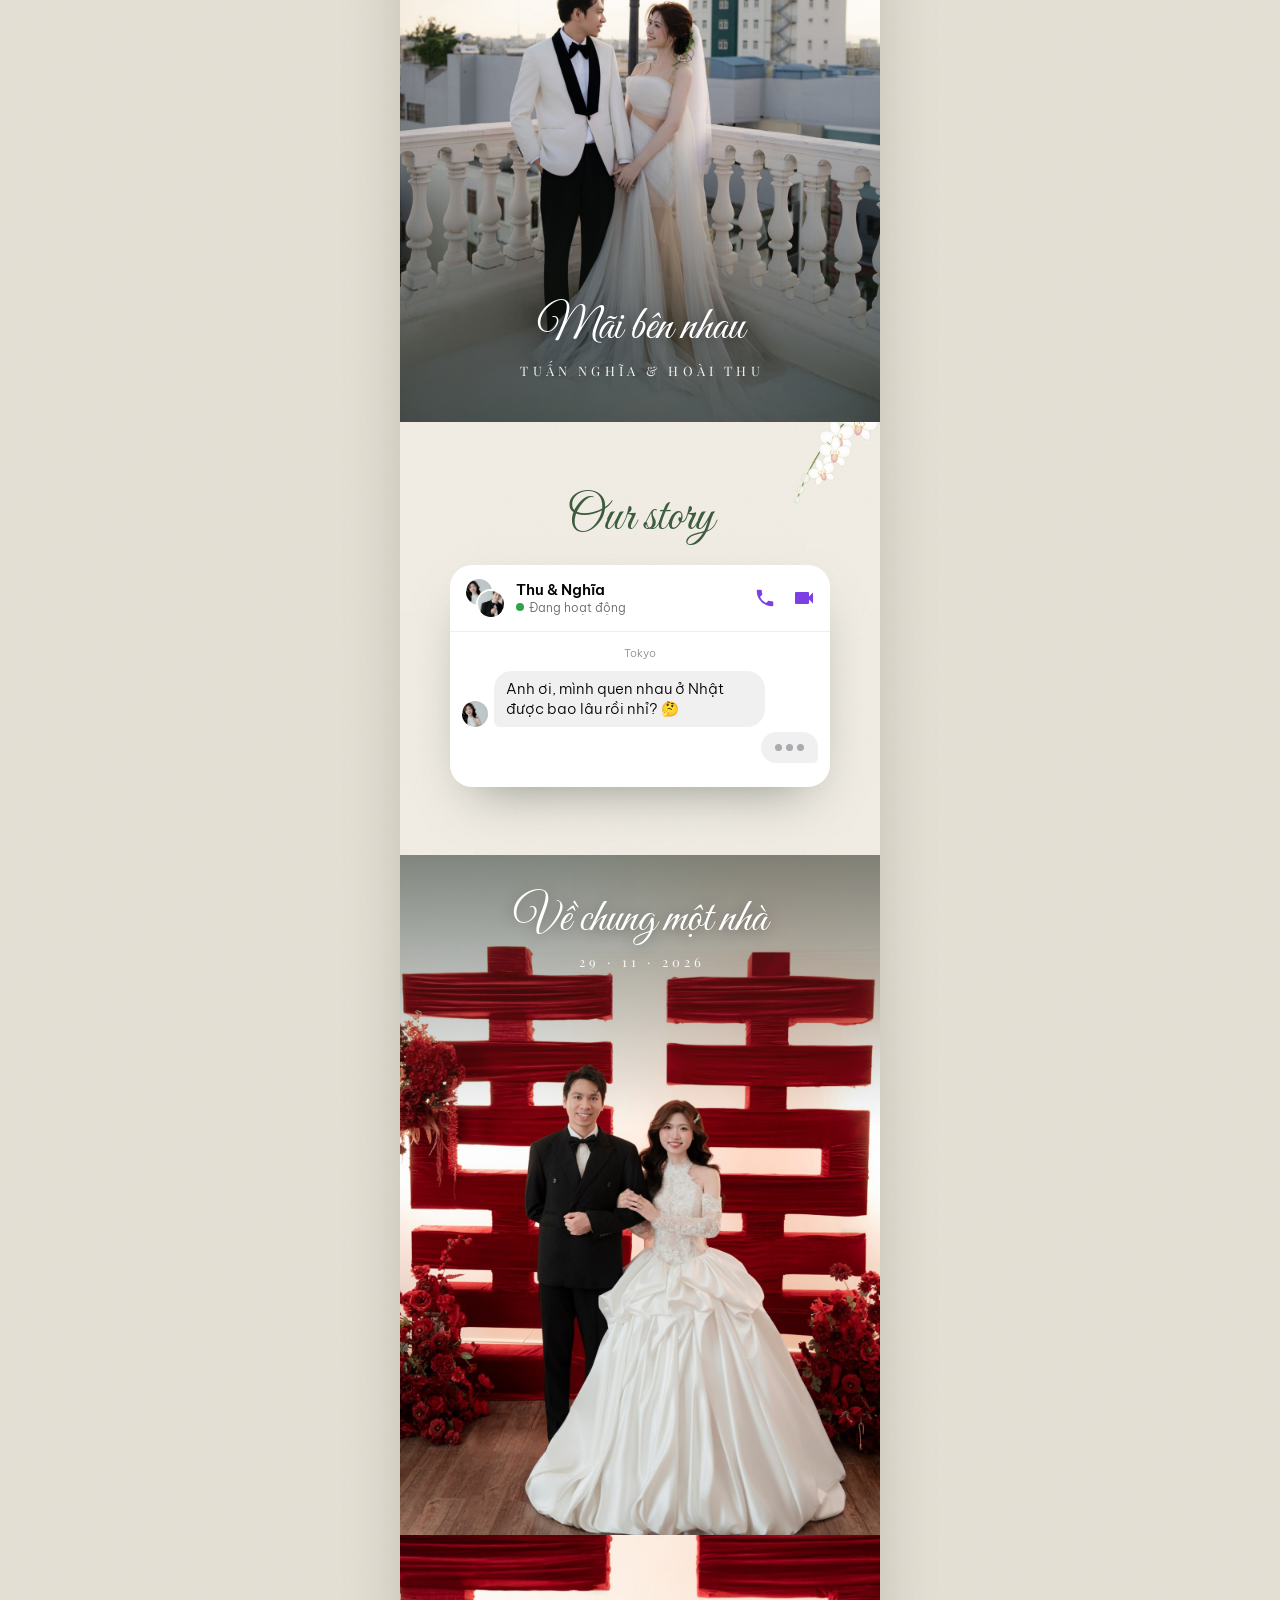
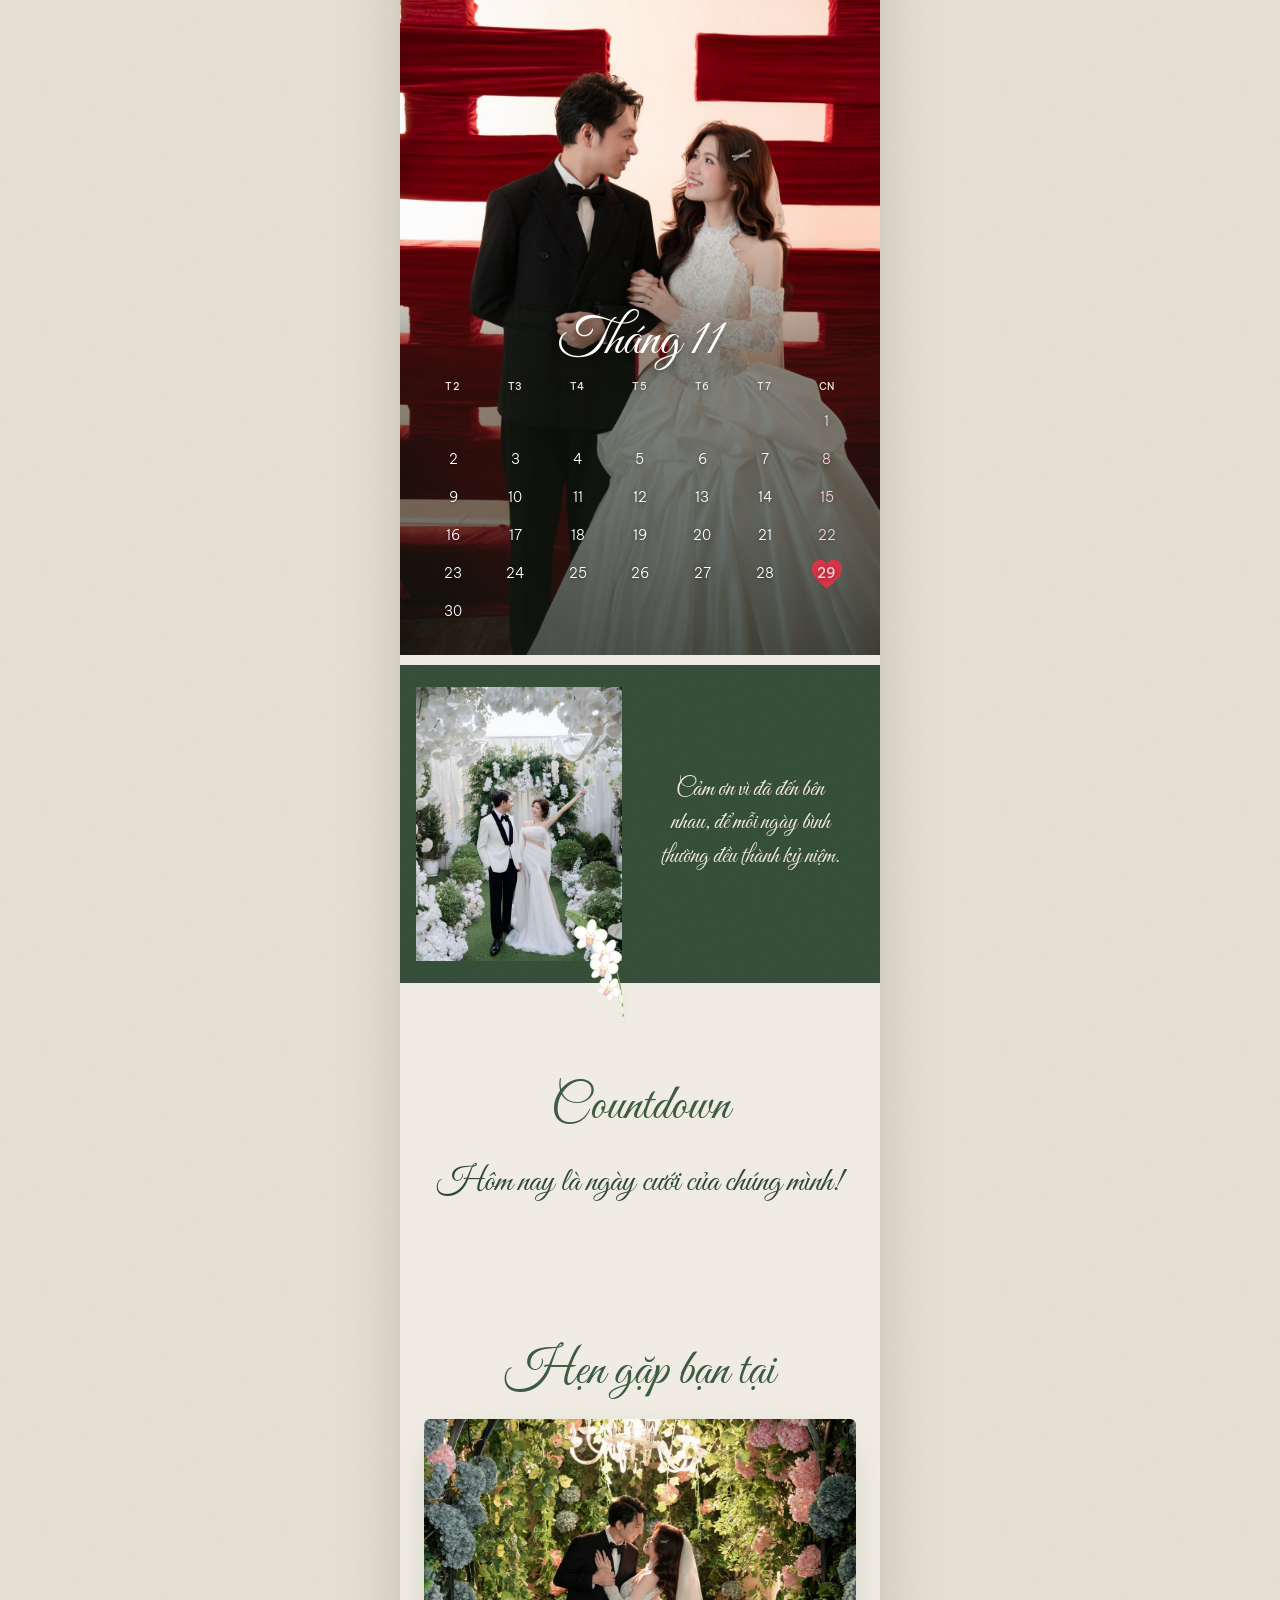
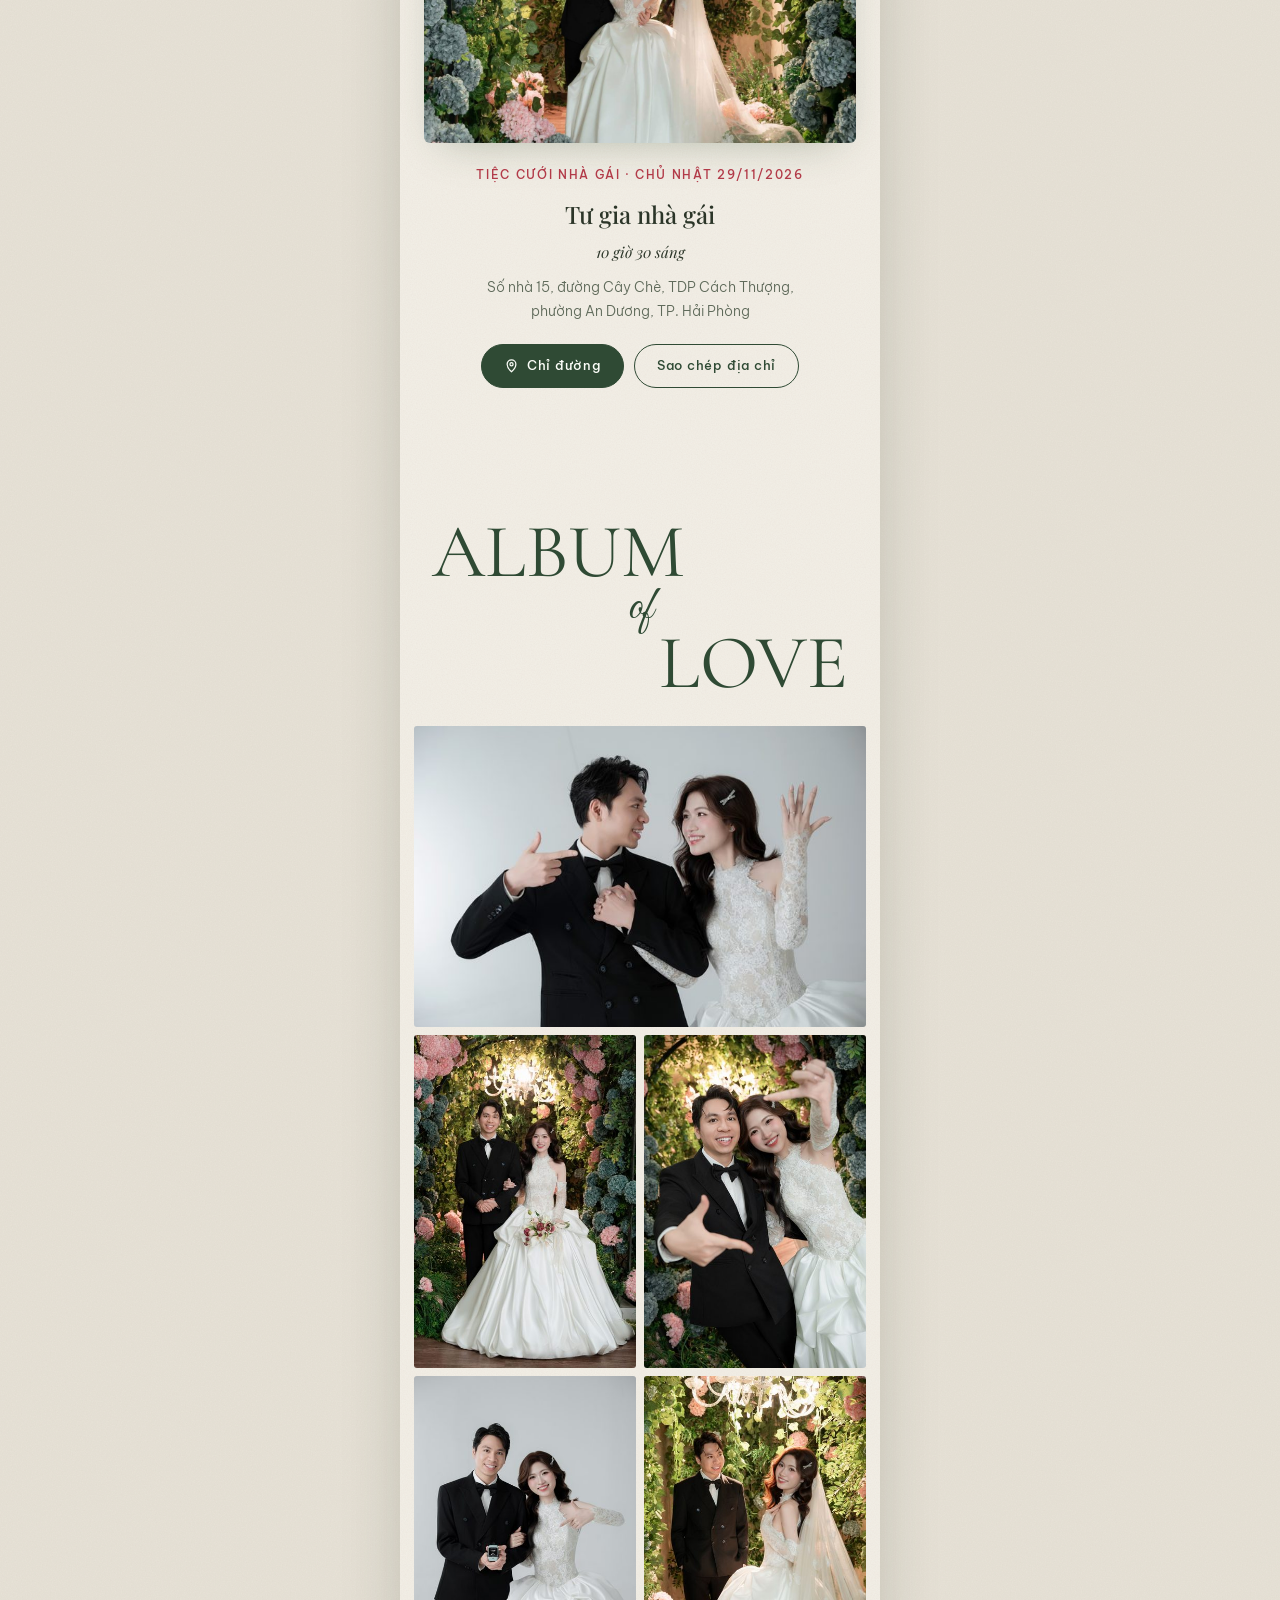
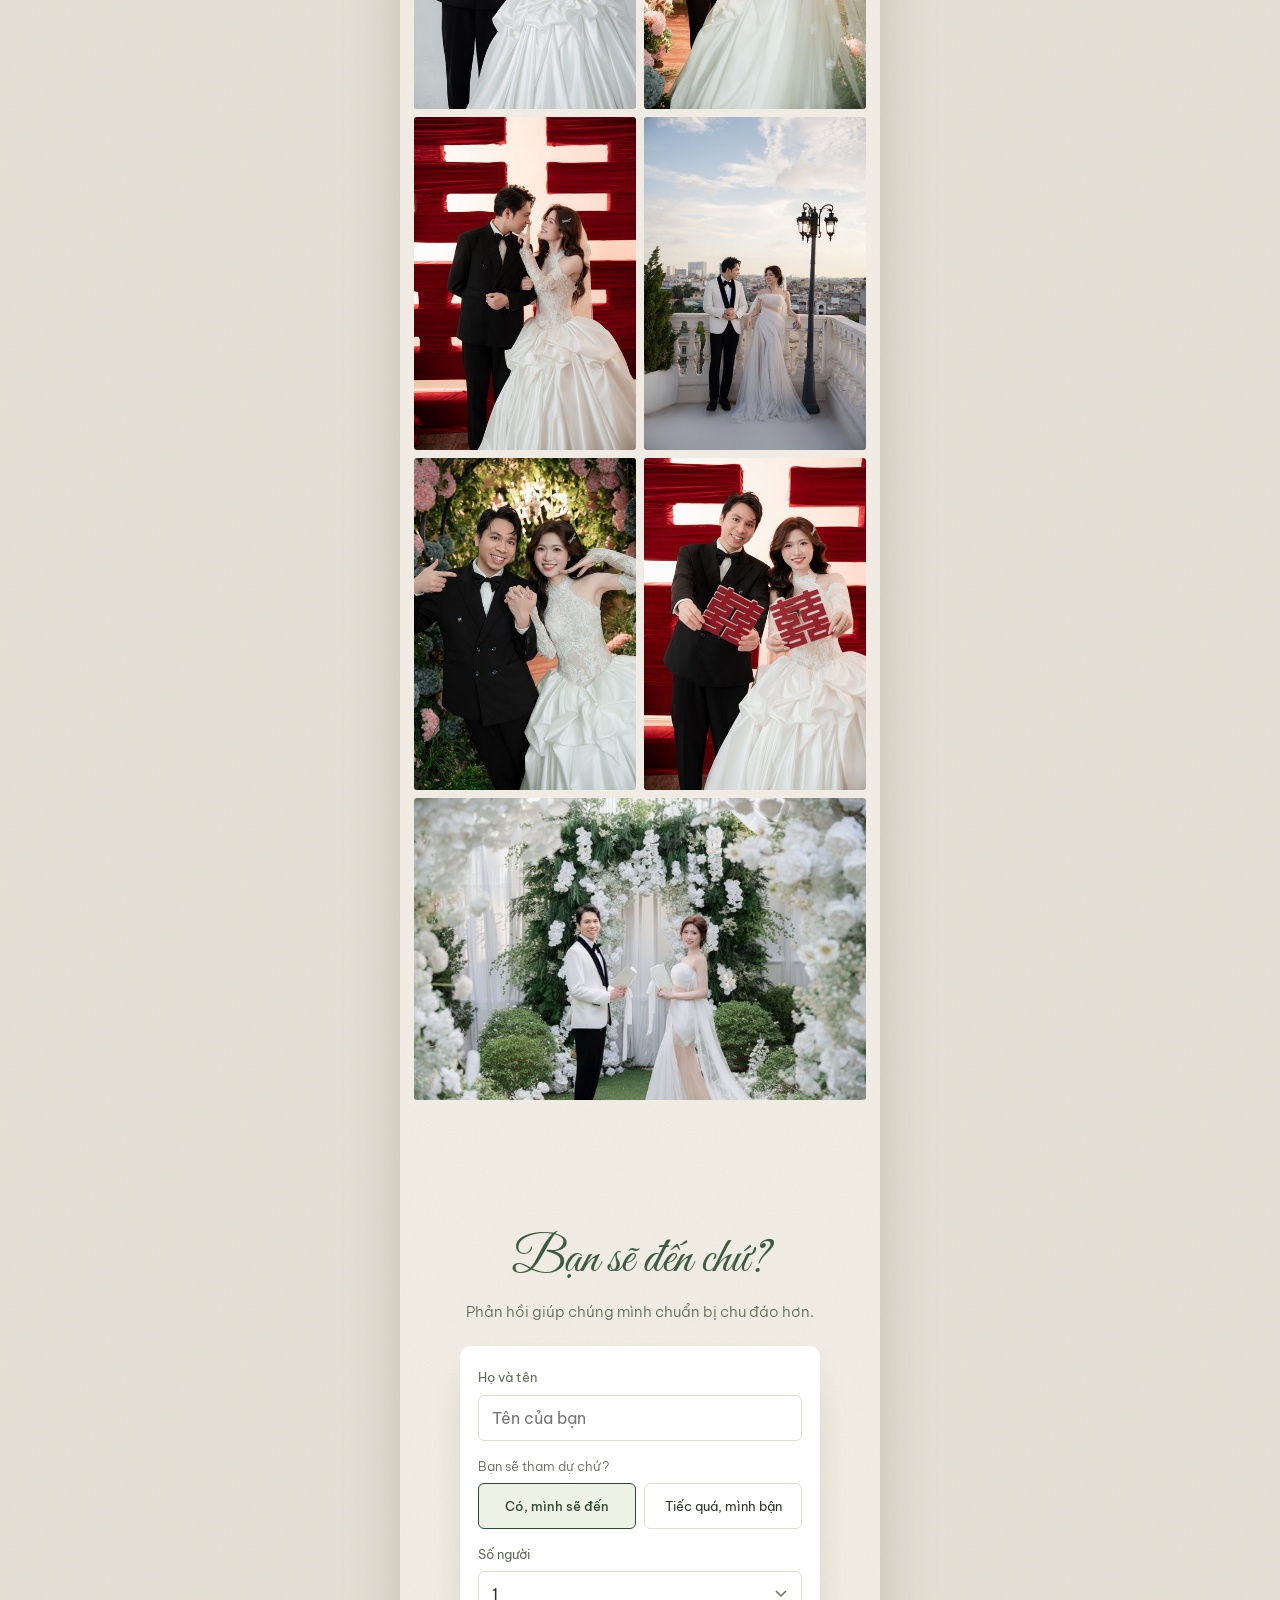
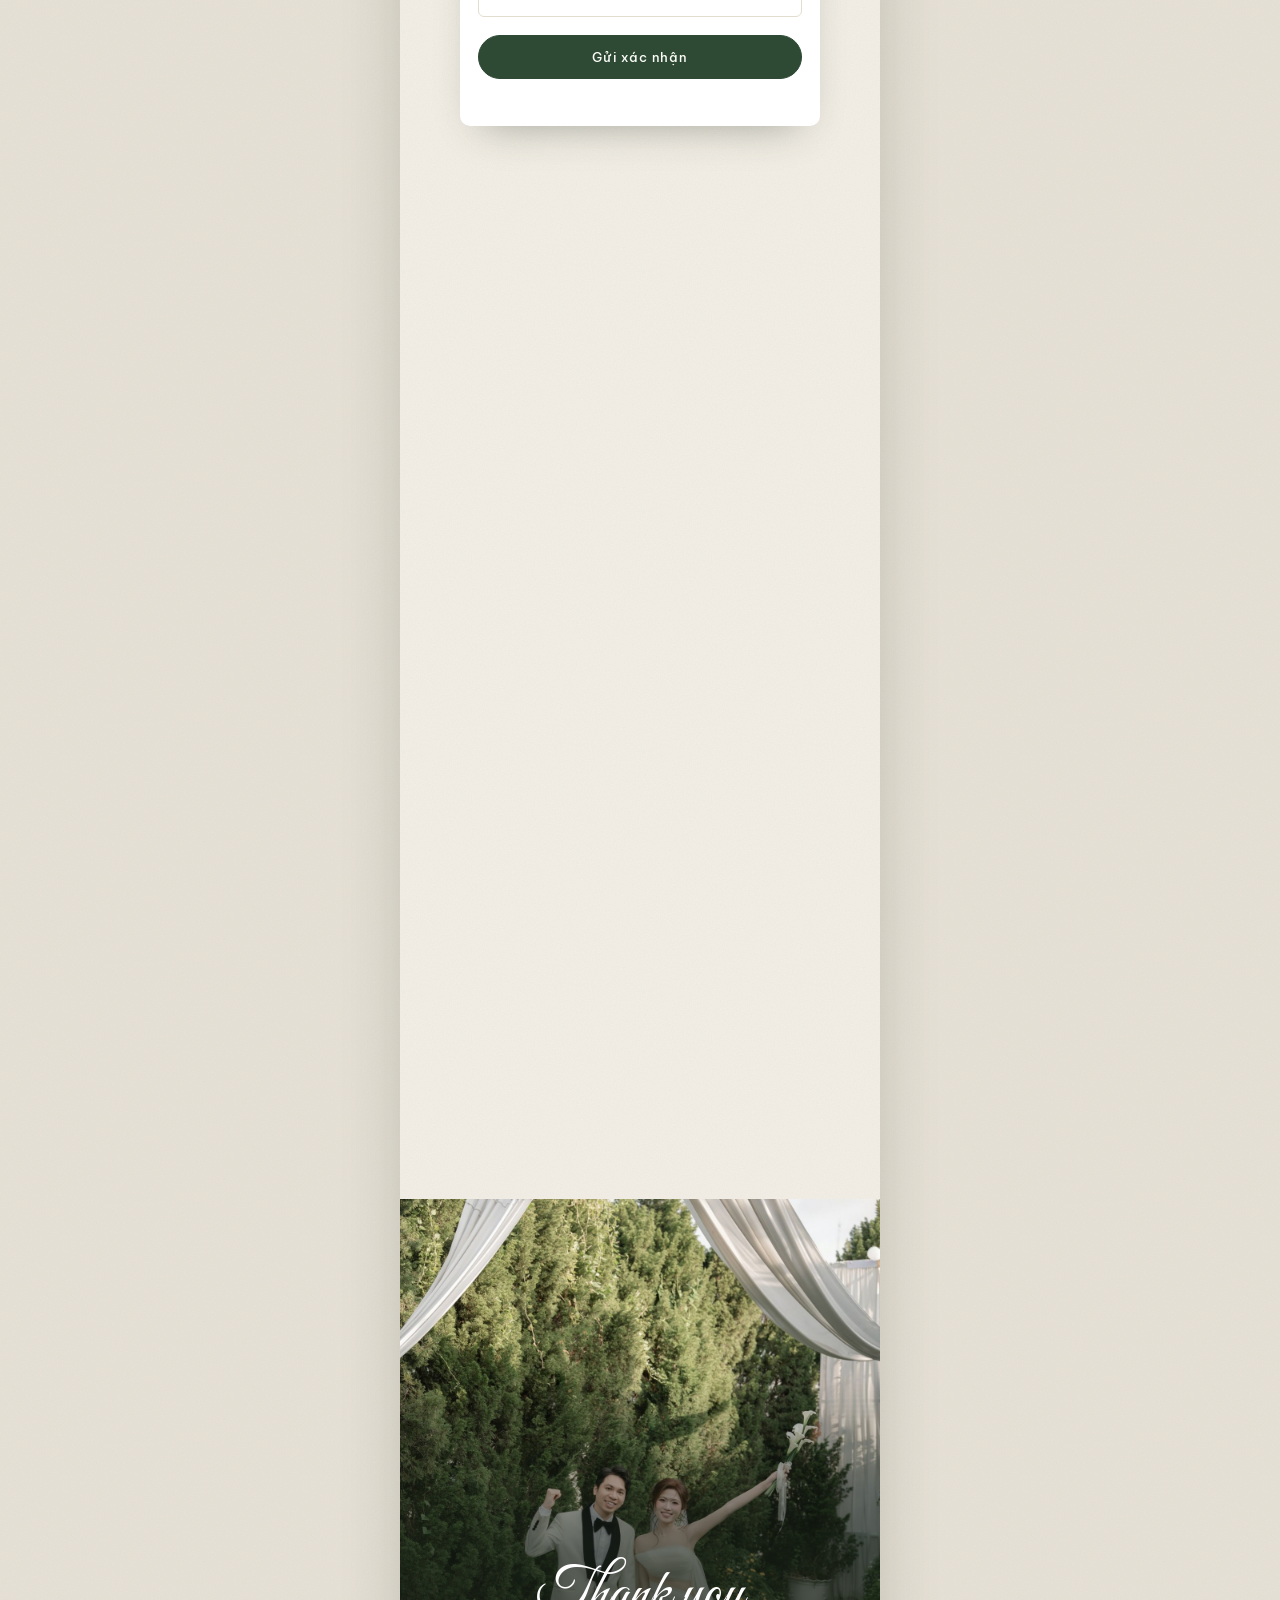
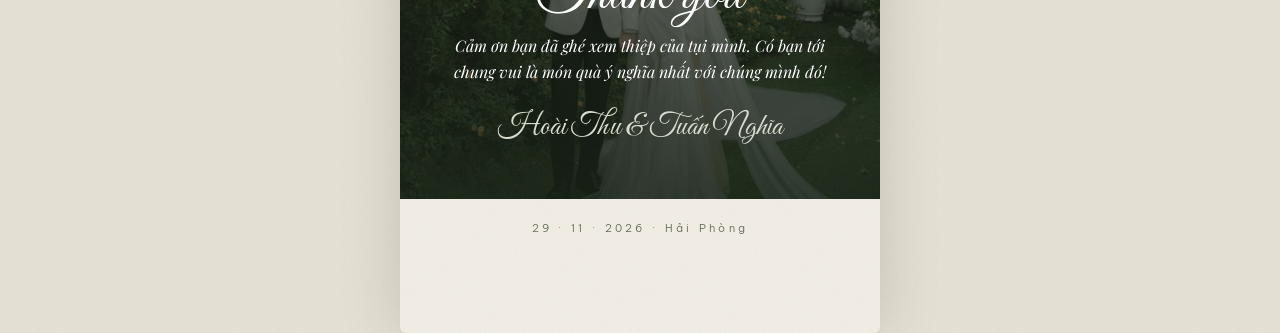
==== commit 74fbdab1: "Thêm bản tiếng Nhật (#lang=ja) cho thiệp và lựa chọn ngôn ngữ + lời nhắn tiếng Nhật ở trang admin Co" ====
--- a/nha-gai/index.html
+++ b/nha-gai/index.html
@@ -31,8 +31,8 @@
 <link rel="preconnect" href="https://fonts.googleapis.com">
 <link rel="preconnect" href="https://fonts.gstatic.com" crossorigin>
 <link rel="stylesheet" href="https://fonts.googleapis.com/css2?family=Great+Vibes&family=Cormorant+Garamond:ital,wght@0,300;0,400;0,500;0,600;1,400&family=Playfair+Display:ital,wght@0,400;0,500;0,600;1,400&family=Be+Vietnam+Pro:wght@300;400;500&display=swap">
-<link rel="stylesheet" href="css/style.css?v=20261123g">
-<link rel="stylesheet" href="css/paper.css?v=20261123g">
+<link rel="stylesheet" href="css/style.css?v=20261123j">
+<link rel="stylesheet" href="css/paper.css?v=20261123j">
 </head>
 <body class="locked">
 
@@ -344,8 +344,8 @@
   </div>
 </div>
 
-<script src="js/config.js?v=20261123g"></script>
-<script src="js/lunar.js?v=20261123g"></script>
-<script src="js/main.js?v=20261123g"></script>
+<script src="js/config.js?v=20261123j"></script>
+<script src="js/lunar.js?v=20261123j"></script>
+<script src="js/main.js?v=20261123j"></script>
 </body>
 </html>
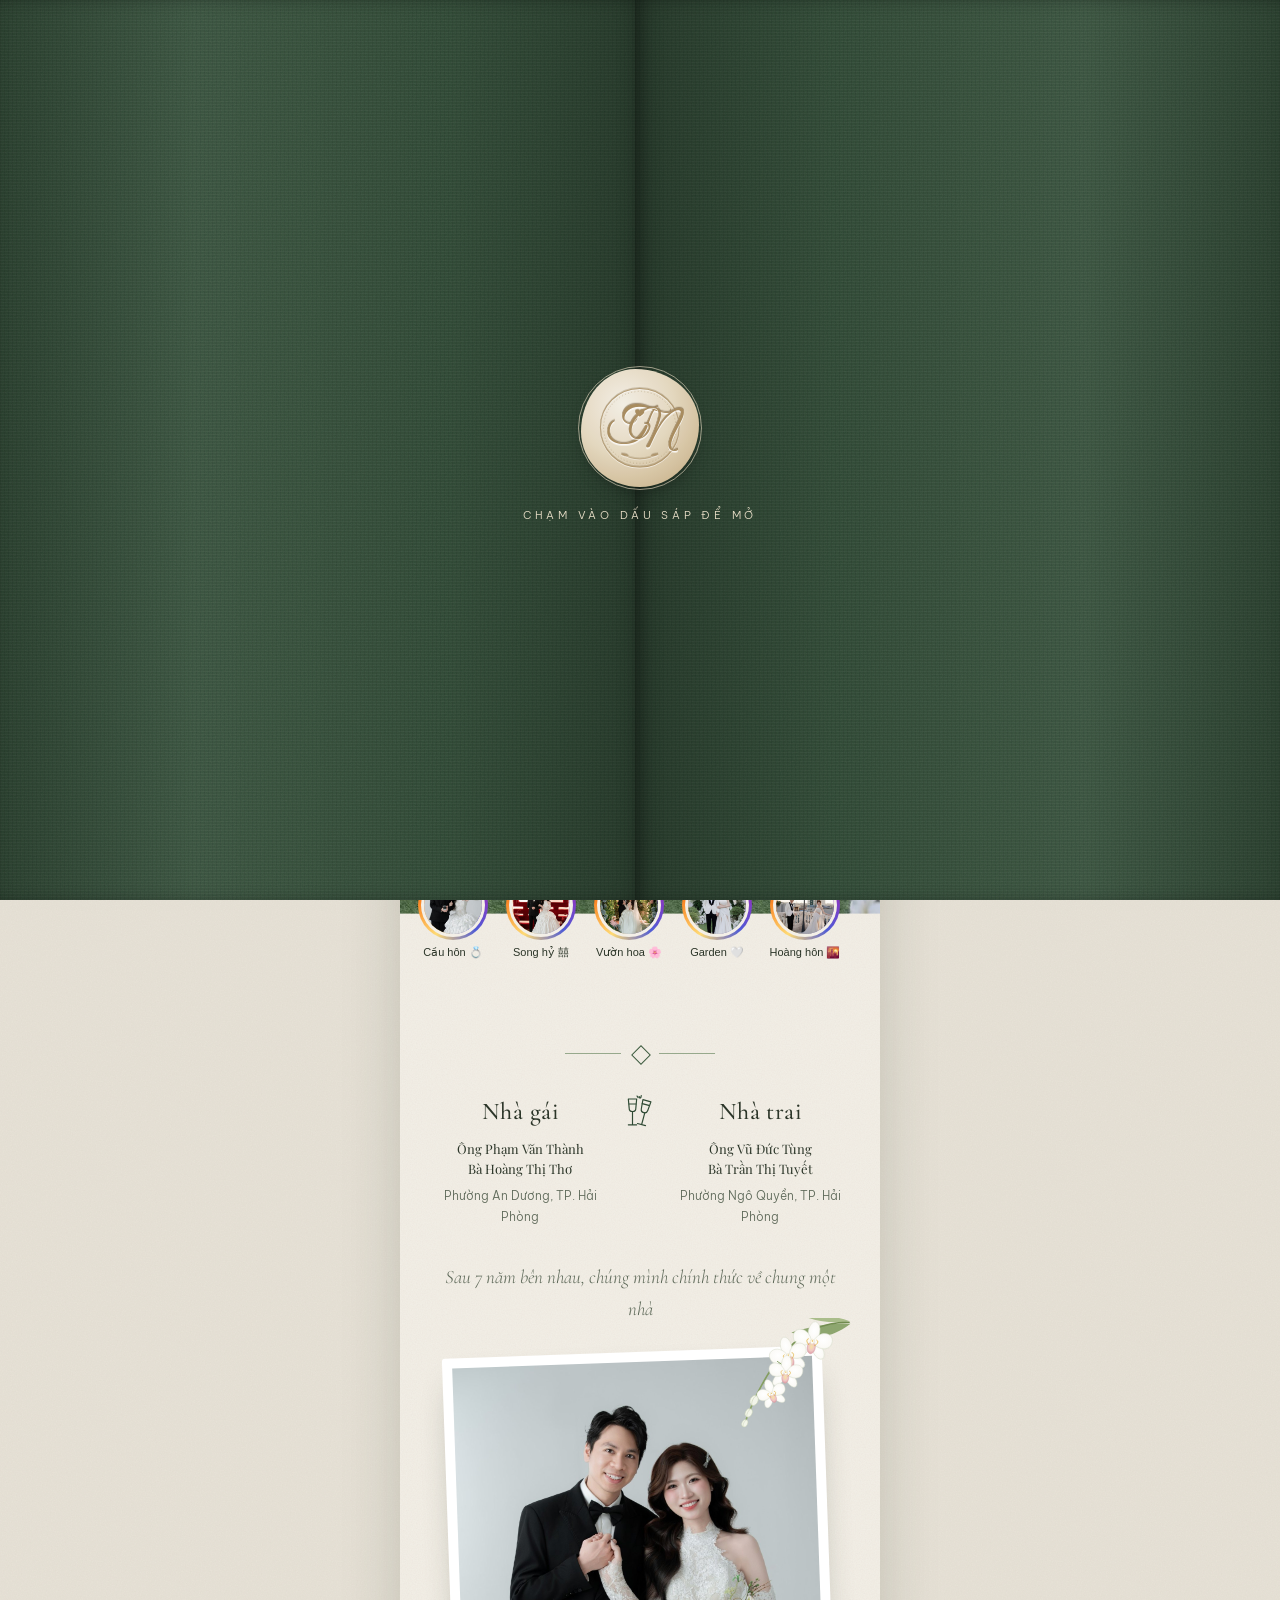
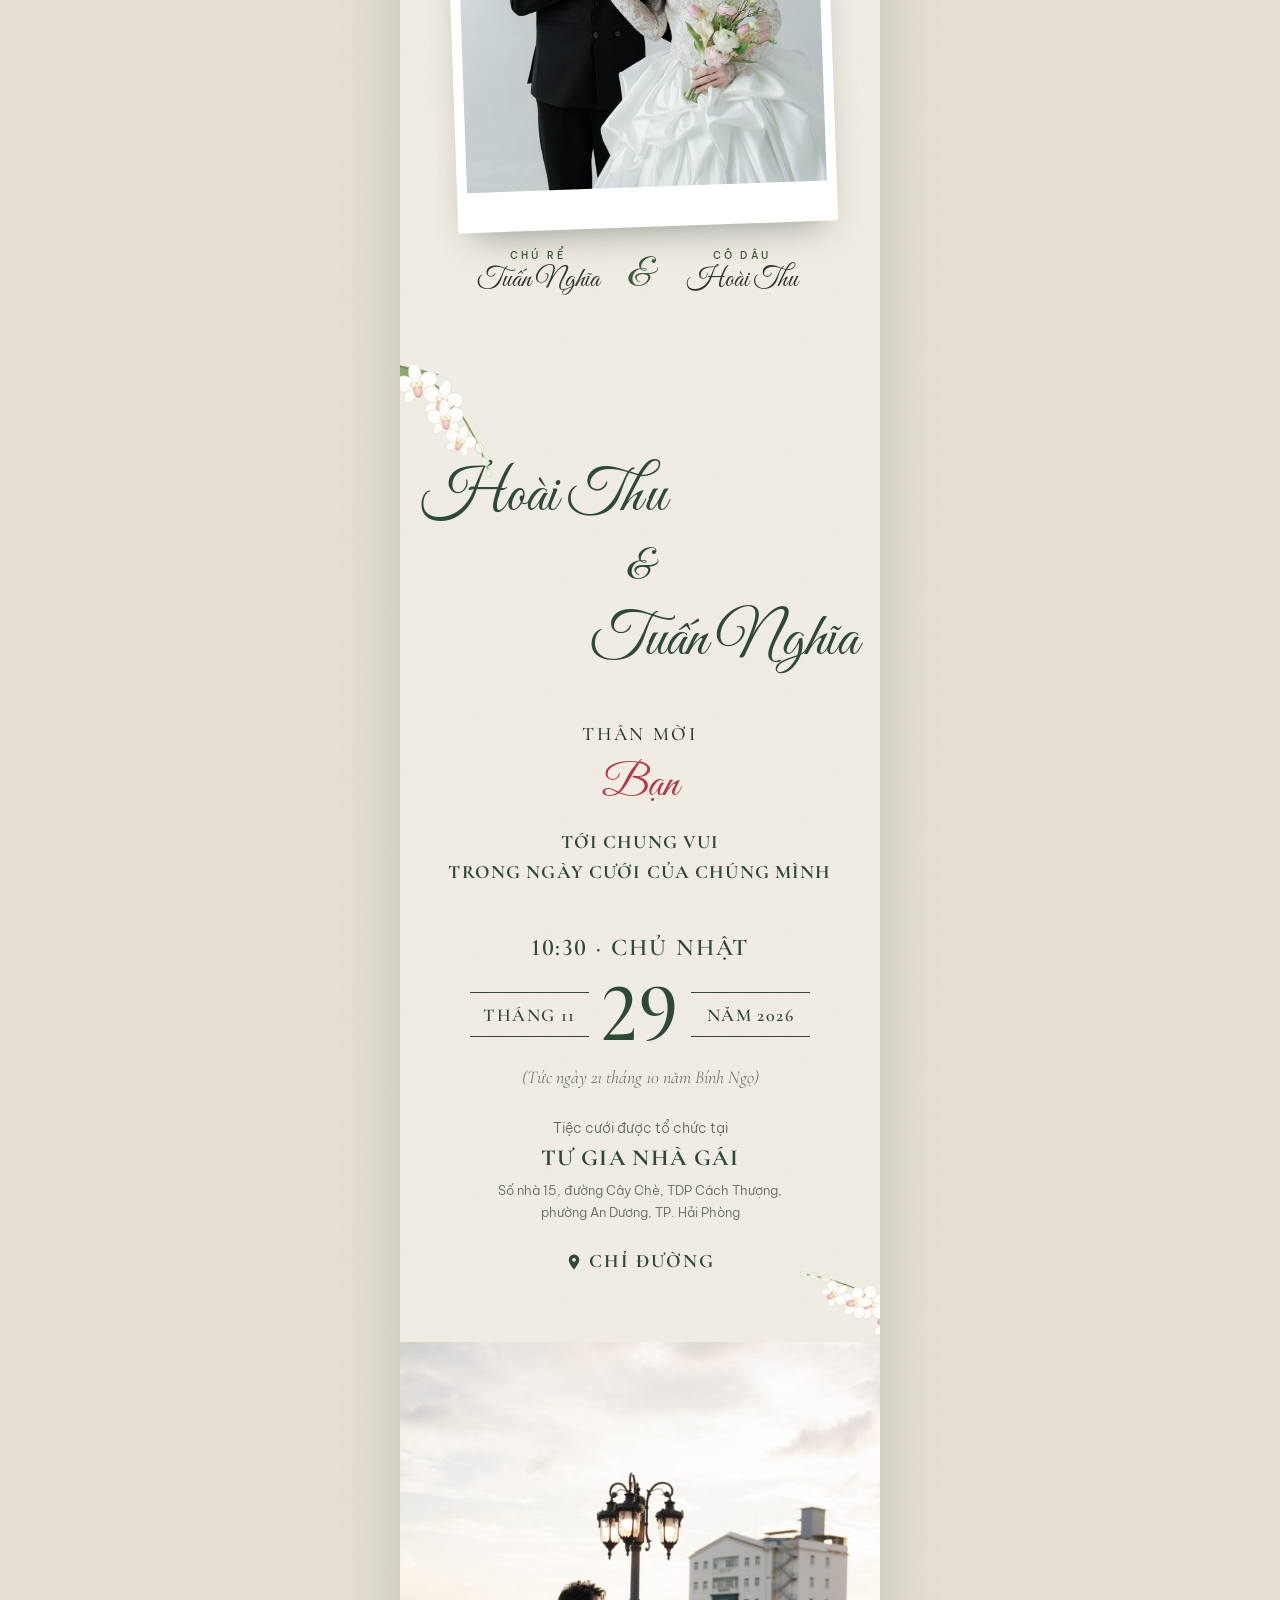
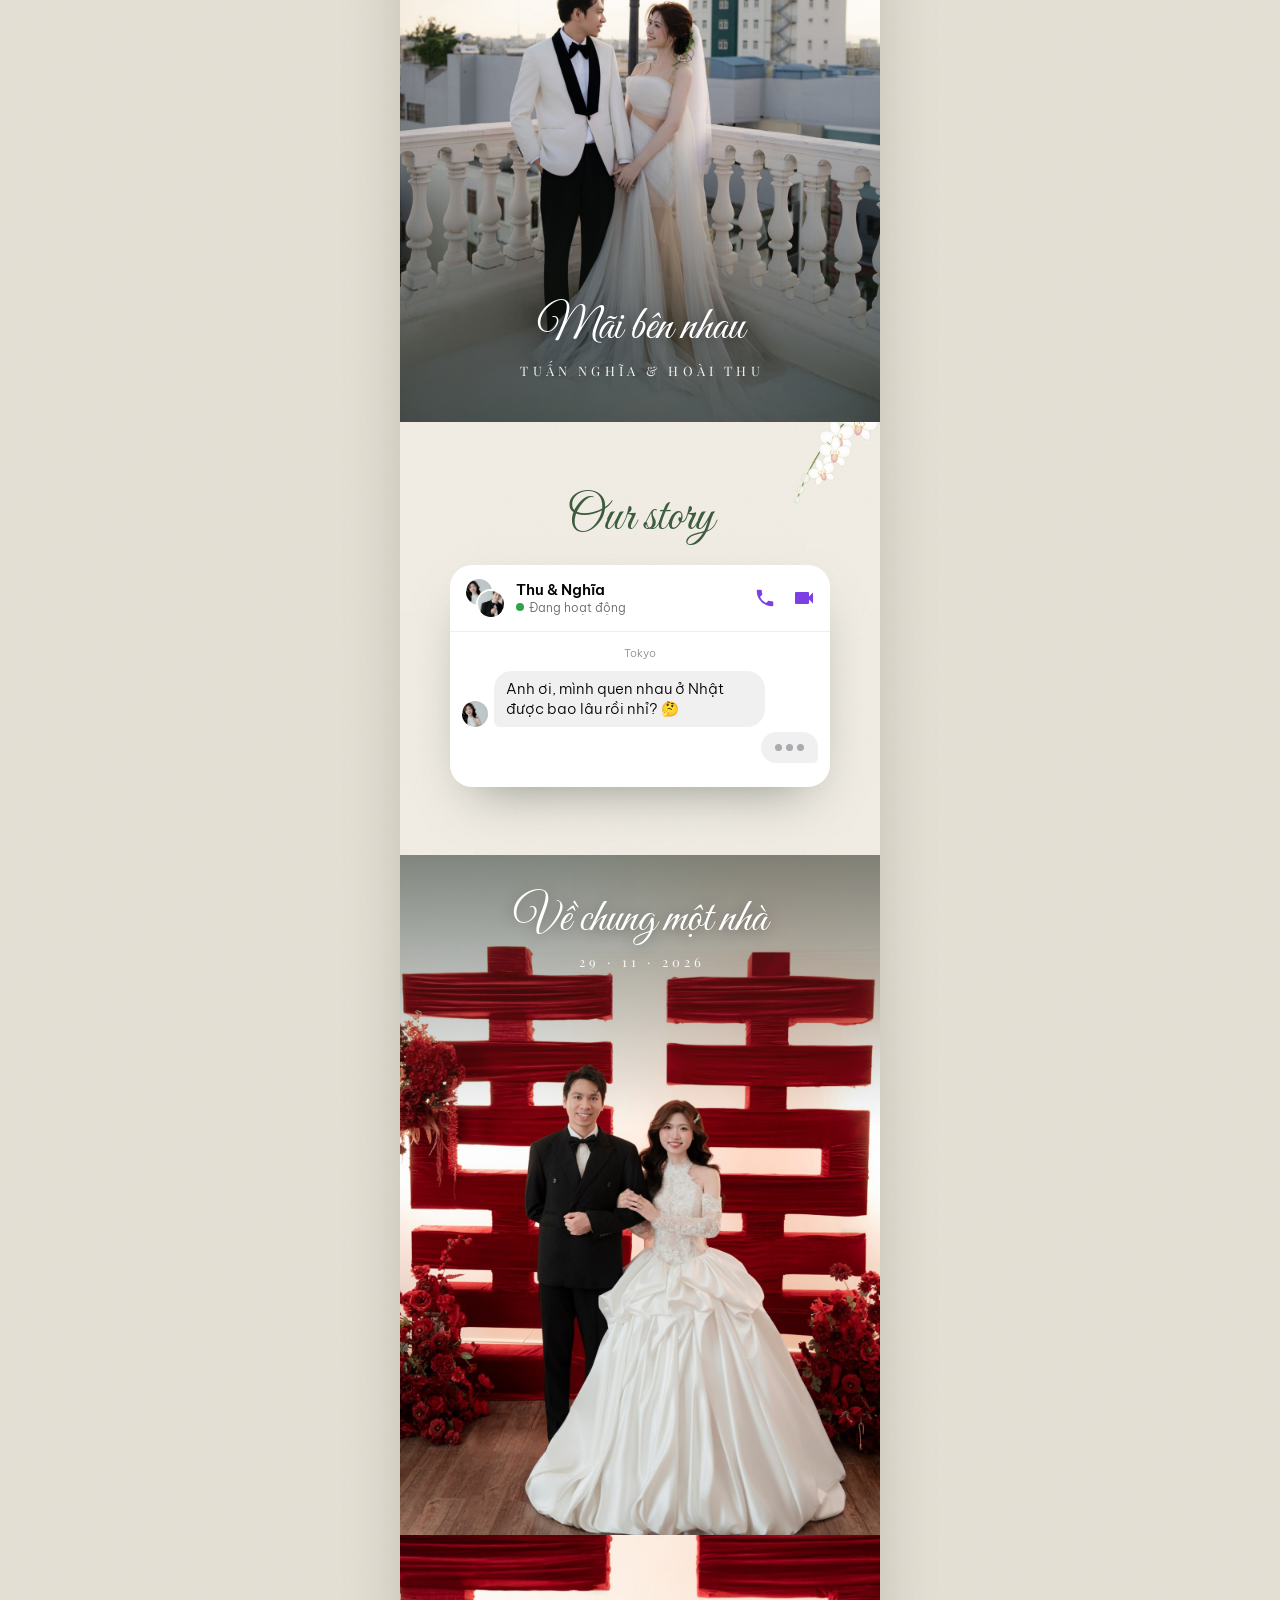
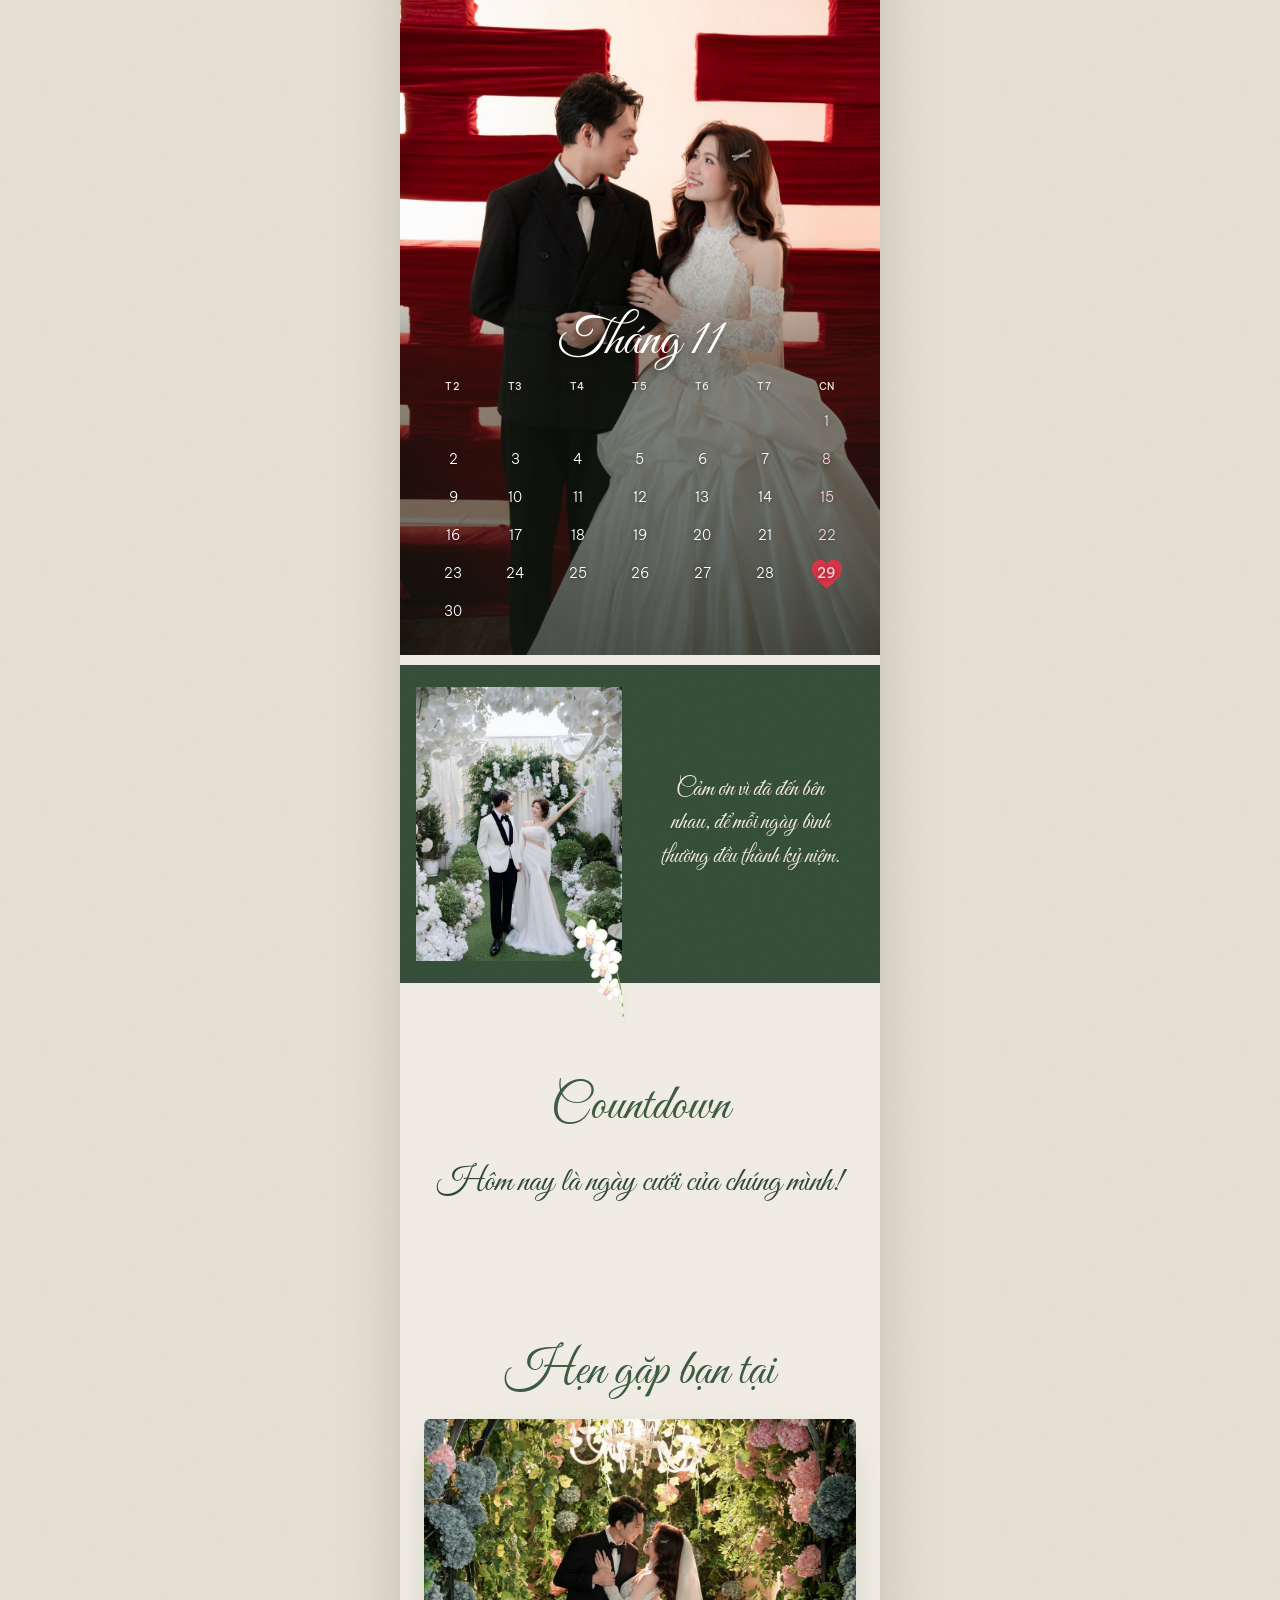
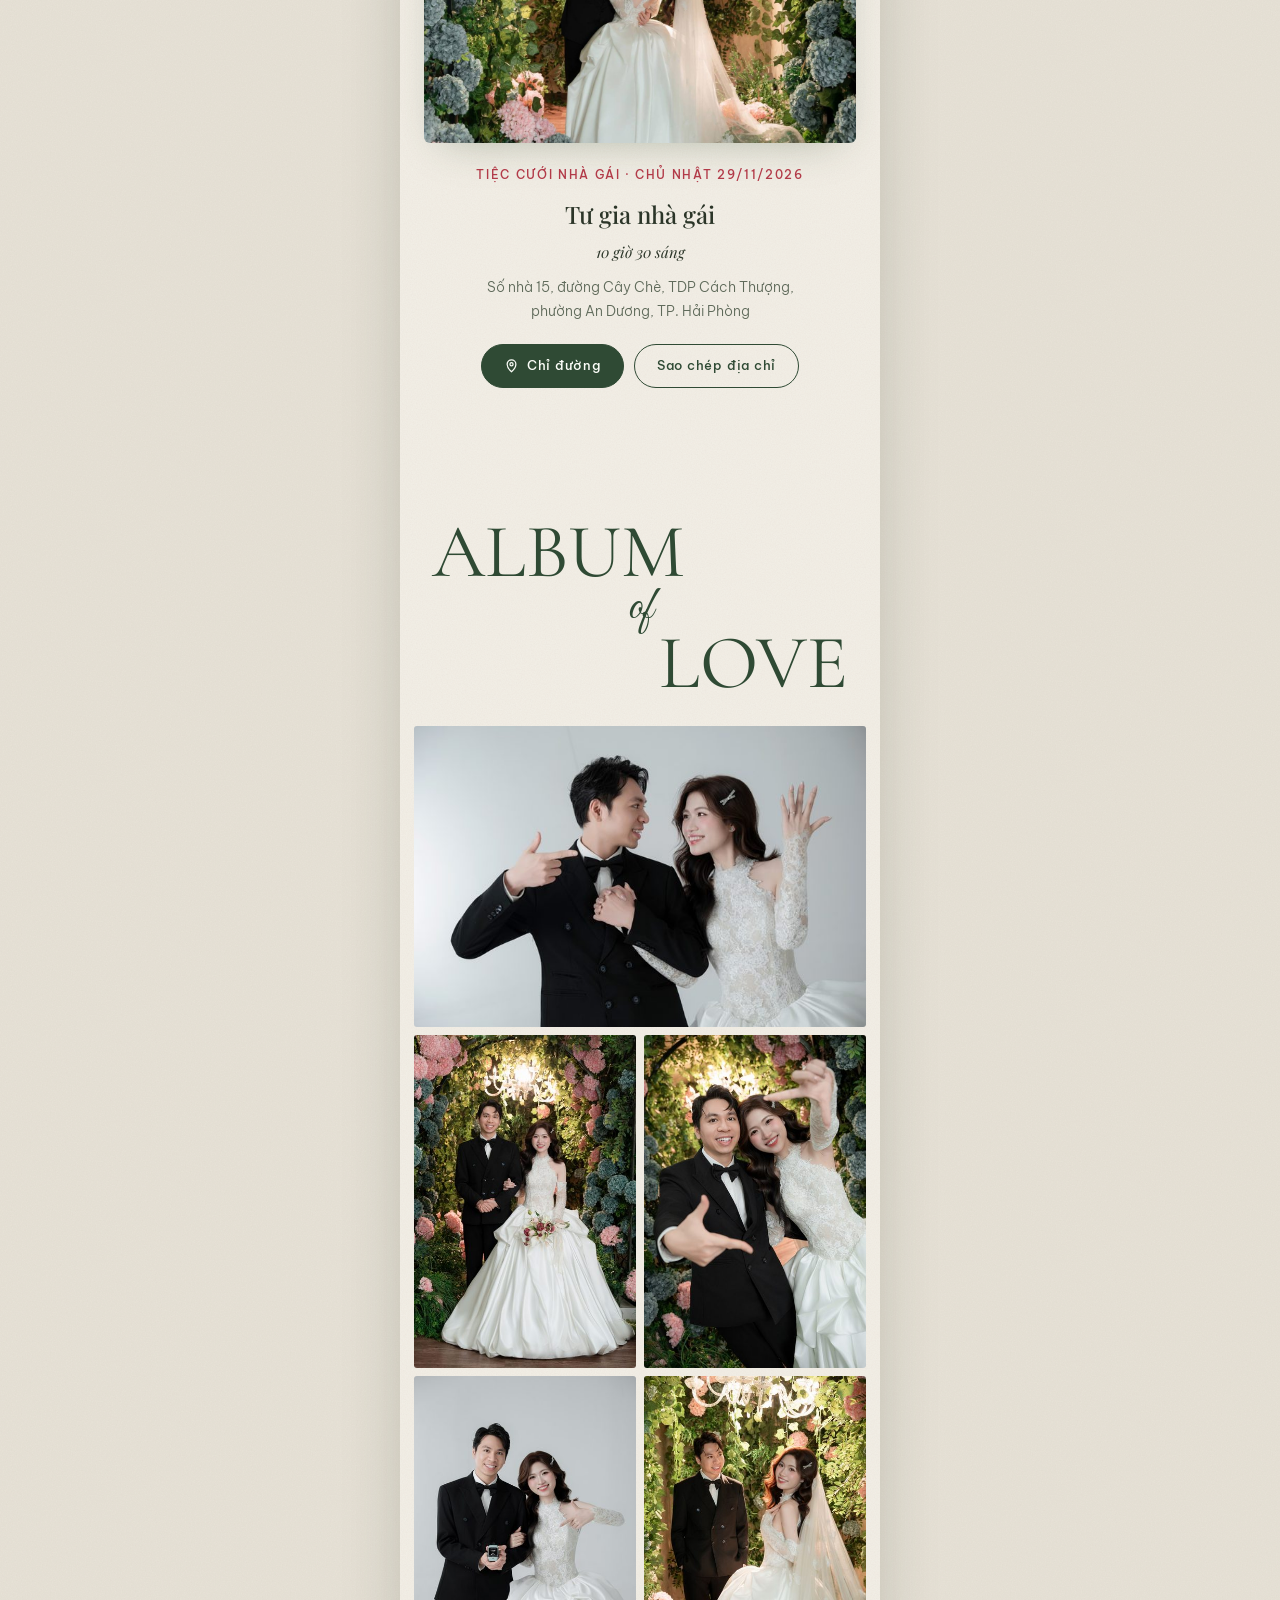
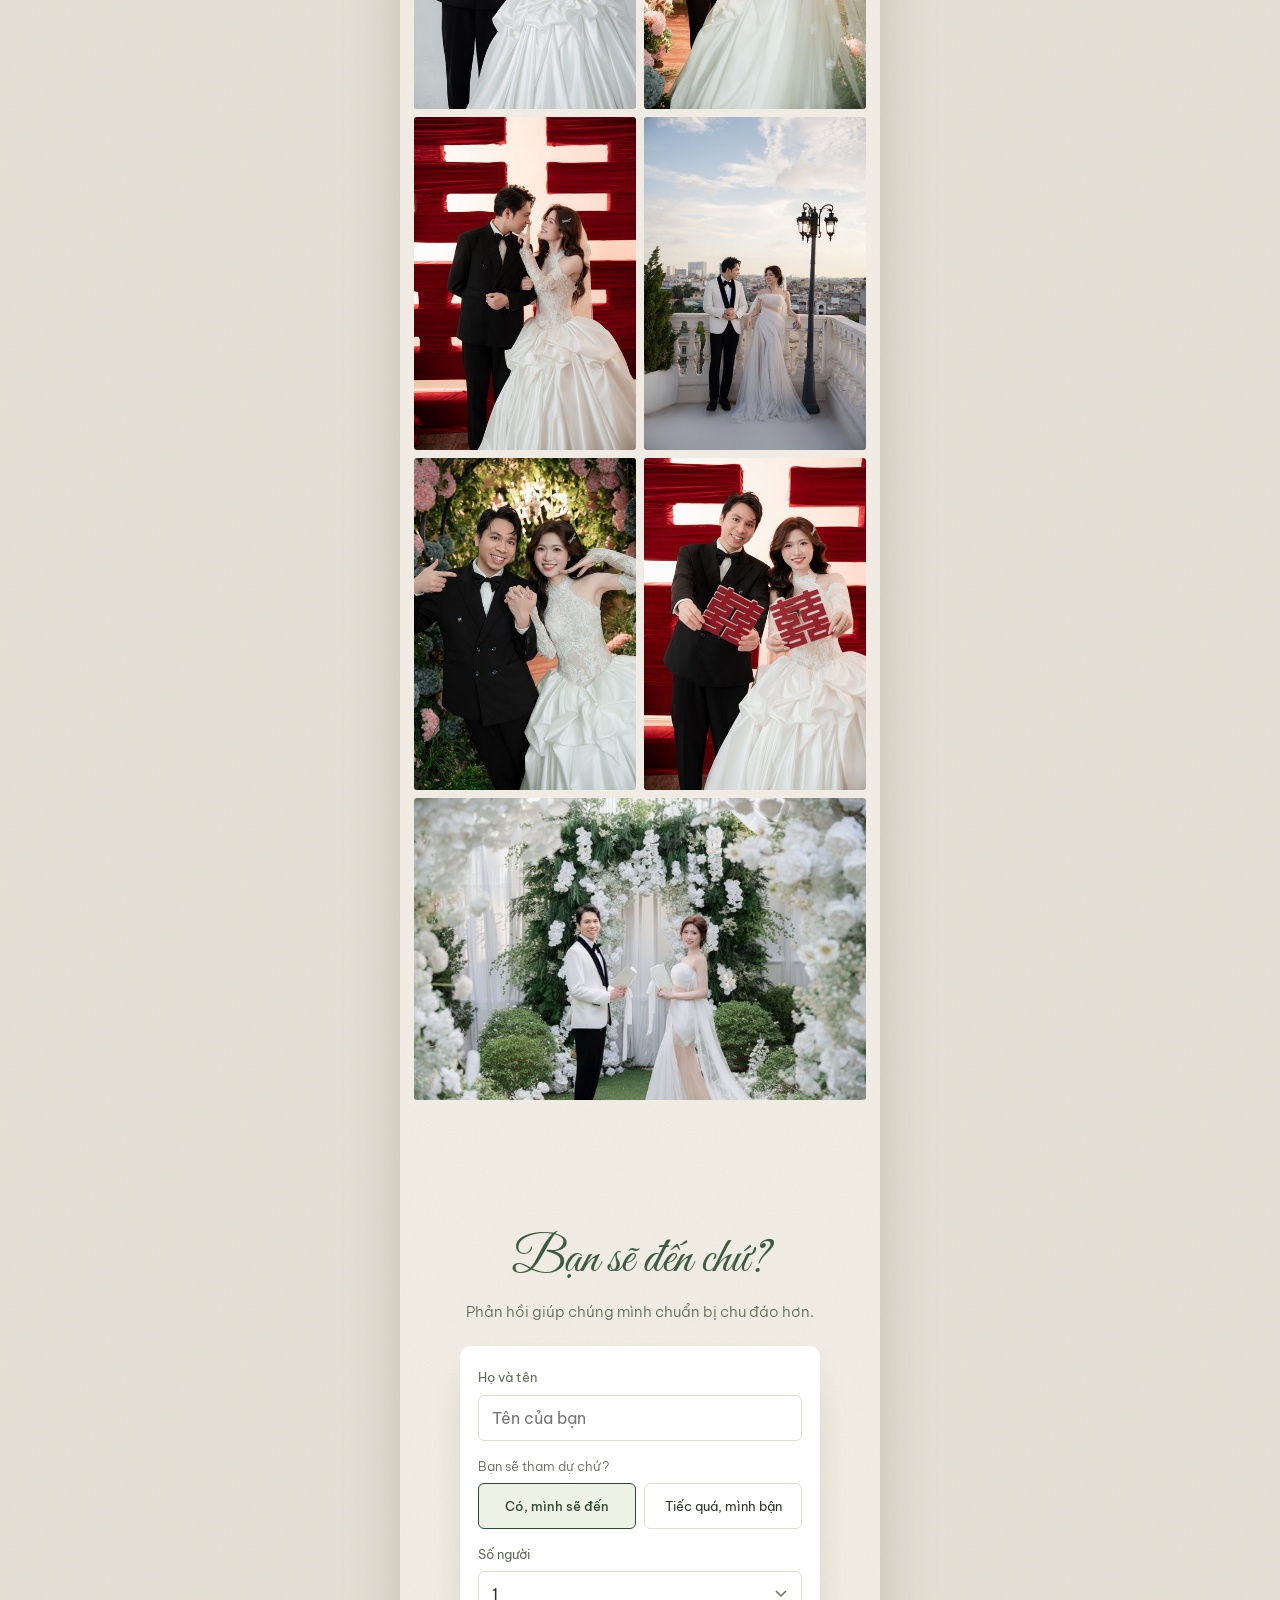
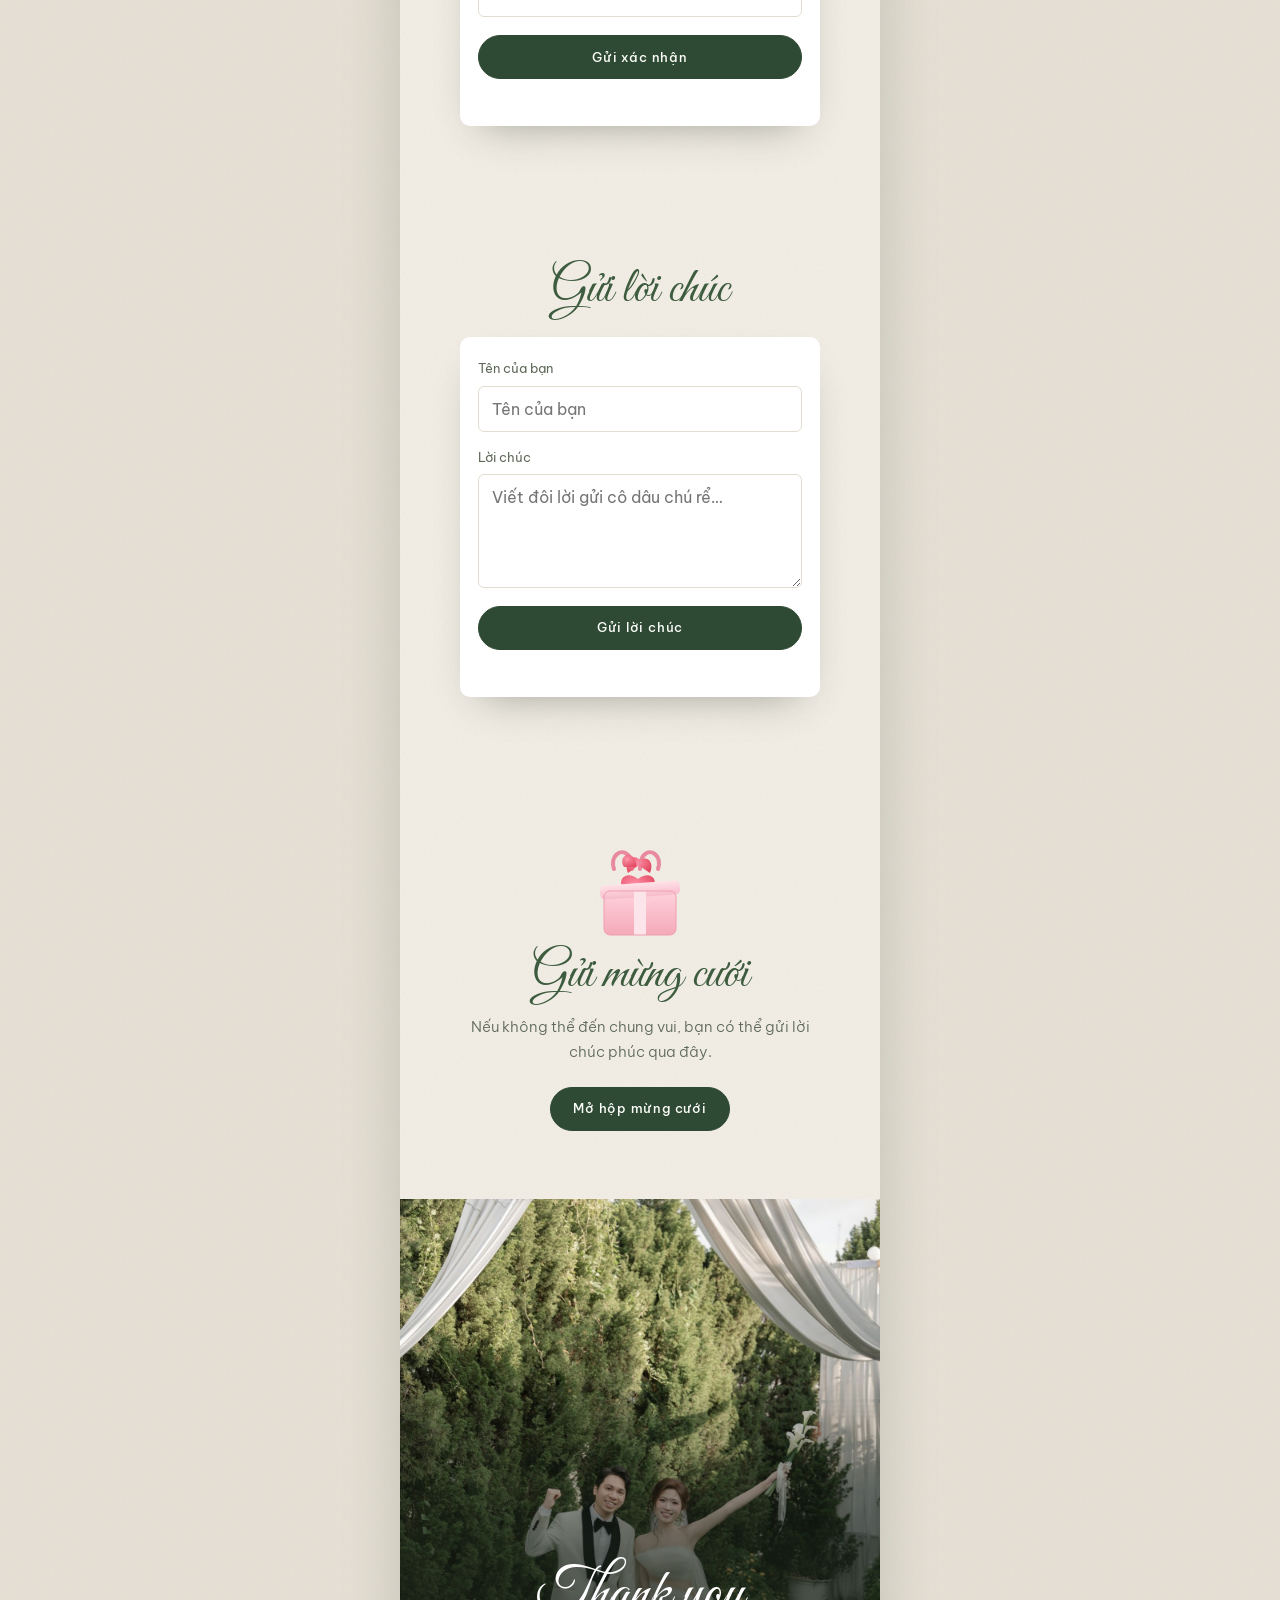
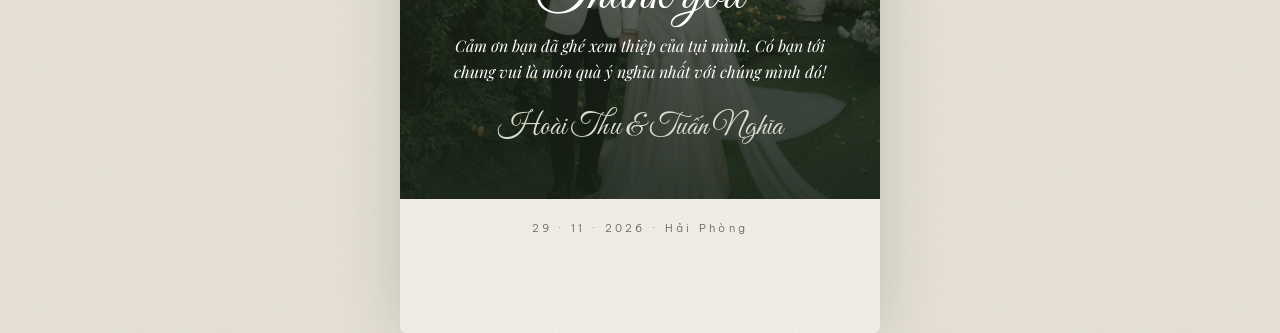
==== commit 2eaa74db: "Khung live chỉ chạy lời chúc, bỏ dòng 'đã thả tim / đã tham gia' Co-Authored-By: Claude Opus 5.5 <no" ====
--- a/nha-gai/index.html
+++ b/nha-gai/index.html
@@ -31,8 +31,8 @@
 <link rel="preconnect" href="https://fonts.googleapis.com">
 <link rel="preconnect" href="https://fonts.gstatic.com" crossorigin>
 <link rel="stylesheet" href="https://fonts.googleapis.com/css2?family=Great+Vibes&family=Cormorant+Garamond:ital,wght@0,300;0,400;0,500;0,600;1,400&family=Playfair+Display:ital,wght@0,400;0,500;0,600;1,400&family=Be+Vietnam+Pro:wght@300;400;500&display=swap">
-<link rel="stylesheet" href="css/style.css?v=20261123j">
-<link rel="stylesheet" href="css/paper.css?v=20261123j">
+<link rel="stylesheet" href="css/style.css?v=20261123k">
+<link rel="stylesheet" href="css/paper.css?v=20261123k">
 </head>
 <body class="locked">
 
@@ -344,8 +344,8 @@
   </div>
 </div>
 
-<script src="js/config.js?v=20261123j"></script>
-<script src="js/lunar.js?v=20261123j"></script>
-<script src="js/main.js?v=20261123j"></script>
+<script src="js/config.js?v=20261123k"></script>
+<script src="js/lunar.js?v=20261123k"></script>
+<script src="js/main.js?v=20261123k"></script>
 </body>
 </html>
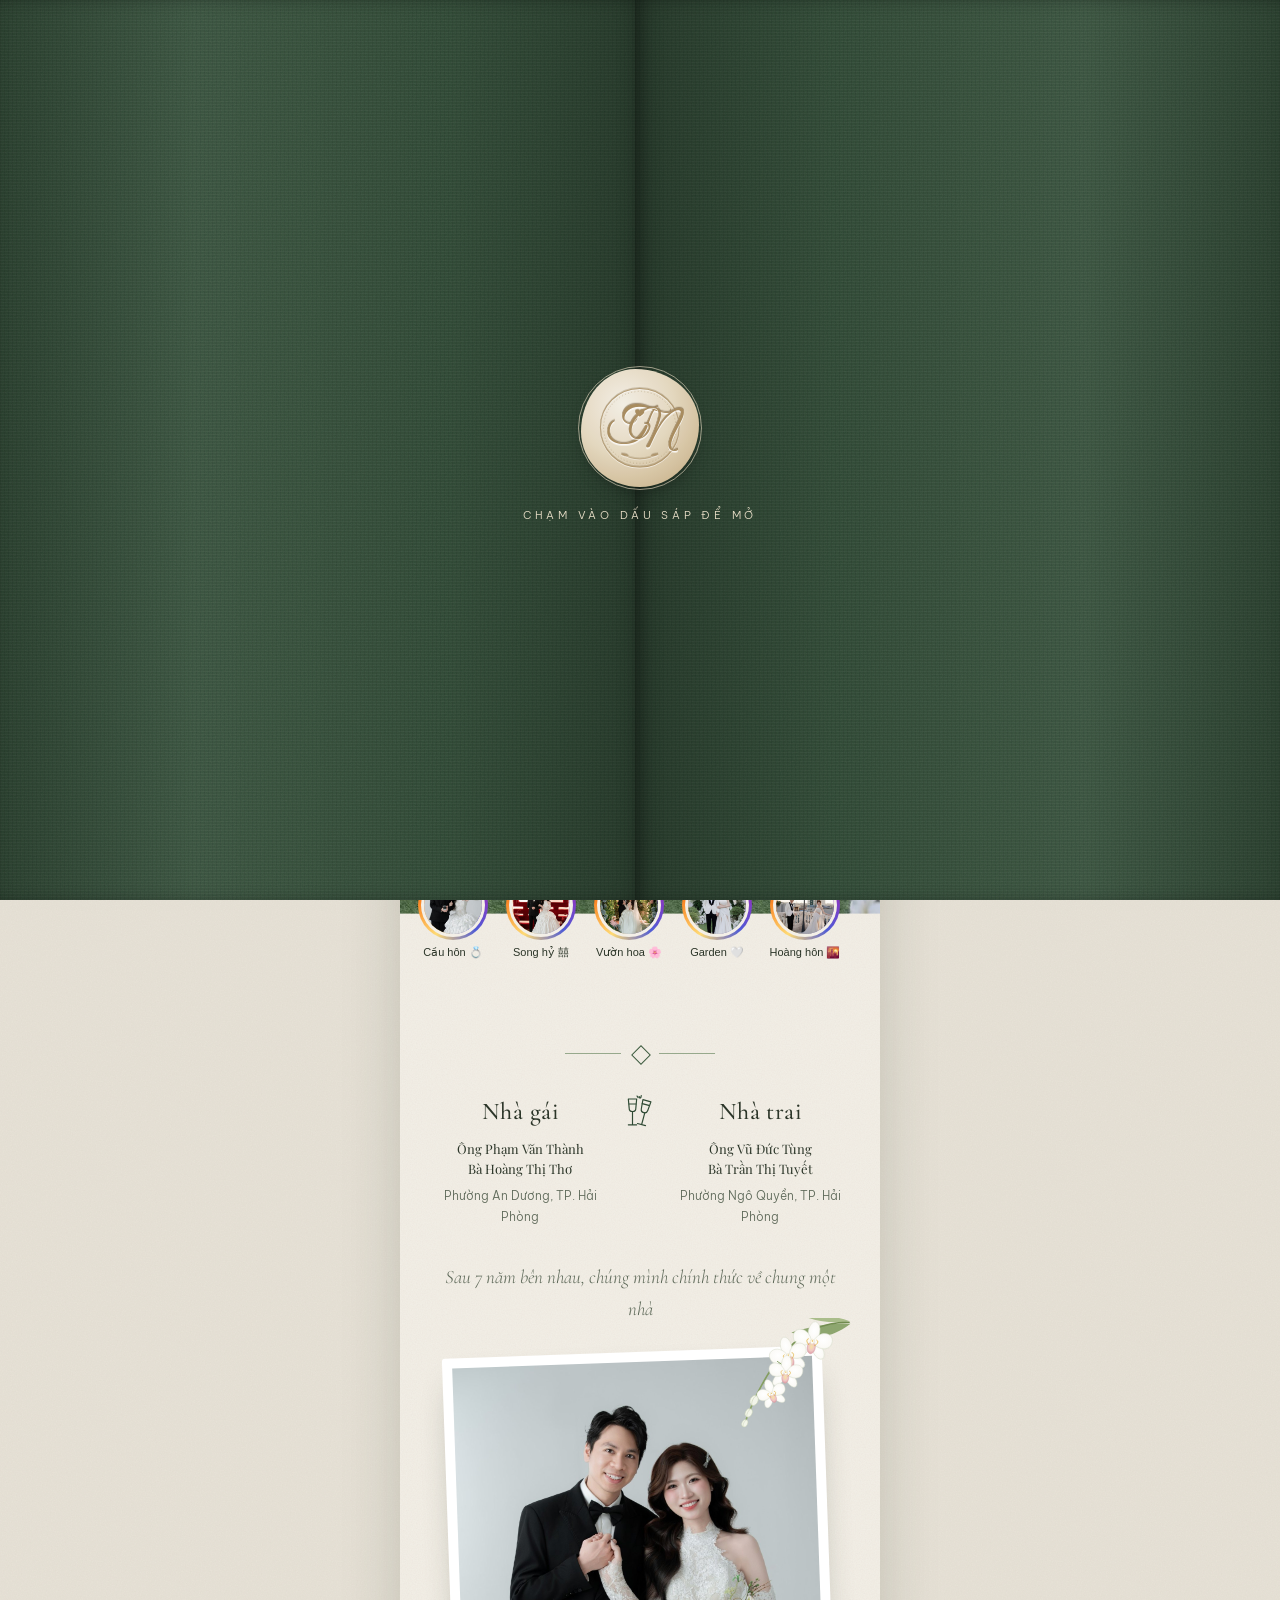
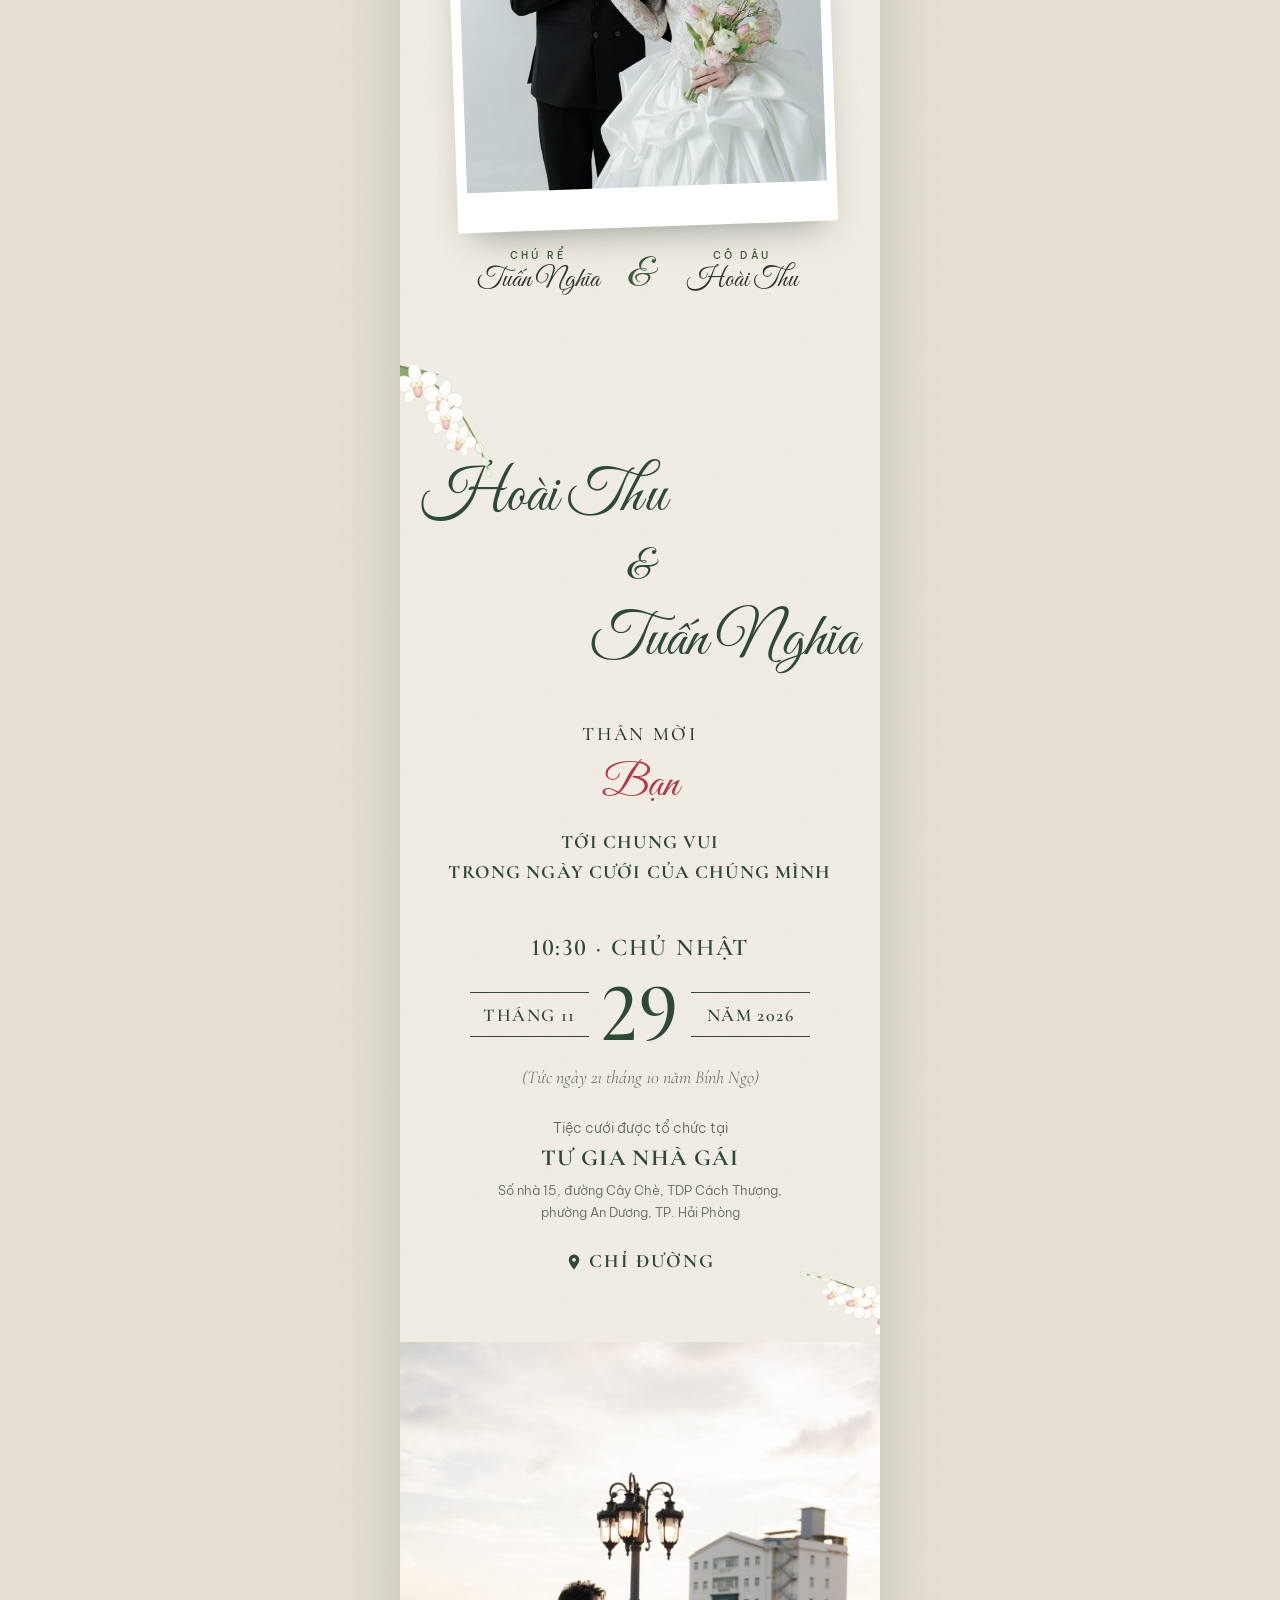
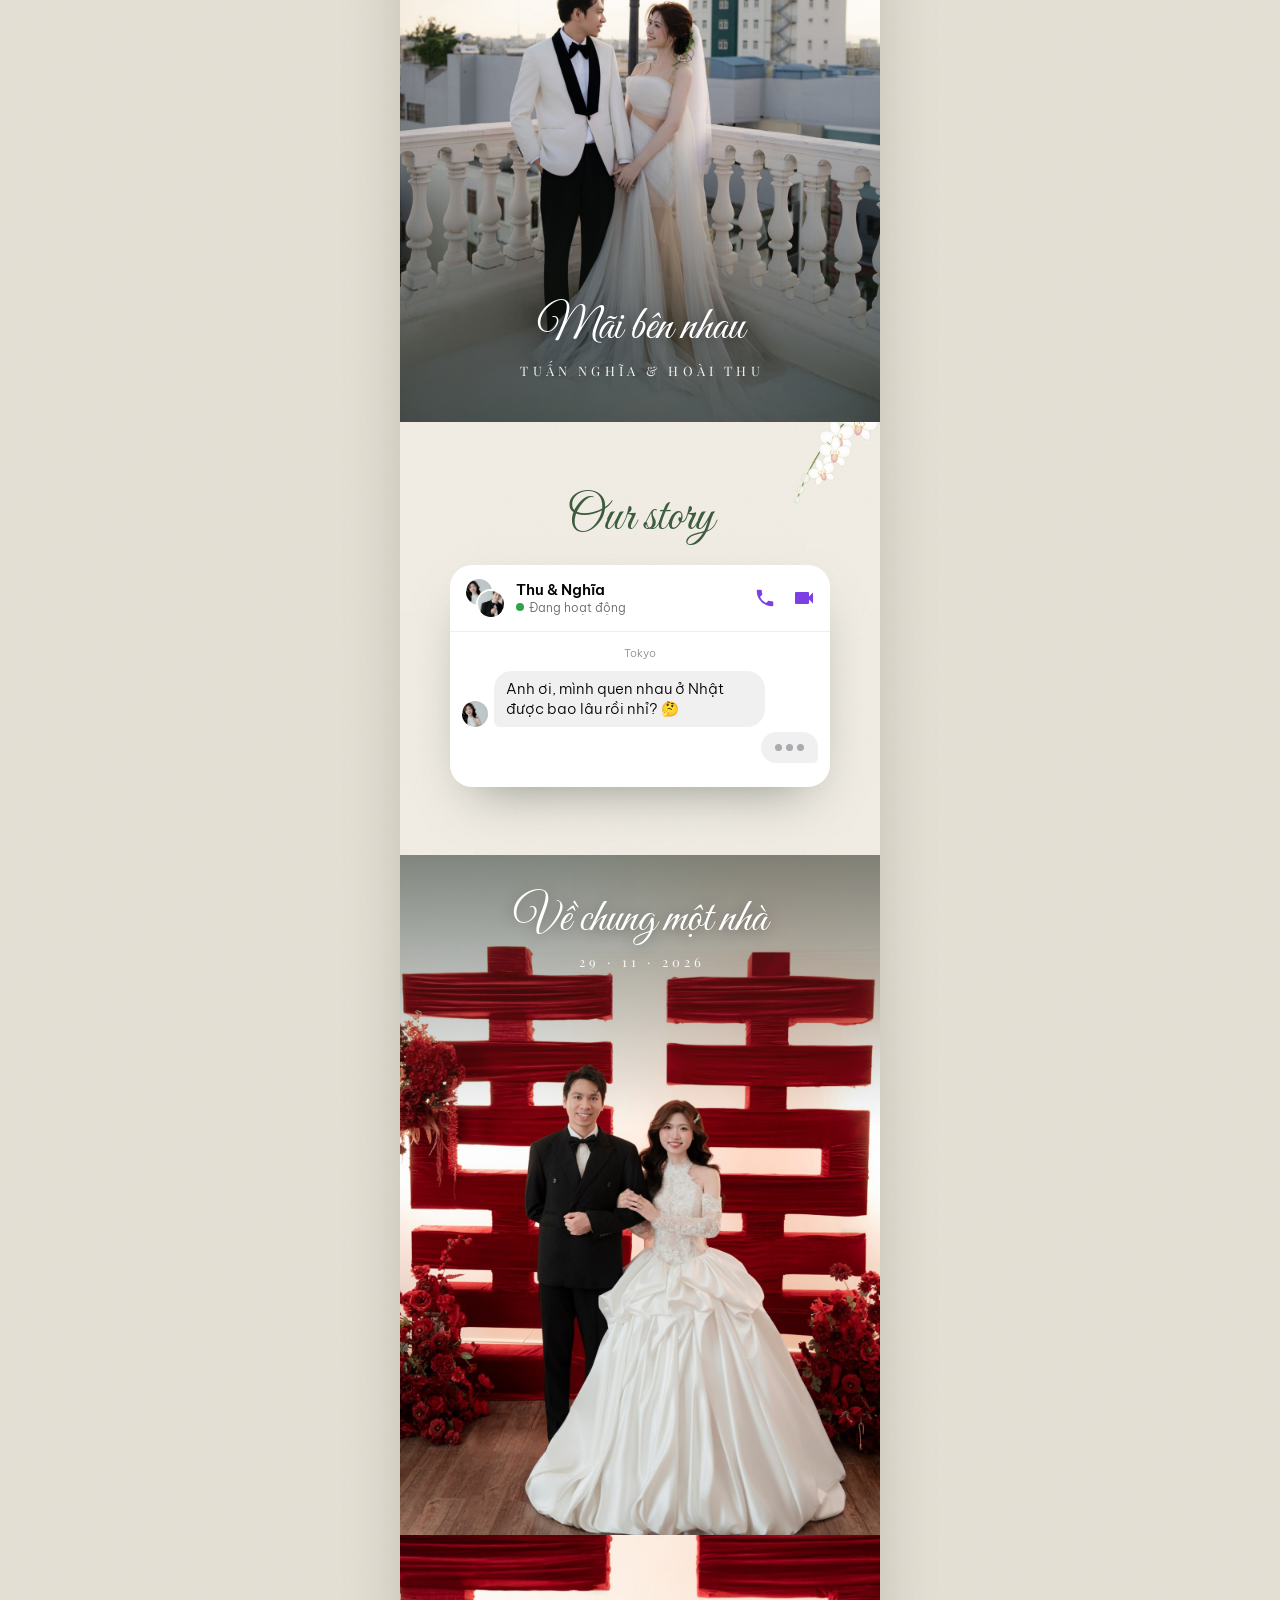
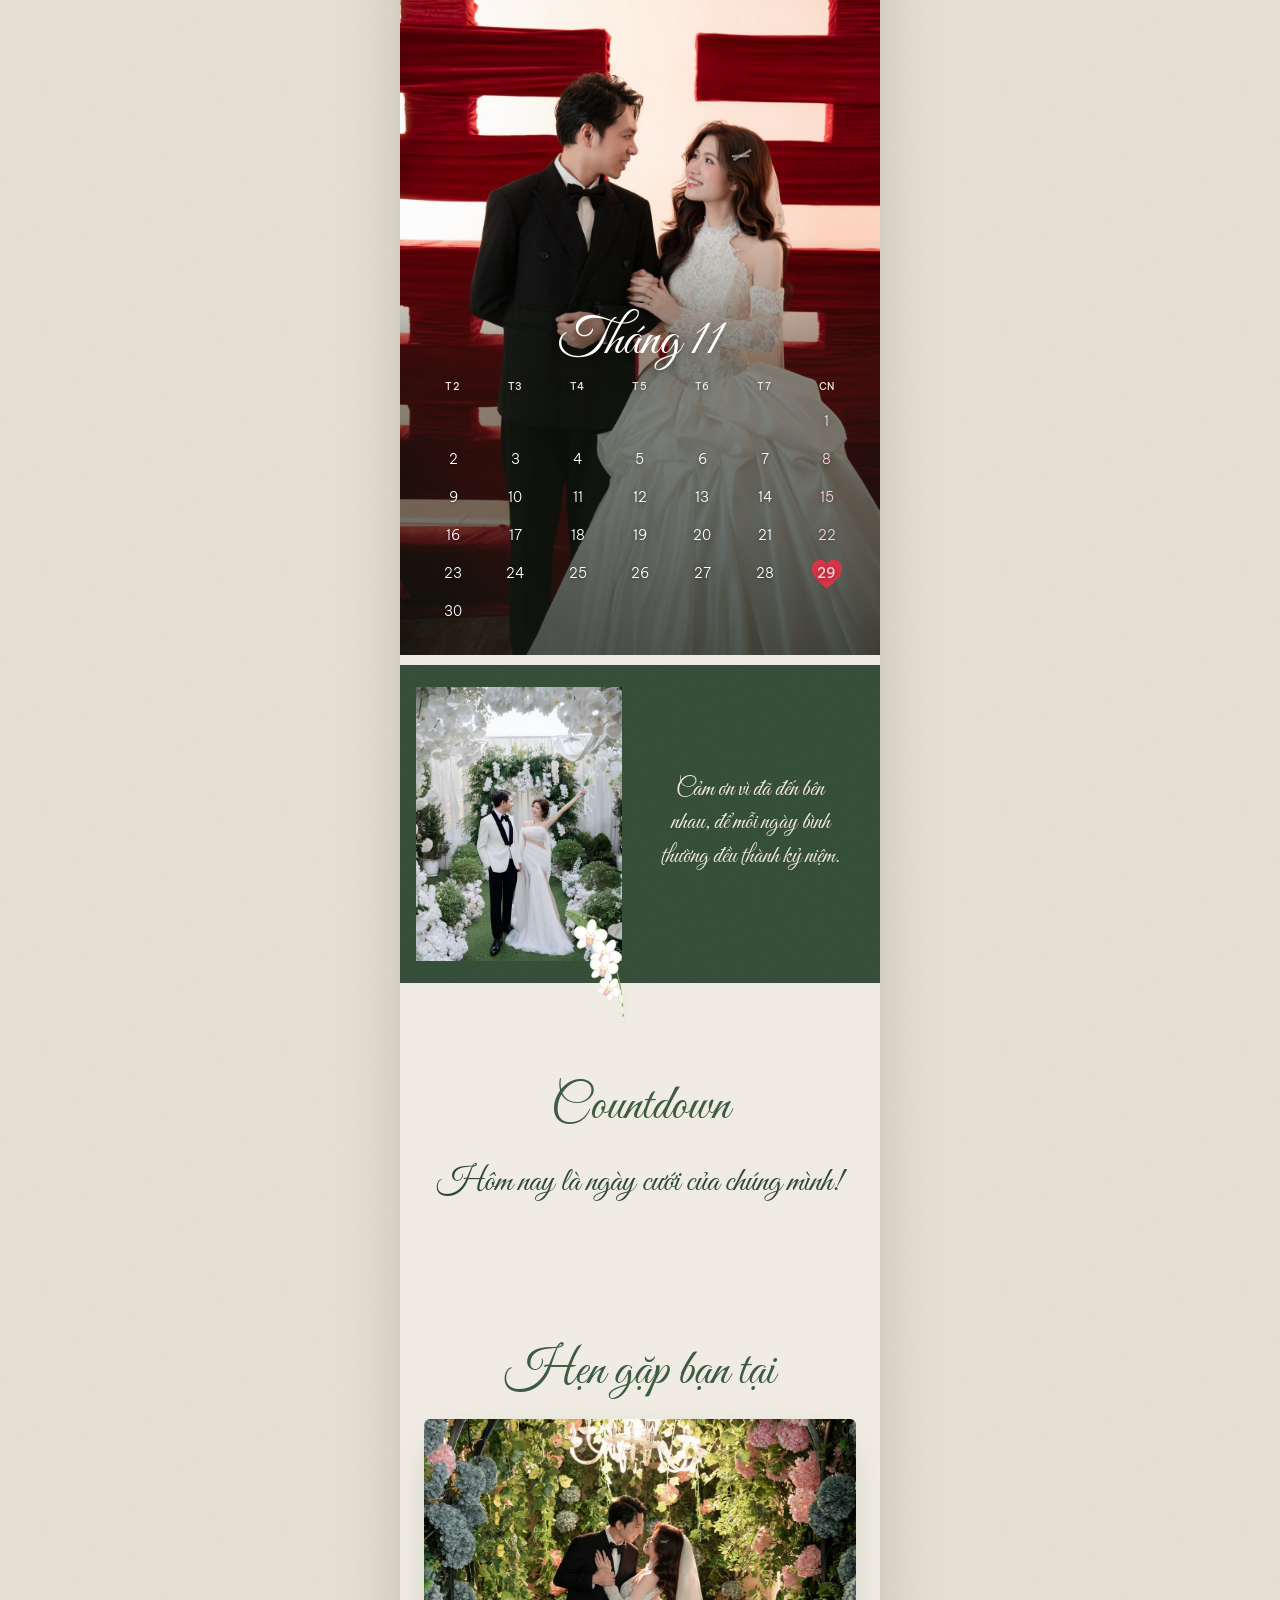
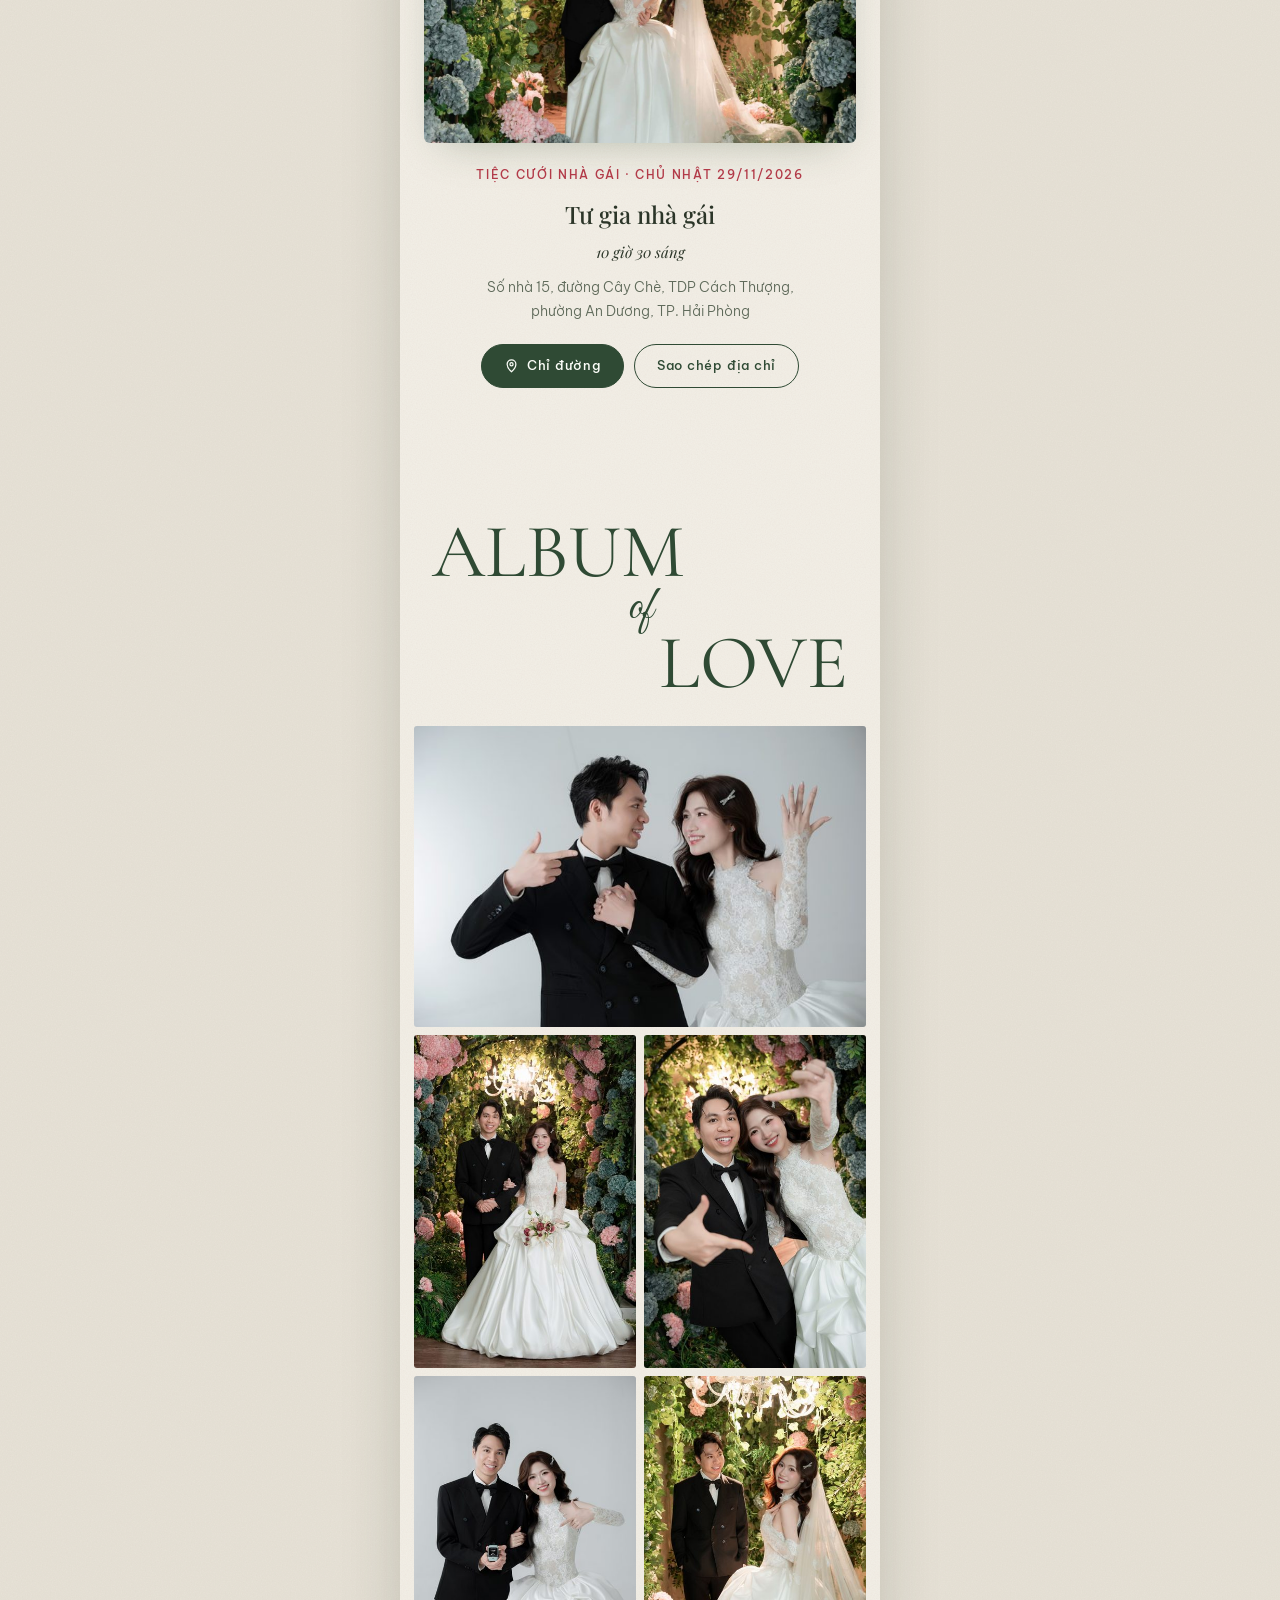
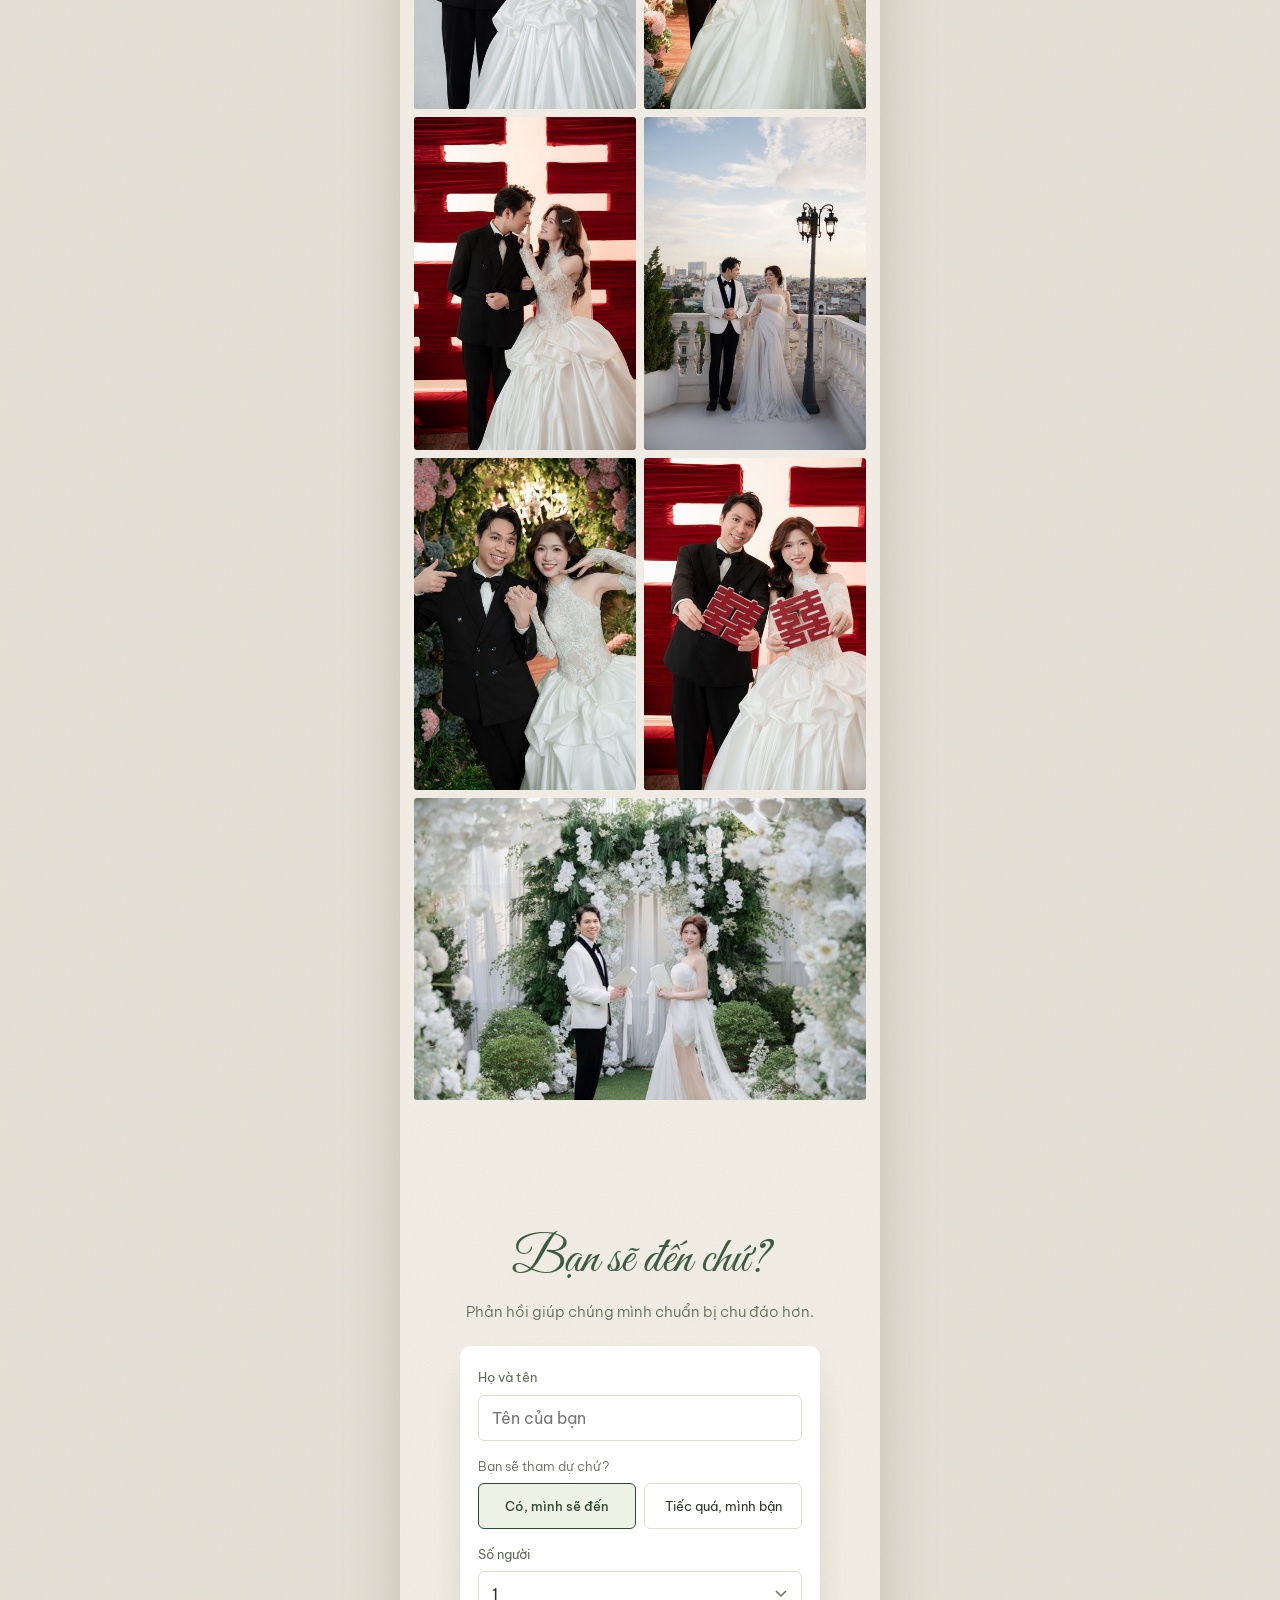
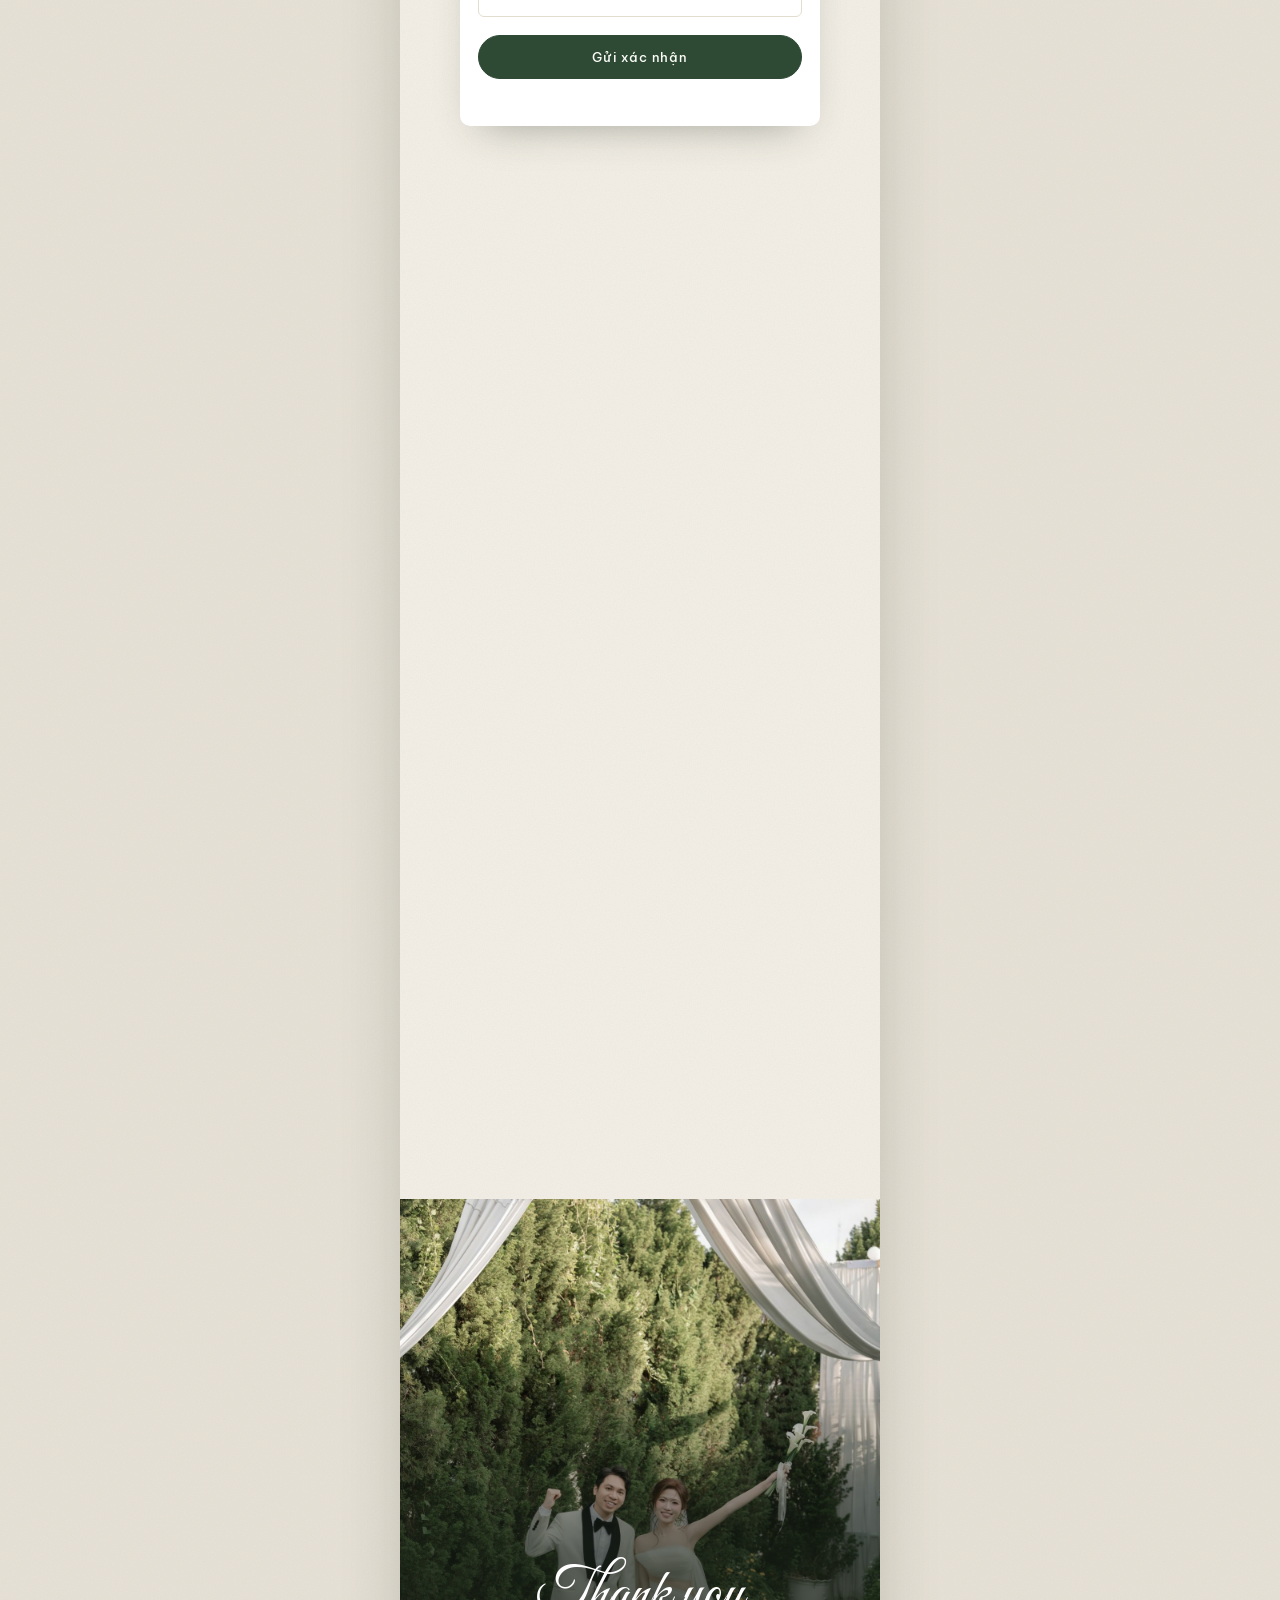
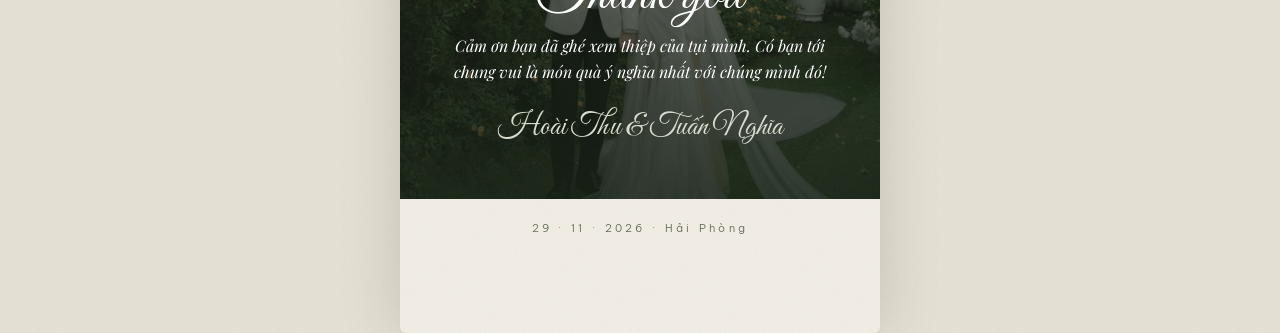
==== commit a15b4cfc: "Đổi phiên bản cache Co-Authored-By: Claude Opus 5.5 <noreply@anthropic.com>" ====
--- a/nha-gai/index.html
+++ b/nha-gai/index.html
@@ -31,8 +31,8 @@
 <link rel="preconnect" href="https://fonts.googleapis.com">
 <link rel="preconnect" href="https://fonts.gstatic.com" crossorigin>
 <link rel="stylesheet" href="https://fonts.googleapis.com/css2?family=Great+Vibes&family=Cormorant+Garamond:ital,wght@0,300;0,400;0,500;0,600;1,400&family=Playfair+Display:ital,wght@0,400;0,500;0,600;1,400&family=Be+Vietnam+Pro:wght@300;400;500&display=swap">
-<link rel="stylesheet" href="css/style.css?v=20261123k">
-<link rel="stylesheet" href="css/paper.css?v=20261123k">
+<link rel="stylesheet" href="css/style.css?v=20261123l">
+<link rel="stylesheet" href="css/paper.css?v=20261123l">
 </head>
 <body class="locked">
 
@@ -344,8 +344,8 @@
   </div>
 </div>
 
-<script src="js/config.js?v=20261123k"></script>
-<script src="js/lunar.js?v=20261123k"></script>
-<script src="js/main.js?v=20261123k"></script>
+<script src="js/config.js?v=20261123l"></script>
+<script src="js/lunar.js?v=20261123l"></script>
+<script src="js/main.js?v=20261123l"></script>
 </body>
 </html>
